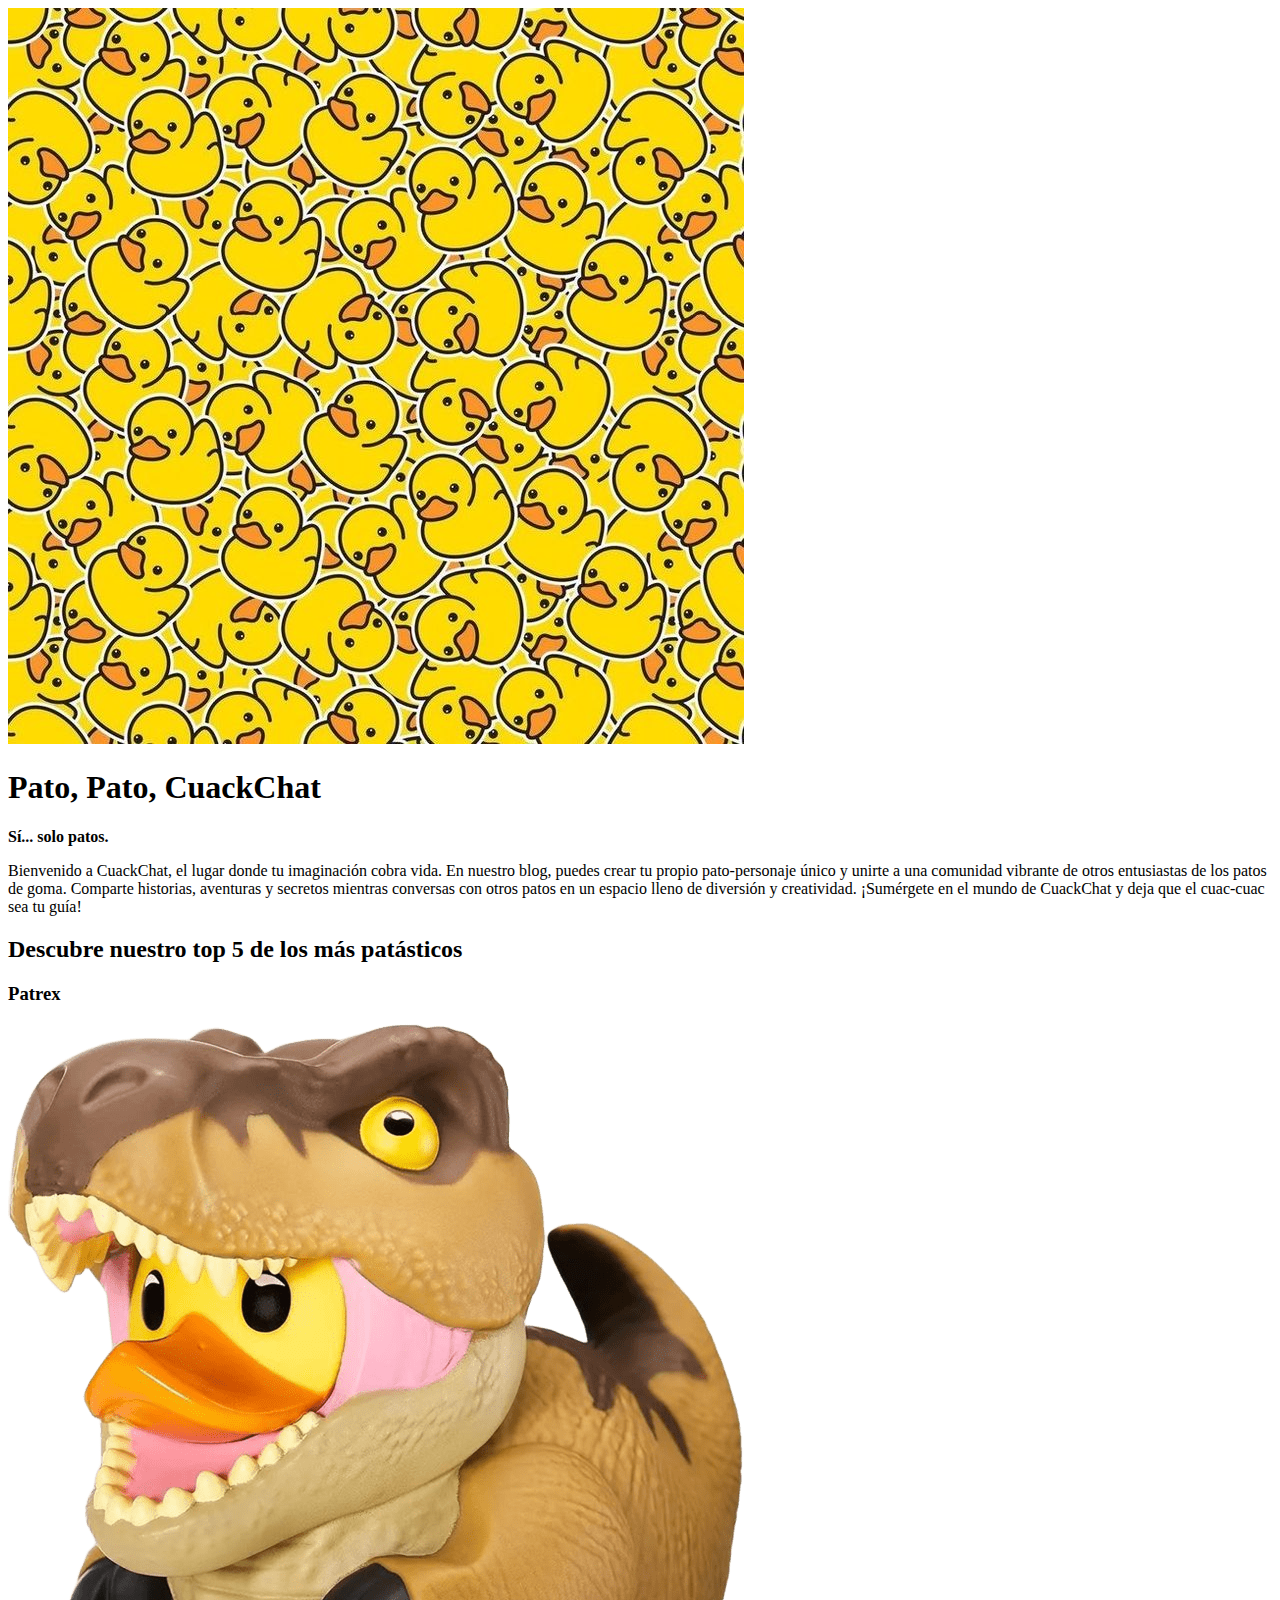
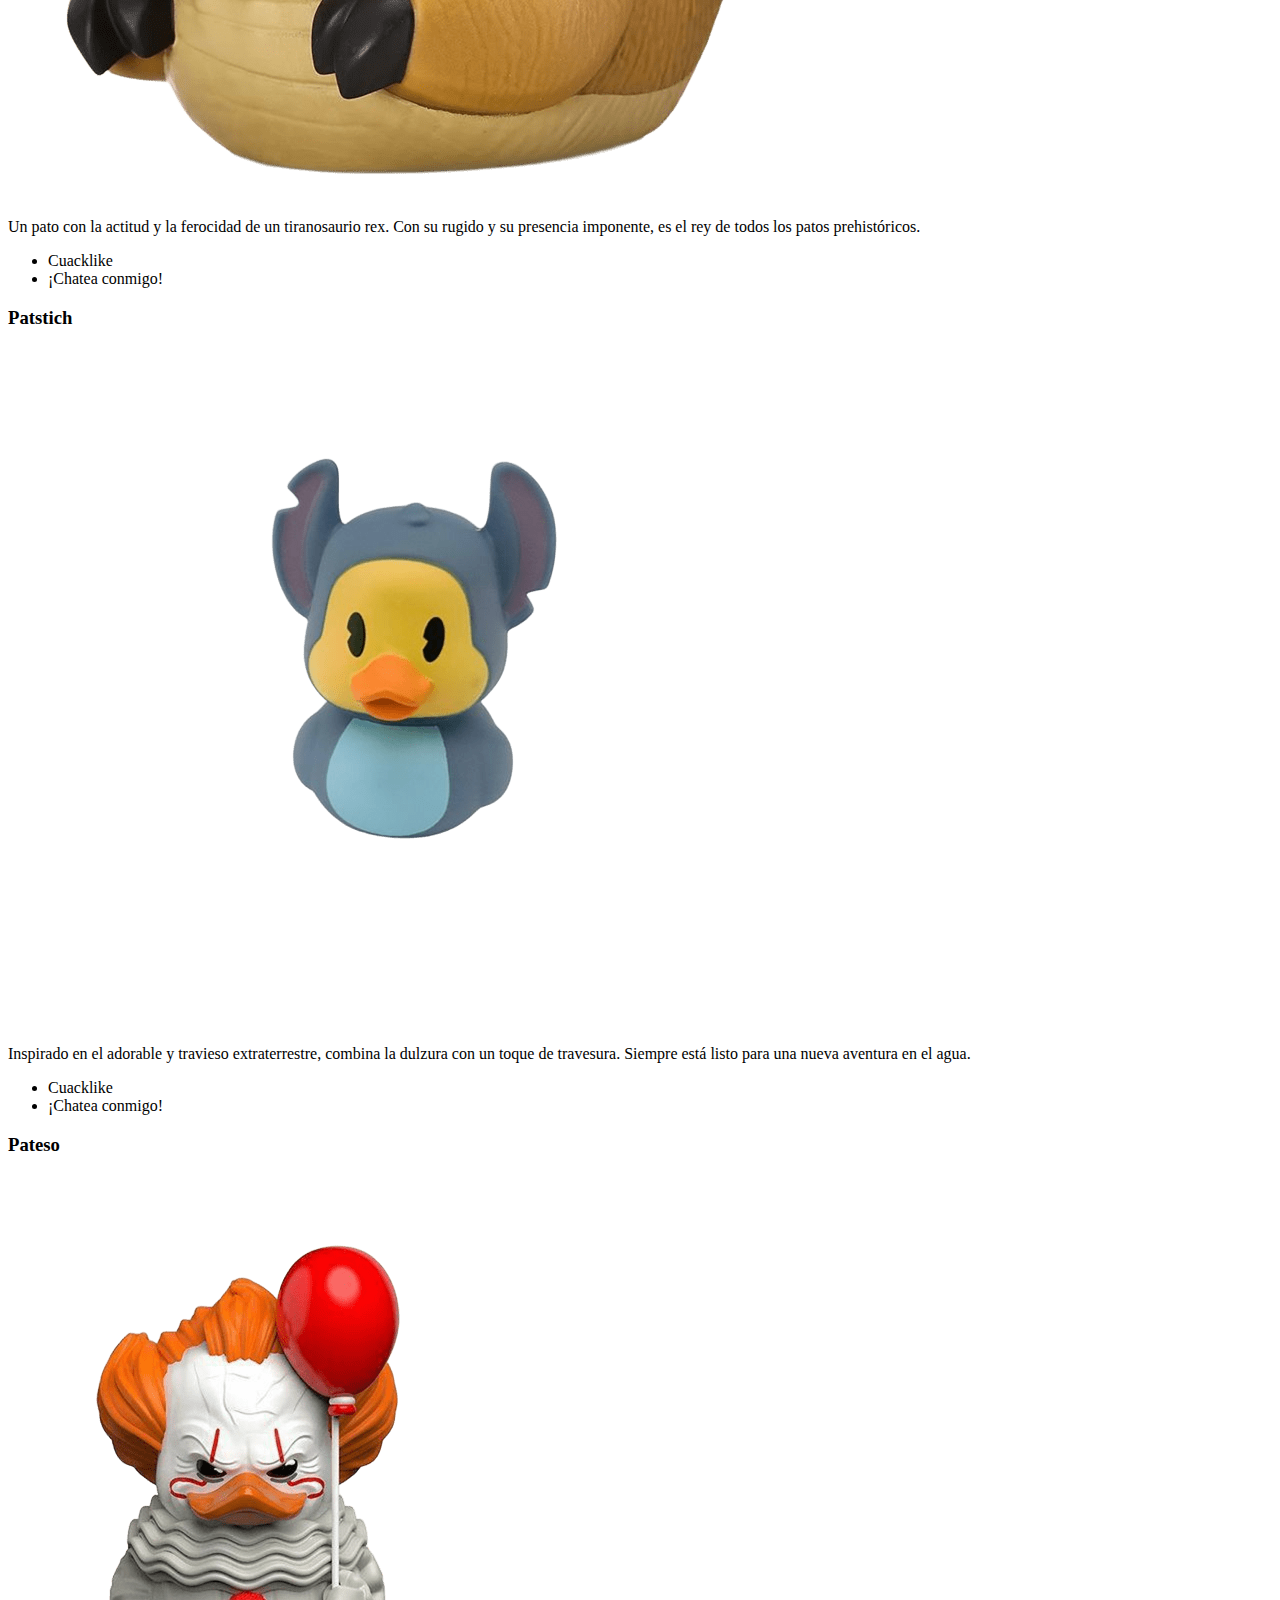
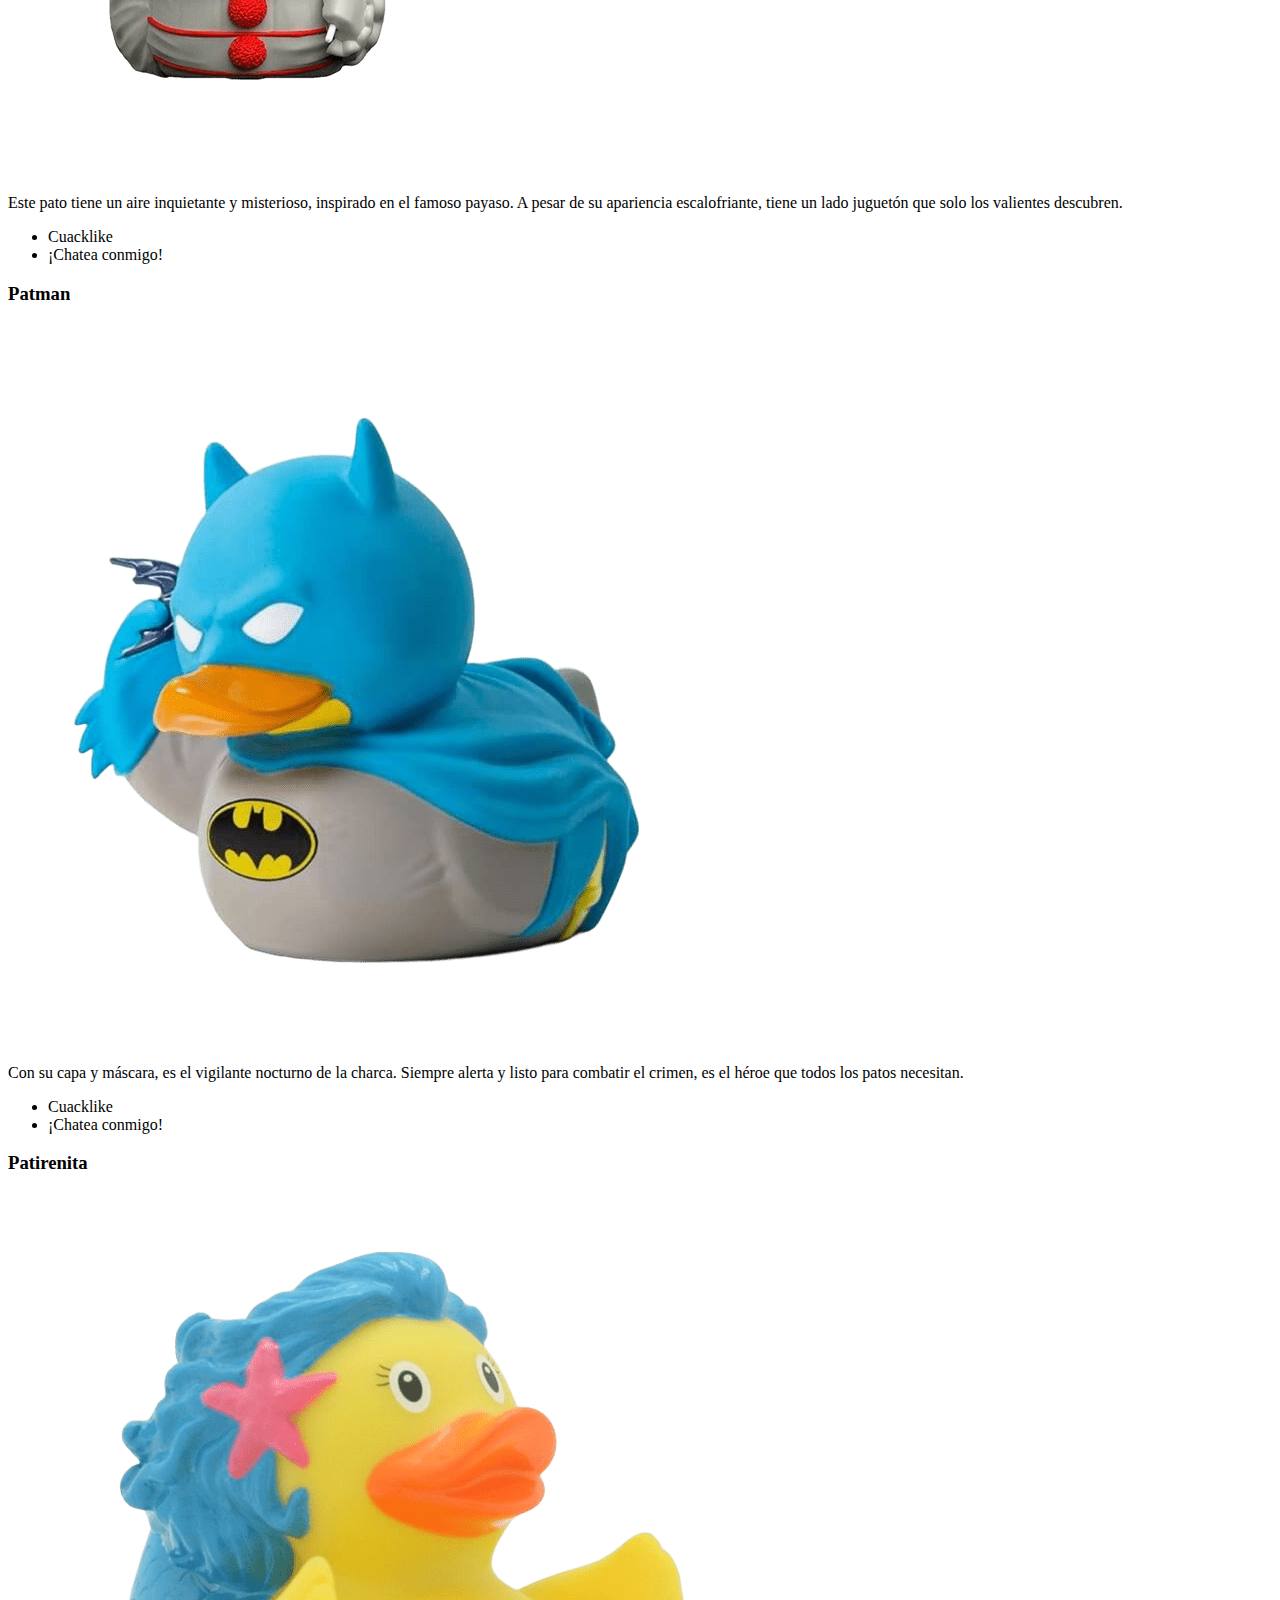
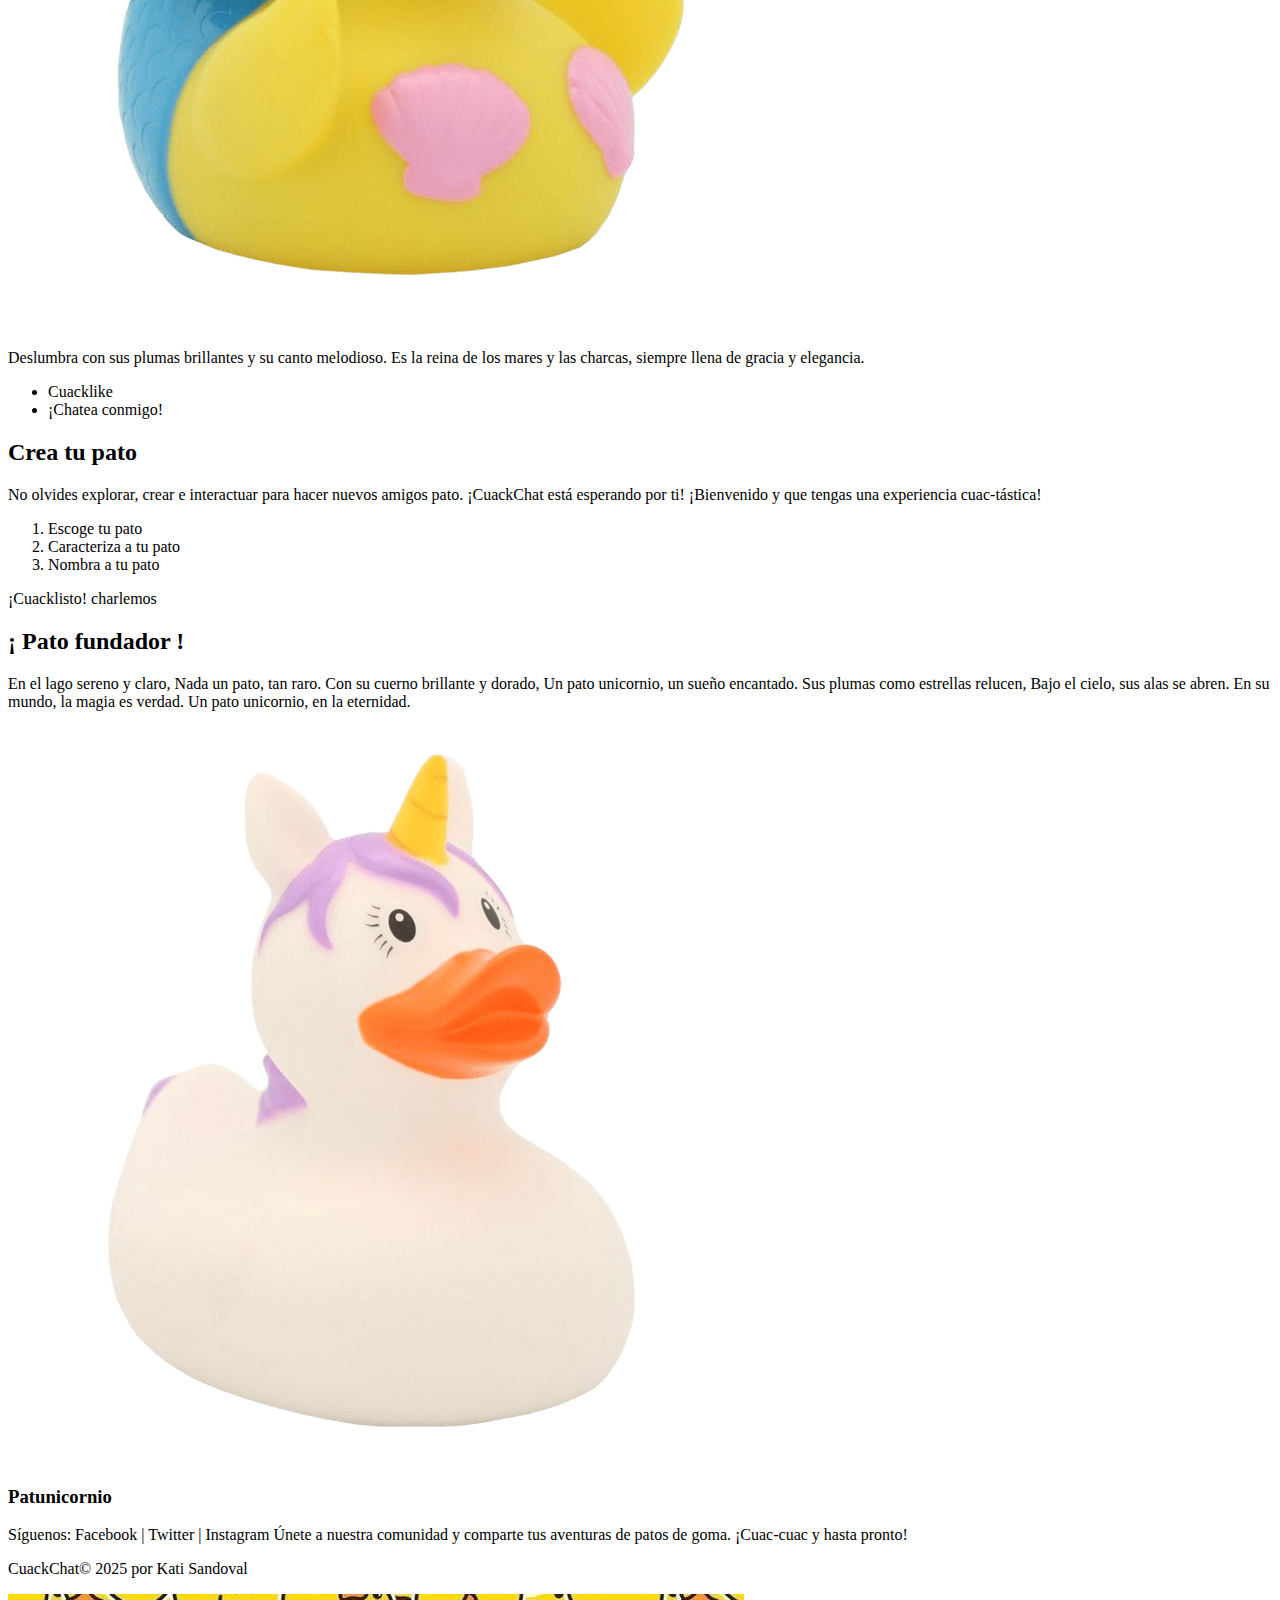
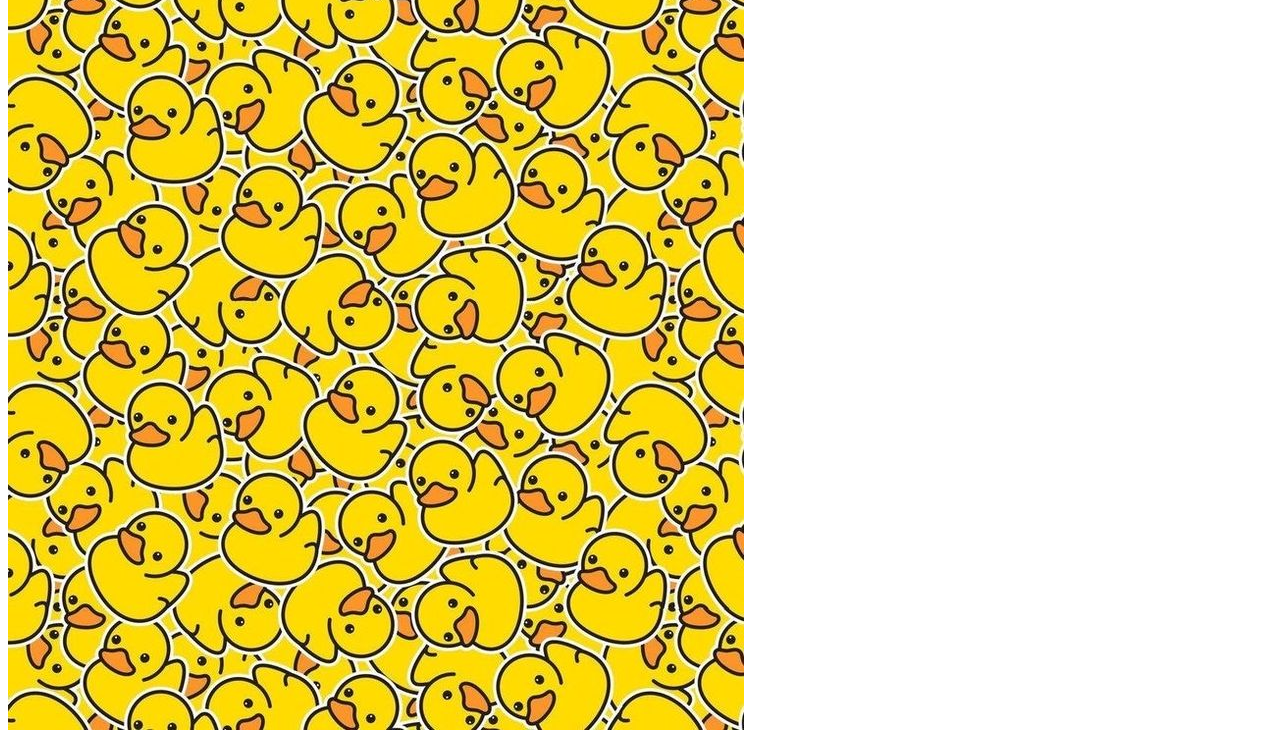
==== index.html @ f09d6d3b "feat: Change images and put in html" ====
<!DOCTYPE html>
<html lang="es">

<head>
    <meta charset="UTF-8">
    <meta name="viewport" content="width=device-width, initial-scale=1.0">
    <title>CuackChat</title>
</head>

<body>
    <main>
        <header>
            <img src="./Images/fondo patos.jpg" alt="fondo amarillo de muchos patos de goma amarillos">
            <h1>Pato, Pato, CuackChat</h1>
            <p><strong>Sí... solo patos.</strong></p>
            <p>Bienvenido a CuackChat, el lugar donde tu imaginación cobra vida. En nuestro blog, puedes crear tu propio
                pato-personaje único y unirte a una comunidad vibrante de otros entusiastas de los patos de goma.
                Comparte historias, aventuras y secretos mientras conversas con otros patos en un espacio lleno de
                diversión y
                creatividad. ¡Sumérgete en el mundo de CuackChat y deja que el cuac-cuac sea tu guía!</p>
        </header>
        <section>
            <h2>Descubre nuestro top 5 de los más patásticos</h2>
            <h3>Patrex</h3>
            <img src="./Images/rex.png" alt="pato rex de goma">
            <p>Un pato con la actitud y la ferocidad de un tiranosaurio rex. Con su rugido y su presencia imponente,
                es el rey de todos los patos prehistóricos.</p>
            <ul>
                <li>Cuacklike</li>
                <li>¡Chatea conmigo!</li>
            </ul>
            <h3>Patstich</h3>
            <img src="./Images/stich.png" alt="pato stich de goma">
            <p>Inspirado en el adorable y travieso extraterrestre, combina la dulzura con un toque de
                travesura. Siempre está listo para una nueva aventura en el agua.</p>
            <ul>
                <li>Cuacklike</li>
                <li>¡Chatea conmigo!</li>
            </ul>
            <h3>Pateso</h3>
            <img src="./Images/eso.png" alt="pato esto de goma">
            <p>Este pato tiene un aire inquietante y misterioso, inspirado en el famoso payaso. A pesar de su apariencia
                escalofriante, tiene un lado juguetón que solo los valientes descubren.</p>
            <ul>
                <li>Cuacklike</li>
                <li>¡Chatea conmigo!</li>
            </ul>
            <h3>Patman</h3>
            <img src="./Images/batman.png" alt="pato batman de goma">
            <p>Con su capa y máscara, es el vigilante nocturno de la charca. Siempre alerta y listo para combatir el
                crimen, es el héroe que todos los patos necesitan.</p>
            <ul>
                <li>Cuacklike</li>
                <li>¡Chatea conmigo!</li>
            </ul>
            <h3>Patirenita</h3>
            <img src="./Images/siren.png" alt="pato sirena de goma">
            <p>Deslumbra con sus plumas brillantes y su canto melodioso. Es la reina de los mares y las charcas, siempre
                llena de gracia y elegancia.</p>
            <ul>
                <li>Cuacklike</li>
                <li>¡Chatea conmigo!</li>
            </ul>

        </section>
        <section>
            <h2>Crea tu pato</h2>
            <p>No olvides explorar, crear e interactuar para hacer nuevos amigos pato. ¡CuackChat está esperando por ti!
                ¡Bienvenido y que tengas una experiencia cuac-tástica!</p>
            <ol>
                <li>Escoge tu pato</li>
                <li>Caracteriza a tu pato</li>
                <li>Nombra a tu pato</li>
            </ol>
            <p>¡Cuacklisto! charlemos</p>
        </section>
        <section>
            <h2>¡ Pato fundador !</h2>
            <p>En el lago sereno y claro, Nada un pato, tan raro. Con su cuerno brillante y dorado, Un pato unicornio,
                un sueño encantado. Sus plumas como estrellas relucen, Bajo el cielo, sus alas se abren. En su mundo, la
                magia es verdad.
                Un pato unicornio, en la eternidad.</p>
            <img src="./Images/pato unicornio.png" alt="pato unicornio de goma">
            <h3>Patunicornio</h3>
        </section>
    </main>
    <footer>
        <p>Síguenos: Facebook | Twitter | Instagram Únete a nuestra comunidad y
            comparte tus aventuras
            de patos de goma. ¡Cuac-cuac y hasta pronto!</p>
        <p>CuackChat© 2025 por Kati Sandoval</p>
        <img src="./Images/fondo patos.jpg" alt="fondo amarillo de muchos patos de goma amarillos">
    </footer>
</body>

</html>
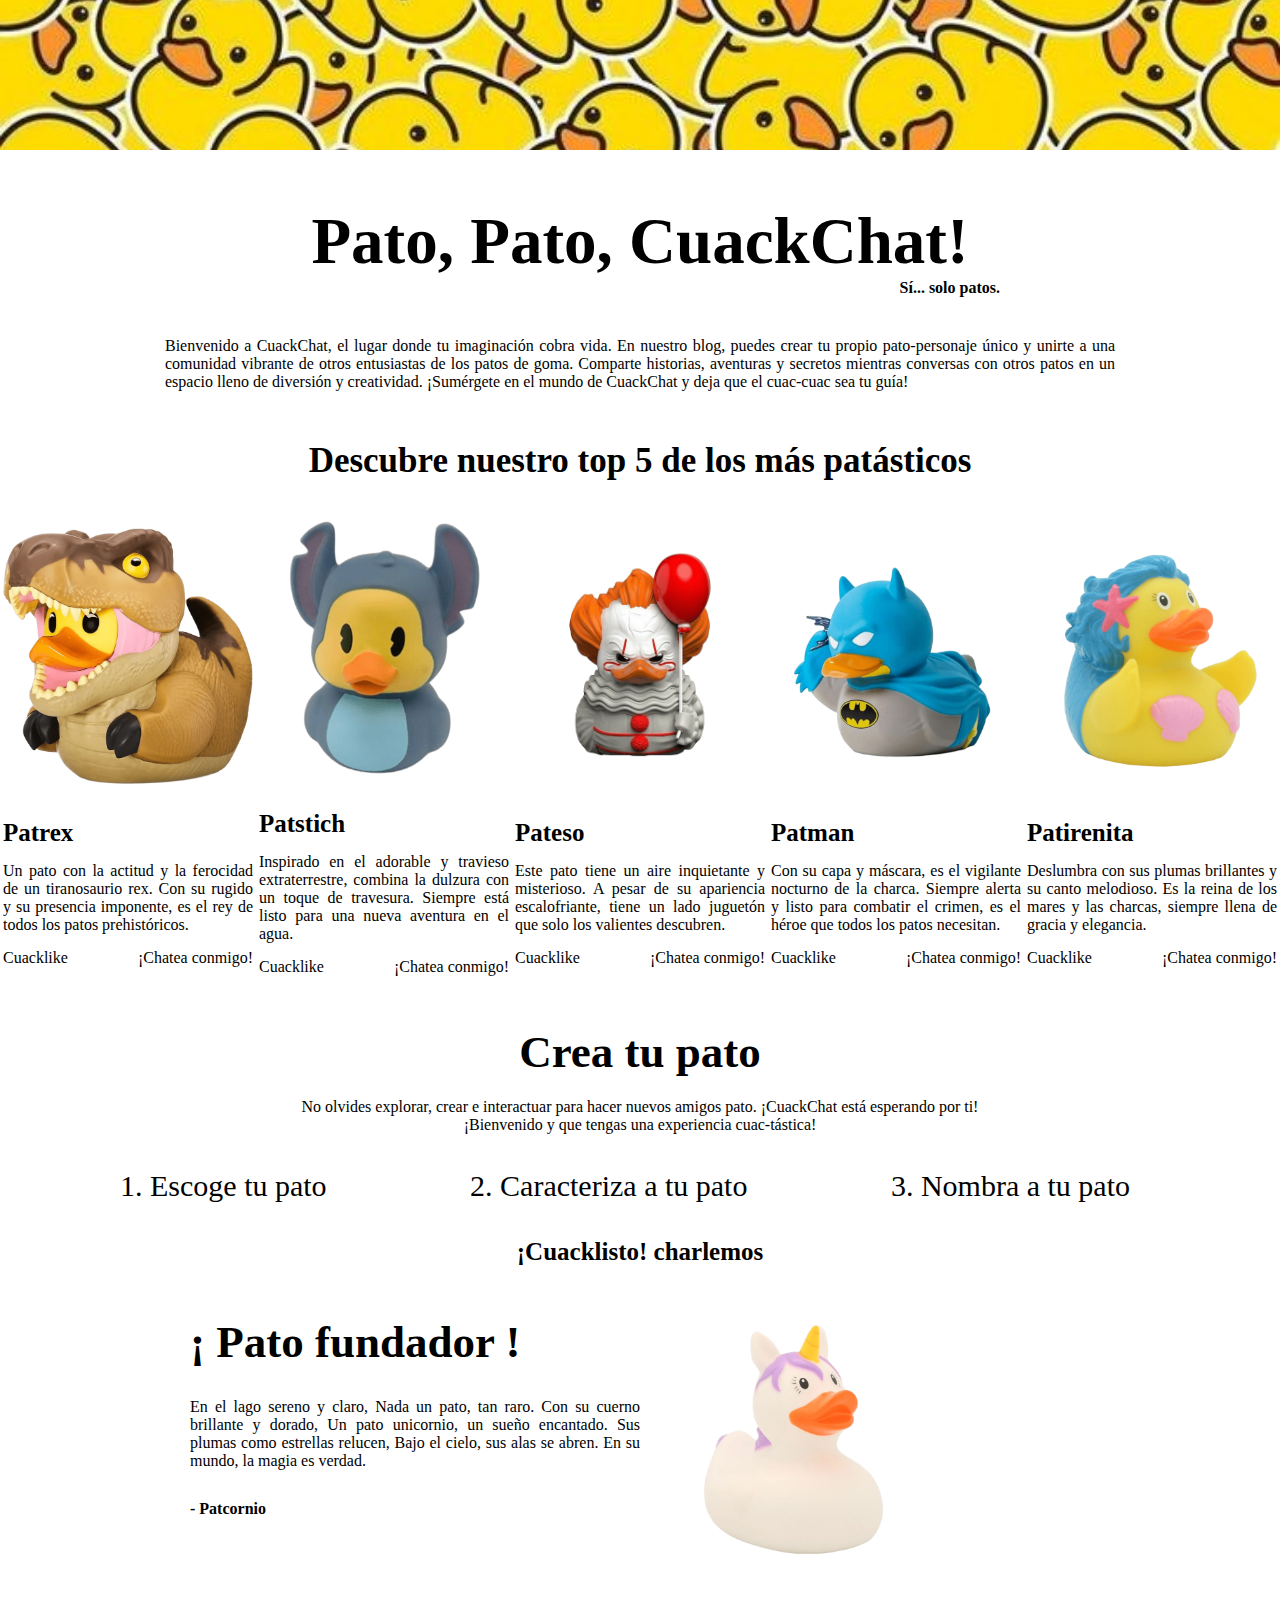
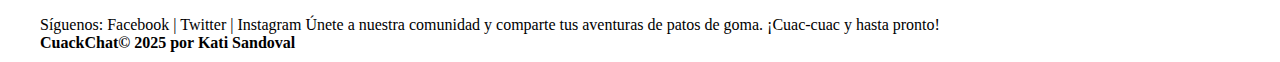
==== commit 9e7e2d9e: "add: selectors in style.css" ====
--- a/index.html
+++ b/index.html
@@ -4,92 +4,126 @@
 <head>
     <meta charset="UTF-8">
     <meta name="viewport" content="width=device-width, initial-scale=1.0">
-    <title>CuackChat</title>
+    <link rel="stylesheet" href="./style.css">
+    <title>CuackChat!</title>
 </head>
 
 <body>
     <main>
+        <!--Pendiente de poner barra de navegación-->
         <header>
-            <img src="./Images/fondo patos.jpg" alt="fondo amarillo de muchos patos de goma amarillos">
-            <h1>Pato, Pato, CuackChat</h1>
-            <p><strong>Sí... solo patos.</strong></p>
-            <p>Bienvenido a CuackChat, el lugar donde tu imaginación cobra vida. En nuestro blog, puedes crear tu propio
+            <img src="./Images/fondo patos.jpg" alt="fondo amarillo de muchos patos de goma amarillos"
+                class="header__image-patos">
+            <div class="header__contain">
+                <h1 class="header__title">Pato, Pato, CuackChat!</h1>
+                <p class="header__title-paragraph"><strong>Sí... solo patos.</strong></p>
+            </div>
+            <p class="header__paragraph">Bienvenido a CuackChat, el lugar donde tu imaginación cobra vida. En nuestro
+                blog, puedes crear tu propio
                 pato-personaje único y unirte a una comunidad vibrante de otros entusiastas de los patos de goma.
                 Comparte historias, aventuras y secretos mientras conversas con otros patos en un espacio lleno de
                 diversión y
                 creatividad. ¡Sumérgete en el mundo de CuackChat y deja que el cuac-cuac sea tu guía!</p>
         </header>
         <section>
-            <h2>Descubre nuestro top 5 de los más patásticos</h2>
-            <h3>Patrex</h3>
-            <img src="./Images/rex.png" alt="pato rex de goma">
-            <p>Un pato con la actitud y la ferocidad de un tiranosaurio rex. Con su rugido y su presencia imponente,
-                es el rey de todos los patos prehistóricos.</p>
-            <ul>
-                <li>Cuacklike</li>
-                <li>¡Chatea conmigo!</li>
-            </ul>
-            <h3>Patstich</h3>
-            <img src="./Images/stich.png" alt="pato stich de goma">
-            <p>Inspirado en el adorable y travieso extraterrestre, combina la dulzura con un toque de
-                travesura. Siempre está listo para una nueva aventura en el agua.</p>
-            <ul>
-                <li>Cuacklike</li>
-                <li>¡Chatea conmigo!</li>
-            </ul>
-            <h3>Pateso</h3>
-            <img src="./Images/eso.png" alt="pato esto de goma">
-            <p>Este pato tiene un aire inquietante y misterioso, inspirado en el famoso payaso. A pesar de su apariencia
-                escalofriante, tiene un lado juguetón que solo los valientes descubren.</p>
-            <ul>
-                <li>Cuacklike</li>
-                <li>¡Chatea conmigo!</li>
-            </ul>
-            <h3>Patman</h3>
-            <img src="./Images/batman.png" alt="pato batman de goma">
-            <p>Con su capa y máscara, es el vigilante nocturno de la charca. Siempre alerta y listo para combatir el
-                crimen, es el héroe que todos los patos necesitan.</p>
-            <ul>
-                <li>Cuacklike</li>
-                <li>¡Chatea conmigo!</li>
-            </ul>
-            <h3>Patirenita</h3>
-            <img src="./Images/siren.png" alt="pato sirena de goma">
-            <p>Deslumbra con sus plumas brillantes y su canto melodioso. Es la reina de los mares y las charcas, siempre
-                llena de gracia y elegancia.</p>
-            <ul>
-                <li>Cuacklike</li>
-                <li>¡Chatea conmigo!</li>
-            </ul>
-
+            <h2 class="element__title">Descubre nuestro top 5 de los más patásticos</h2>
+            <div class="element__contain">
+                <div class="element__contain-card">
+                    <img src="./Images/rex.png" alt="pato rex de goma" class="element__image">
+                    <h3 class="element__subtitle">Patrex</h3>
+                    <p class="element__paragraph">Un pato con la actitud y la ferocidad de un tiranosaurio rex. Con su
+                        rugido y
+                        su presencia imponente,
+                        es el rey de todos los patos prehistóricos.</p>
+                    <ul class="element__list">
+                        <li class="element__item">Cuacklike</li>
+                        <li class="element__item"><a href="">¡Chatea conmigo!</a></li>
+                    </ul>
+                </div>
+                <div class="element__contain-card">
+                    <img src="./Images/stich.png" alt="pato stich de goma" class="element__image">
+                    <h3 class="element__subtitle">Patstich</h3>
+                    <p class="element__paragraph">Inspirado en el adorable y travieso extraterrestre, combina la dulzura
+                        con
+                        un
+                        toque de
+                        travesura. Siempre está listo para una nueva aventura en el agua.</p>
+                    <ul class="element__list">
+                        <li class="element__item">Cuacklike</li>
+                        <li class="element__item"><a href="">¡Chatea conmigo!</a></li>
+                    </ul>
+                </div>
+                <div class="element__contain-card">
+                    <img src="./Images/eso.png" alt="pato esto de goma" class="element__image">
+                    <h3 class="element__subtitle">Pateso</h3>
+                    <p class="element__paragraph">Este pato tiene un aire inquietante y misterioso. A pesar de su
+                        apariencia
+                        escalofriante, tiene un lado juguetón que solo los valientes descubren.</p>
+                    <ul class="element__list">
+                        <li class="element__item">Cuacklike</li>
+                        <li class="element__item"><a href="">¡Chatea conmigo!</a></li>
+                    </ul>
+                </div>
+                <div class="element__contain-card">
+                    <img src="./Images/batman.png" alt="pato batman de goma" class="element__image">
+                    <h3 class="element__subtitle">Patman</h3>
+                    <p class="element__paragraph">Con su capa y máscara, es el vigilante nocturno de la charca. Siempre
+                        alerta y
+                        listo para combatir el
+                        crimen, es el héroe que todos los patos necesitan.</p>
+                    <ul class="element__list">
+                        <li class="element__item">Cuacklike</li>
+                        <li class="element__item"><a href="">¡Chatea conmigo!</a></li>
+                    </ul>
+                </div>
+                <div class="element__contain-card">
+                    <img src="./Images/siren.png" alt="pato sirena de goma" class="element__image">
+                    <h3 class="element__subtitle">Patirenita</h3>
+                    <p class="element__paragraph">Deslumbra con sus plumas brillantes y su canto melodioso. Es la reina
+                        de
+                        los
+                        mares y las charcas, siempre
+                        llena de gracia y elegancia.</p>
+                    <ul class="element__list">
+                        <li class="element__item">Cuacklike</li>
+                        <li class="element__item"><a href="">¡Chatea conmigo!</a></li>
+                    </ul>
+                </div>
+            </div>
         </section>
-        <section>
-            <h2>Crea tu pato</h2>
-            <p>No olvides explorar, crear e interactuar para hacer nuevos amigos pato. ¡CuackChat está esperando por ti!
-                ¡Bienvenido y que tengas una experiencia cuac-tástica!</p>
-            <ol>
-                <li>Escoge tu pato</li>
-                <li>Caracteriza a tu pato</li>
-                <li>Nombra a tu pato</li>
+        <section class="instructions">
+            <h2><a href="" class="instructions__title">Crea tu pato</a></h2>
+            <p class="instructions__paragraph">No olvides explorar, crear e interactuar para hacer nuevos amigos pato.
+                ¡CuackChat está esperando por ti!
+                <br>
+                ¡Bienvenido y que tengas una experiencia cuac-tástica!
+            </p>
+            <ol class="instructions__list">
+                <li class="instructions__item">Escoge tu pato</li>
+                <li class="instructions__item">Caracteriza a tu pato</li>
+                <li class="instructions__item">Nombra a tu pato</li>
             </ol>
-            <p>¡Cuacklisto! charlemos</p>
+            <h3> <a href="" class="instructions__subtitle">¡Cuacklisto! charlemos</a></h3>
         </section>
-        <section>
-            <h2>¡ Pato fundador !</h2>
-            <p>En el lago sereno y claro, Nada un pato, tan raro. Con su cuerno brillante y dorado, Un pato unicornio,
-                un sueño encantado. Sus plumas como estrellas relucen, Bajo el cielo, sus alas se abren. En su mundo, la
-                magia es verdad.
-                Un pato unicornio, en la eternidad.</p>
-            <img src="./Images/pato unicornio.png" alt="pato unicornio de goma">
-            <h3>Patunicornio</h3>
+        <section class="about">
+            <div class="about__content">
+                <h2 class="about__title">¡ Pato fundador !</h2>
+                <p class="about__paragraph">En el lago sereno y claro, Nada un pato, tan raro. Con su cuerno brillante y
+                    dorado, Un pato unicornio,
+                    un sueño encantado. Sus plumas como estrellas relucen, Bajo el cielo, sus alas se abren. En su
+                    mundo, la
+                    magia es verdad. </p>
+                <p class="about__paragraph"><strong>- Patcornio</strong></p>
+            </div>
+            <img src="./Images/pato unicornio.png" alt="pato unicornio de goma" class="about__image">
         </section>
     </main>
-    <footer>
-        <p>Síguenos: Facebook | Twitter | Instagram Únete a nuestra comunidad y
+    <footer class="footer">
+        <p>Síguenos: <a href="">Facebook</a> | <a href="">Twitter</a> | <a href="">Instagram</a> Únete a nuestra
+            comunidad y
             comparte tus aventuras
             de patos de goma. ¡Cuac-cuac y hasta pronto!</p>
-        <p>CuackChat© 2025 por Kati Sandoval</p>
-        <img src="./Images/fondo patos.jpg" alt="fondo amarillo de muchos patos de goma amarillos">
+        <p><strong>CuackChat© 2025 por Kati Sandoval</strong></p>
     </footer>
 </body>
 
--- a/style.css
+++ b/style.css
@@ -0,0 +1,160 @@
+* {
+  font-size: 16px;
+  margin: 0;
+  padding: 0;
+}
+
+a {
+  text-decoration: none;
+  color: black;
+}
+
+.header__image-patos {
+  width: 100%;
+  height: 150px;
+  object-fit: cover;
+}
+
+.header__contain {
+  width: 720px;
+  margin: auto;
+  margin-top: 50px;
+  margin-bottom: 40px;
+}
+
+.header__title {
+  text-align: center;
+  font-size: 65px;
+}
+
+.header__title-paragraph {
+  text-align: right;
+}
+
+.header__paragraph {
+  width: 950px;
+  text-align: justify;
+  margin: auto;
+}
+
+.element__title {
+  text-align: center;
+  font-size: 35px;
+  margin-top: 50px;
+}
+
+.element__contain {
+  display: grid;
+  grid-template-columns: repeat(5, 1fr);
+  margin-top: 30px;
+  margin-bottom: 50px;
+}
+
+.element__contain-card {
+  margin: auto;
+  width: 250px;
+}
+
+.element__image {
+  width: 100%;
+  height: 280px;
+  object-fit: contain;
+}
+
+.element__subtitle {
+  margin-top: 15px;
+  margin-bottom: 15px;
+  font-size: 25px;
+}
+
+.element__paragraph {
+  text-align: justify;
+  margin-bottom: 15px;
+  text-overflow: ellipsis;
+  overflow: hidden;
+}
+
+.element__list {
+  text-decoration: none;
+  display: flex;
+  justify-content: space-between;
+}
+
+.element__item {
+  list-style: none;
+}
+
+.element__item:hover {
+  cursor: pointer;
+  color: blue;
+}
+
+.instructions {
+  text-align: center;
+  width: 980px;
+  margin: auto;
+}
+
+.instructions__title {
+  font-size: 45px;
+}
+
+.instructions__title:hover {
+  color: blue;
+}
+
+.instructions__paragraph {
+  margin-top: 20px;
+}
+
+.instructions__list {
+  display: flex;
+  justify-content: space-between;
+  margin-top: 35px;
+  margin-bottom: 35px;
+}
+
+.instructions__item {
+  font-size: 30px;
+}
+
+.instructions__subtitle {
+  font-size: 25px;
+}
+
+.instructions__subtitle:hover {
+  color: blue;
+}
+
+.about {
+  width: 900px;
+  margin: auto;
+  display: grid;
+  grid-template-columns: repeat(2, 1fr);
+  margin-top: 50px;
+  margin-bottom: 50px;
+}
+
+.about__content {
+  margin-right: 30px;
+}
+
+.about__title {
+  font-size: 45px;
+}
+
+.about__image {
+  width: 250px;
+}
+
+.about__paragraph {
+  width: 450px;
+  text-align: justify;
+  margin-top: 30px;
+}
+
+.footer {
+  text-align: justify;
+  margin-bottom: 10px;
+  margin-left: 40px;
+}
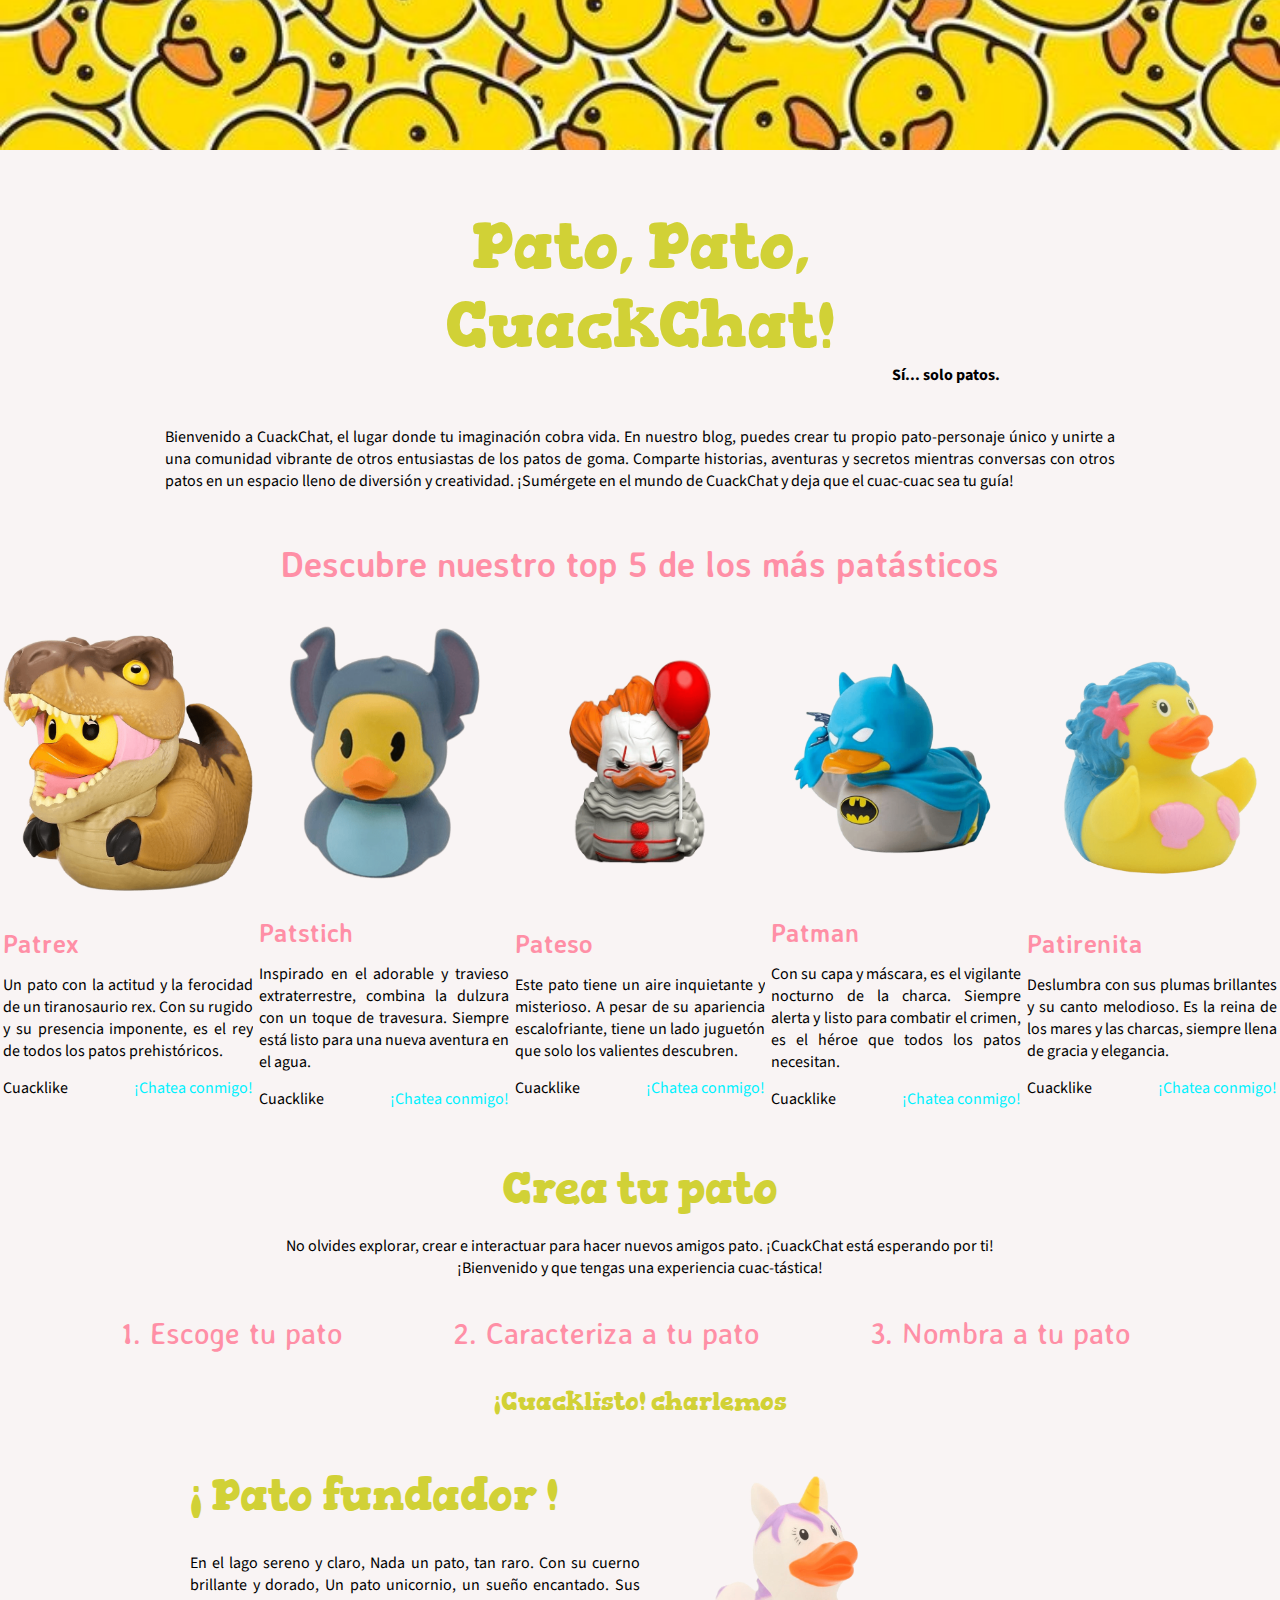
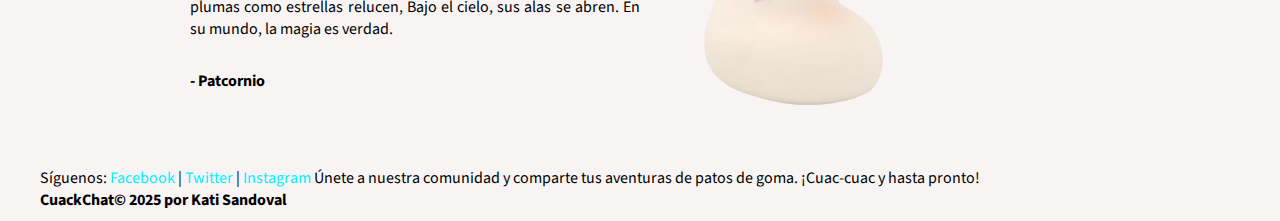
==== commit 9b72faa2: "feat: styles and color about fonts" ====
--- a/index.html
+++ b/index.html
@@ -5,6 +5,11 @@
     <meta charset="UTF-8">
     <meta name="viewport" content="width=device-width, initial-scale=1.0">
     <link rel="stylesheet" href="./style.css">
+    <link rel="preconnect" href="https://fonts.googleapis.com">
+    <link rel="preconnect" href="https://fonts.gstatic.com" crossorigin>
+    <link
+        href="https://fonts.googleapis.com/css2?family=Averia+Sans+Libre&family=Gorditas&family=Source+Sans+3&display=swap"
+        rel="stylesheet">
     <title>CuackChat!</title>
 </head>
 
--- a/style.css
+++ b/style.css
@@ -2,11 +2,32 @@
   font-size: 16px;
   margin: 0;
   padding: 0;
+  font-family: "Source Sans 3", serif;
+  background-color: #f9f4f4;
+}
+
+.gorditas-regular {
+  font-family: "Gorditas", serif;
+  font-weight: 400;
+  font-style: normal;
+}
+
+.averia-sans-libre-regular {
+  font-family: "Averia Sans Libre", serif;
+  font-weight: 400;
+  font-style: normal;
+}
+
+.source-sans-3 {
+  font-family: "Source Sans 3", serif;
+  font-optical-sizing: auto;
+  font-weight: 400;
+  font-style: normal;
 }
 
 a {
   text-decoration: none;
-  color: black;
+  color: #00f1ff;
 }
 
 .header__image-patos {
@@ -25,6 +46,8 @@
 .header__title {
   text-align: center;
   font-size: 65px;
+  font-family: "Gorditas", serif;
+  color: #d1d136;
 }
 
 .header__title-paragraph {
@@ -38,6 +61,8 @@
 }
 
 .element__title {
+  font-family: "Averia Sans Libre", serif;
+  color: #ff8fa6;
   text-align: center;
   font-size: 35px;
   margin-top: 50px;
@@ -62,6 +87,8 @@
 }
 
 .element__subtitle {
+  font-family: "Averia Sans Libre", serif;
+  color: #ff8fa6;
   margin-top: 15px;
   margin-bottom: 15px;
   font-size: 25px;
@@ -86,7 +113,7 @@
 
 .element__item:hover {
   cursor: pointer;
-  color: blue;
+  color: #aca22e;
 }
 
 .instructions {
@@ -96,11 +123,13 @@
 }
 
 .instructions__title {
+  font-family: "Gorditas", serif;
+  color: #d1d136;
   font-size: 45px;
 }
 
 .instructions__title:hover {
-  color: blue;
+  color: #aca22e;
 }
 
 .instructions__paragraph {
@@ -115,15 +144,19 @@
 }
 
 .instructions__item {
+  font-family: "Averia Sans Libre", serif;
+  color: #ff8fa6;
   font-size: 30px;
 }
 
 .instructions__subtitle {
+  color: #d1d136;
+  font-family: "Gorditas", serif;
   font-size: 25px;
 }
 
 .instructions__subtitle:hover {
-  color: blue;
+  color: #aca22e;
 }
 
 .about {
@@ -140,6 +173,8 @@
 }
 
 .about__title {
+  color: #d1d136;
+  font-family: "Gorditas", serif;
   font-size: 45px;
 }
 
@@ -157,4 +192,5 @@
   text-align: justify;
   margin-bottom: 10px;
   margin-left: 40px;
+  font-family: "Averia Sans Libre", serif;
 }
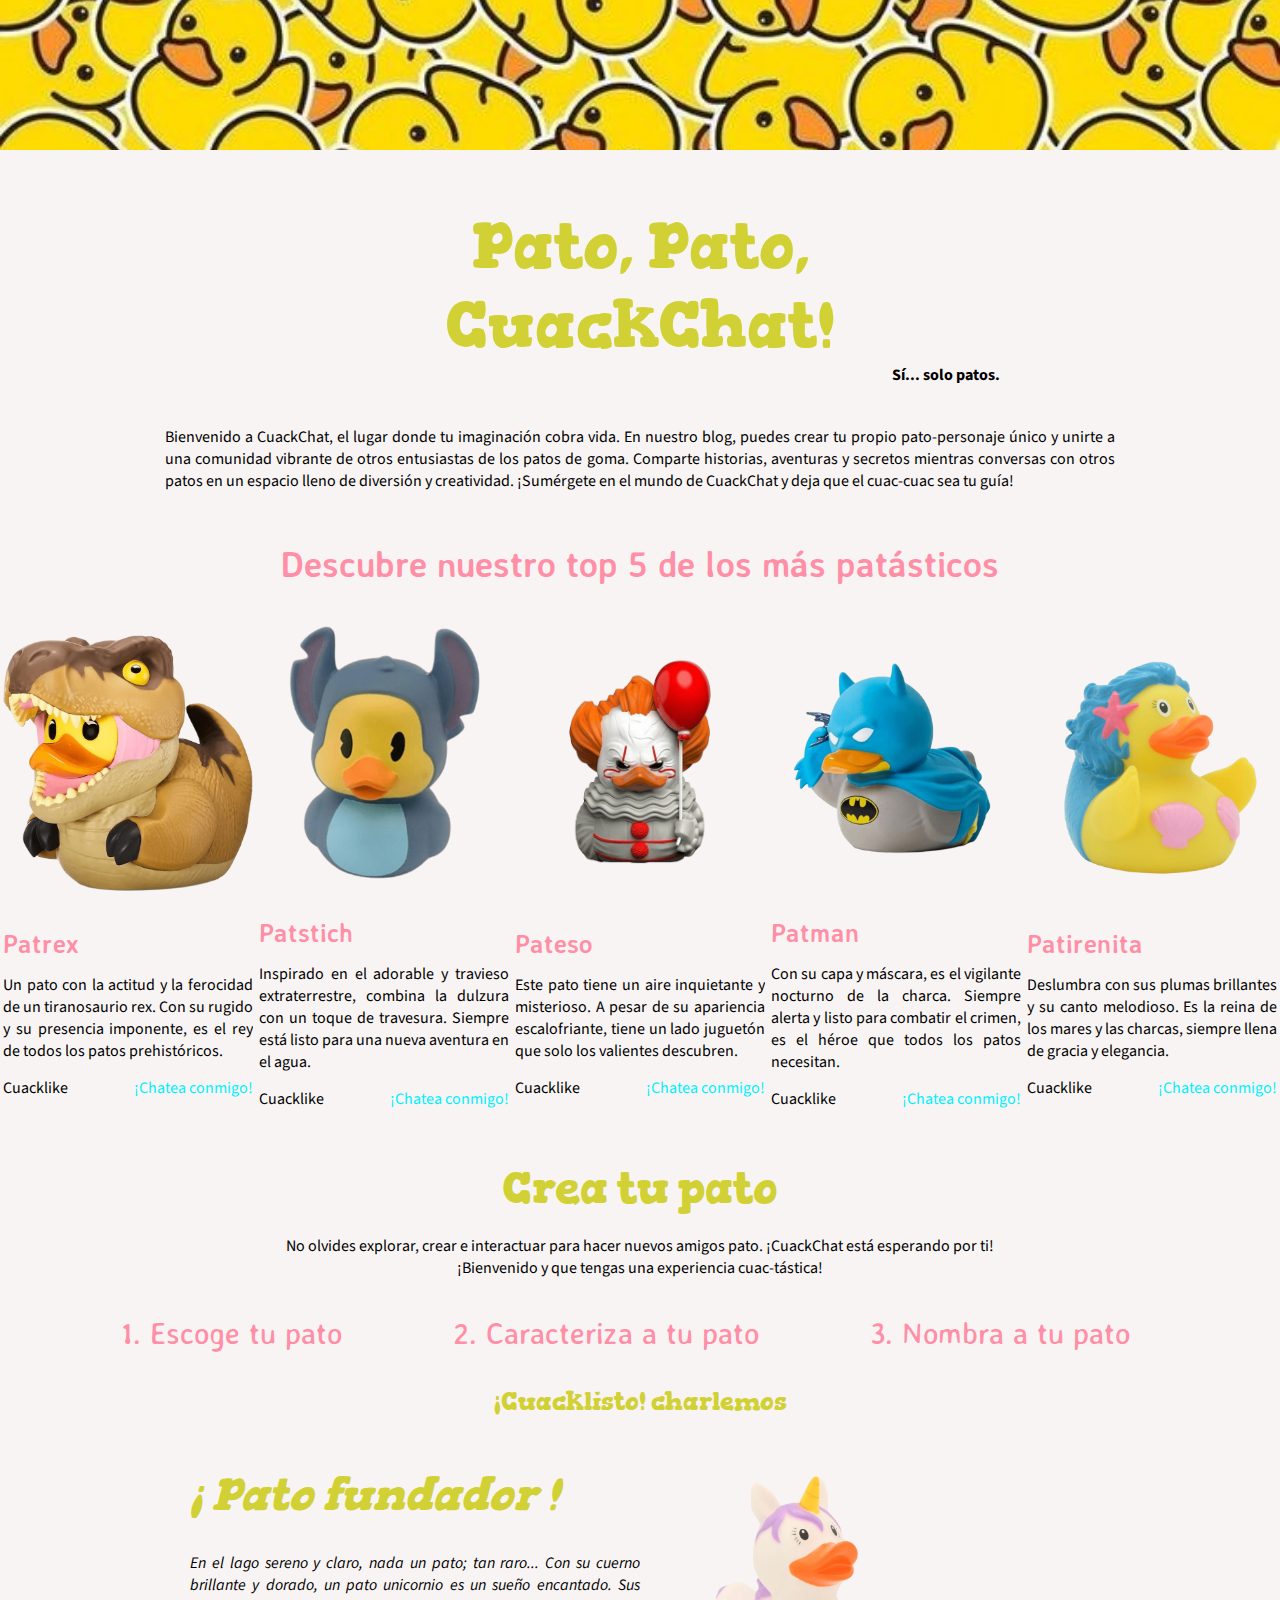
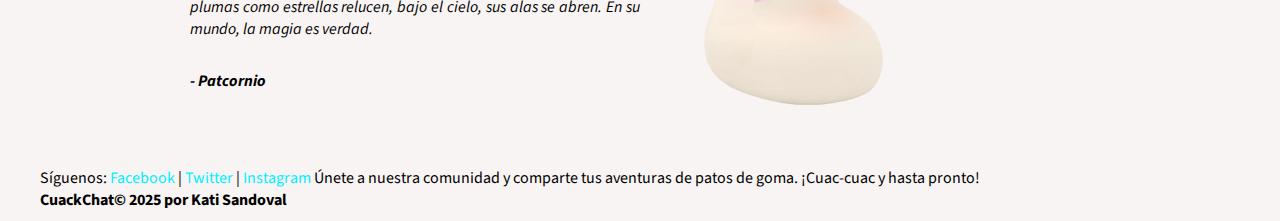
==== commit f22d27c0: "add: form.html and form.css" ====
--- a/index.html
+++ b/index.html
@@ -14,25 +14,25 @@
 </head>
 
 <body>
+    <!--Pendiente de poner barra de navegación-->
+    <header>
+        <img src="./Images/fondo patos.jpg" alt="fondo amarillo de muchos patos de goma amarillos"
+            class="header__image-patos">
+        <div class="header__contain">
+            <h1 class="header__title">Pato, Pato, CuackChat!</h1>
+            <p class="header__title-paragraph"><strong>Sí... solo patos.</strong></p>
+        </div>
+        <p class="header__paragraph">Bienvenido a CuackChat, el lugar donde tu imaginación cobra vida. En nuestro
+            blog, puedes crear tu propio
+            pato-personaje único y unirte a una comunidad vibrante de otros entusiastas de los patos de goma.
+            Comparte historias, aventuras y secretos mientras conversas con otros patos en un espacio lleno de
+            diversión y
+            creatividad. ¡Sumérgete en el mundo de CuackChat y deja que el cuac-cuac sea tu guía!</p>
+    </header>
     <main>
-        <!--Pendiente de poner barra de navegación-->
-        <header>
-            <img src="./Images/fondo patos.jpg" alt="fondo amarillo de muchos patos de goma amarillos"
-                class="header__image-patos">
-            <div class="header__contain">
-                <h1 class="header__title">Pato, Pato, CuackChat!</h1>
-                <p class="header__title-paragraph"><strong>Sí... solo patos.</strong></p>
-            </div>
-            <p class="header__paragraph">Bienvenido a CuackChat, el lugar donde tu imaginación cobra vida. En nuestro
-                blog, puedes crear tu propio
-                pato-personaje único y unirte a una comunidad vibrante de otros entusiastas de los patos de goma.
-                Comparte historias, aventuras y secretos mientras conversas con otros patos en un espacio lleno de
-                diversión y
-                creatividad. ¡Sumérgete en el mundo de CuackChat y deja que el cuac-cuac sea tu guía!</p>
-        </header>
         <section>
             <h2 class="element__title">Descubre nuestro top 5 de los más patásticos</h2>
-            <div class="element__contain">
+            <article class="element__contain">
                 <div class="element__contain-card">
                     <img src="./Images/rex.png" alt="pato rex de goma" class="element__image">
                     <h3 class="element__subtitle">Patrex</h3>
@@ -94,7 +94,7 @@
                         <li class="element__item"><a href="">¡Chatea conmigo!</a></li>
                     </ul>
                 </div>
-            </div>
+            </article>
         </section>
         <section class="instructions">
             <h2><a href="" class="instructions__title">Crea tu pato</a></h2>
@@ -111,15 +111,15 @@
             <h3> <a href="" class="instructions__subtitle">¡Cuacklisto! charlemos</a></h3>
         </section>
         <section class="about">
-            <div class="about__content">
+            <cite class="about__content">
                 <h2 class="about__title">¡ Pato fundador !</h2>
-                <p class="about__paragraph">En el lago sereno y claro, Nada un pato, tan raro. Con su cuerno brillante y
-                    dorado, Un pato unicornio,
-                    un sueño encantado. Sus plumas como estrellas relucen, Bajo el cielo, sus alas se abren. En su
+                <p class="about__paragraph">En el lago sereno y claro, nada un pato; tan raro... Con su cuerno
+                    brillante y dorado, un pato unicornio es un sueño encantado. Sus plumas como estrellas relucen,
+                    bajo el cielo, sus alas se abren. En su
                     mundo, la
                     magia es verdad. </p>
                 <p class="about__paragraph"><strong>- Patcornio</strong></p>
-            </div>
+            </cite>
             <img src="./Images/pato unicornio.png" alt="pato unicornio de goma" class="about__image">
         </section>
     </main>
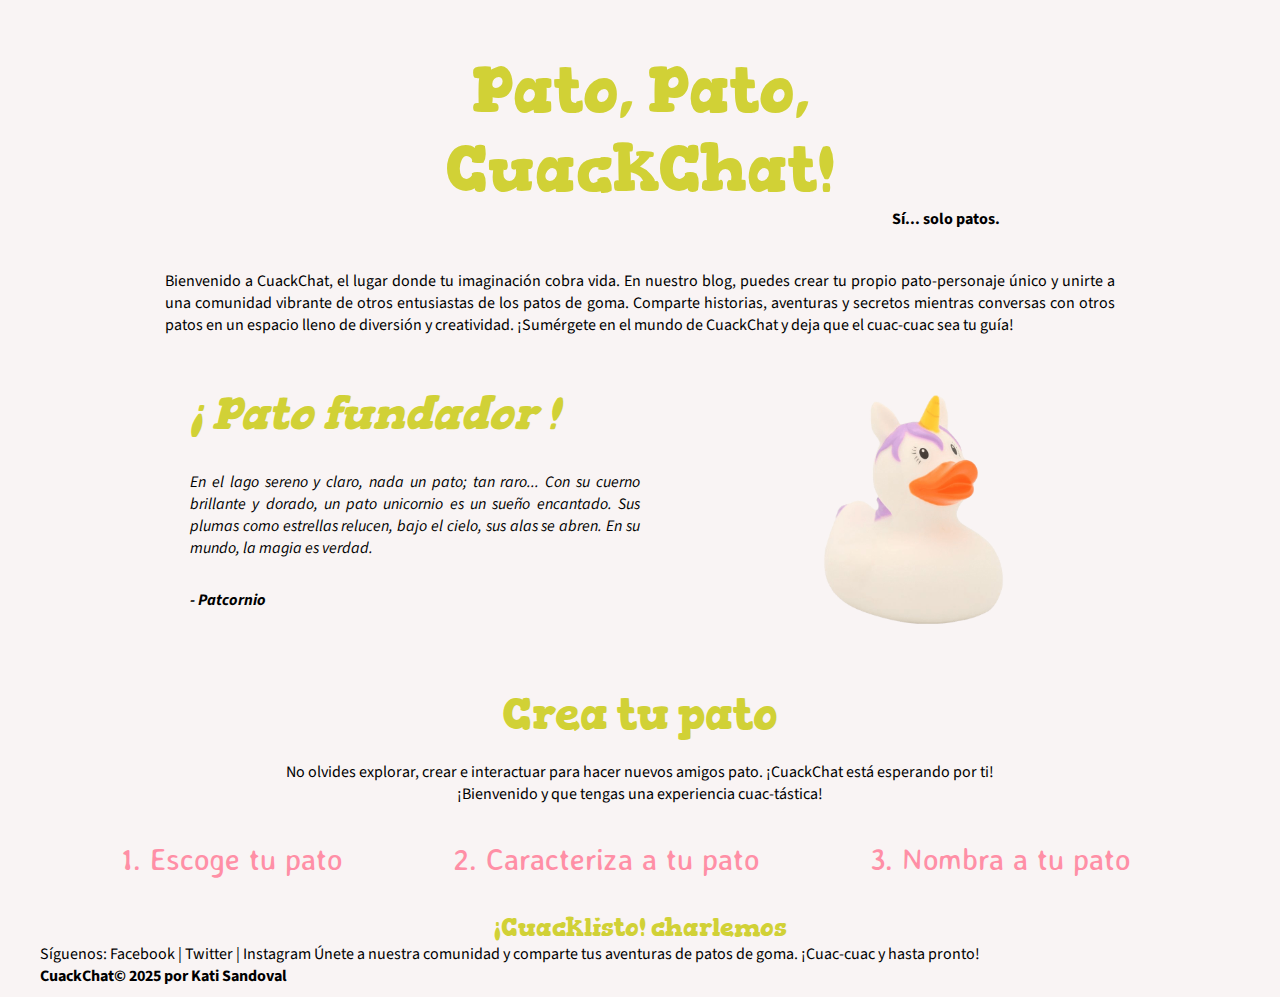
==== commit 1b0944a2: "feat: cuackchat.html and style.css they have changes in the layout of the page" ====
--- a/index.html
+++ b/index.html
@@ -16,8 +16,6 @@
 <body>
     <!--Pendiente de poner barra de navegación-->
     <header>
-        <img src="./Images/fondo patos.jpg" alt="fondo amarillo de muchos patos de goma amarillos"
-            class="header__image-patos">
         <div class="header__contain">
             <h1 class="header__title">Pato, Pato, CuackChat!</h1>
             <p class="header__title-paragraph"><strong>Sí... solo patos.</strong></p>
@@ -30,71 +28,17 @@
             creatividad. ¡Sumérgete en el mundo de CuackChat y deja que el cuac-cuac sea tu guía!</p>
     </header>
     <main>
-        <section>
-            <h2 class="element__title">Descubre nuestro top 5 de los más patásticos</h2>
-            <article class="element__contain">
-                <div class="element__contain-card">
-                    <img src="./Images/rex.png" alt="pato rex de goma" class="element__image">
-                    <h3 class="element__subtitle">Patrex</h3>
-                    <p class="element__paragraph">Un pato con la actitud y la ferocidad de un tiranosaurio rex. Con su
-                        rugido y
-                        su presencia imponente,
-                        es el rey de todos los patos prehistóricos.</p>
-                    <ul class="element__list">
-                        <li class="element__item">Cuacklike</li>
-                        <li class="element__item"><a href="">¡Chatea conmigo!</a></li>
-                    </ul>
-                </div>
-                <div class="element__contain-card">
-                    <img src="./Images/stich.png" alt="pato stich de goma" class="element__image">
-                    <h3 class="element__subtitle">Patstich</h3>
-                    <p class="element__paragraph">Inspirado en el adorable y travieso extraterrestre, combina la dulzura
-                        con
-                        un
-                        toque de
-                        travesura. Siempre está listo para una nueva aventura en el agua.</p>
-                    <ul class="element__list">
-                        <li class="element__item">Cuacklike</li>
-                        <li class="element__item"><a href="">¡Chatea conmigo!</a></li>
-                    </ul>
-                </div>
-                <div class="element__contain-card">
-                    <img src="./Images/eso.png" alt="pato esto de goma" class="element__image">
-                    <h3 class="element__subtitle">Pateso</h3>
-                    <p class="element__paragraph">Este pato tiene un aire inquietante y misterioso. A pesar de su
-                        apariencia
-                        escalofriante, tiene un lado juguetón que solo los valientes descubren.</p>
-                    <ul class="element__list">
-                        <li class="element__item">Cuacklike</li>
-                        <li class="element__item"><a href="">¡Chatea conmigo!</a></li>
-                    </ul>
-                </div>
-                <div class="element__contain-card">
-                    <img src="./Images/batman.png" alt="pato batman de goma" class="element__image">
-                    <h3 class="element__subtitle">Patman</h3>
-                    <p class="element__paragraph">Con su capa y máscara, es el vigilante nocturno de la charca. Siempre
-                        alerta y
-                        listo para combatir el
-                        crimen, es el héroe que todos los patos necesitan.</p>
-                    <ul class="element__list">
-                        <li class="element__item">Cuacklike</li>
-                        <li class="element__item"><a href="">¡Chatea conmigo!</a></li>
-                    </ul>
-                </div>
-                <div class="element__contain-card">
-                    <img src="./Images/siren.png" alt="pato sirena de goma" class="element__image">
-                    <h3 class="element__subtitle">Patirenita</h3>
-                    <p class="element__paragraph">Deslumbra con sus plumas brillantes y su canto melodioso. Es la reina
-                        de
-                        los
-                        mares y las charcas, siempre
-                        llena de gracia y elegancia.</p>
-                    <ul class="element__list">
-                        <li class="element__item">Cuacklike</li>
-                        <li class="element__item"><a href="">¡Chatea conmigo!</a></li>
-                    </ul>
-                </div>
-            </article>
+        <section class="about">
+            <cite class="about__content">
+                <h2 class="about__title">¡ Pato fundador !</h2>
+                <p class="about__paragraph">En el lago sereno y claro, nada un pato; tan raro... Con su cuerno
+                    brillante y dorado, un pato unicornio es un sueño encantado. Sus plumas como estrellas relucen,
+                    bajo el cielo, sus alas se abren. En su
+                    mundo, la
+                    magia es verdad. </p>
+                <p class="about__paragraph"><strong>- Patcornio</strong></p>
+            </cite>
+            <img src="./Images/pato unicornio.png" alt="pato unicornio de goma" class="about__image">
         </section>
         <section class="instructions">
             <h2><a href="" class="instructions__title">Crea tu pato</a></h2>
@@ -110,18 +54,6 @@
             </ol>
             <h3> <a href="" class="instructions__subtitle">¡Cuacklisto! charlemos</a></h3>
         </section>
-        <section class="about">
-            <cite class="about__content">
-                <h2 class="about__title">¡ Pato fundador !</h2>
-                <p class="about__paragraph">En el lago sereno y claro, nada un pato; tan raro... Con su cuerno
-                    brillante y dorado, un pato unicornio es un sueño encantado. Sus plumas como estrellas relucen,
-                    bajo el cielo, sus alas se abren. En su
-                    mundo, la
-                    magia es verdad. </p>
-                <p class="about__paragraph"><strong>- Patcornio</strong></p>
-            </cite>
-            <img src="./Images/pato unicornio.png" alt="pato unicornio de goma" class="about__image">
-        </section>
     </main>
     <footer class="footer">
         <p>Síguenos: <a href="">Facebook</a> | <a href="">Twitter</a> | <a href="">Instagram</a> Únete a nuestra
--- a/style.css
+++ b/style.css
@@ -27,13 +27,7 @@
 
 a {
   text-decoration: none;
-  color: #00f1ff;
-}
-
-.header__image-patos {
-  width: 100%;
-  height: 150px;
-  object-fit: cover;
+  color: black;
 }
 
 .header__contain {
@@ -58,6 +52,78 @@
   width: 950px;
   text-align: justify;
   margin: auto;
+}
+
+.about {
+  width: 900px;
+  margin: auto;
+  display: grid;
+  grid-template-columns: repeat(2, 1fr);
+  margin-top: 50px;
+  margin-bottom: 50px;
+}
+
+.about__content {
+  margin-right: 150px;
+}
+
+.about__title {
+  color: #d1d136;
+  font-family: "Gorditas", serif;
+  font-size: 45px;
+}
+
+.about__paragraph {
+  width: 450px;
+  text-align: justify;
+  margin-top: 30px;
+}
+
+.about__image {
+  width: 250px;
+}
+
+.instructions {
+  text-align: center;
+  width: 980px;
+  margin: auto;
+}
+
+.instructions__title {
+  font-family: "Gorditas", serif;
+  color: #d1d136;
+  font-size: 45px;
+}
+
+.instructions__title:hover {
+  color: #aca22e;
+}
+
+.instructions__paragraph {
+  margin-top: 20px;
+}
+
+.instructions__list {
+  display: flex;
+  justify-content: space-between;
+  margin-top: 35px;
+  margin-bottom: 35px;
+}
+
+.instructions__item {
+  font-family: "Averia Sans Libre", serif;
+  color: #ff8fa6;
+  font-size: 30px;
+}
+
+.instructions__subtitle {
+  color: #d1d136;
+  font-family: "Gorditas", serif;
+  font-size: 25px;
+}
+
+.instructions__subtitle:hover {
+  color: #aca22e;
 }
 
 .element__title {
@@ -111,81 +177,9 @@
   list-style: none;
 }
 
-.element__item:hover {
-  cursor: pointer;
-  color: #aca22e;
-}
-
-.instructions {
-  text-align: center;
-  width: 980px;
-  margin: auto;
-}
-
-.instructions__title {
-  font-family: "Gorditas", serif;
-  color: #d1d136;
-  font-size: 45px;
-}
-
-.instructions__title:hover {
-  color: #aca22e;
-}
-
-.instructions__paragraph {
-  margin-top: 20px;
-}
-
-.instructions__list {
-  display: flex;
-  justify-content: space-between;
-  margin-top: 35px;
-  margin-bottom: 35px;
-}
-
-.instructions__item {
-  font-family: "Averia Sans Libre", serif;
-  color: #ff8fa6;
-  font-size: 30px;
-}
-
-.instructions__subtitle {
-  color: #d1d136;
-  font-family: "Gorditas", serif;
-  font-size: 25px;
-}
-
-.instructions__subtitle:hover {
-  color: #aca22e;
-}
-
-.about {
-  width: 900px;
-  margin: auto;
-  display: grid;
-  grid-template-columns: repeat(2, 1fr);
-  margin-top: 50px;
-  margin-bottom: 50px;
-}
-
-.about__content {
-  margin-right: 30px;
-}
-
-.about__title {
-  color: #d1d136;
-  font-family: "Gorditas", serif;
-  font-size: 45px;
-}
-
-.about__image {
-  width: 250px;
-}
-
-.about__paragraph {
-  width: 450px;
-  text-align: justify;
-  margin-top: 30px;
+.element__item-like {
+  margin-left: 25px;
+  width: 25px;
 }
 
 .footer {
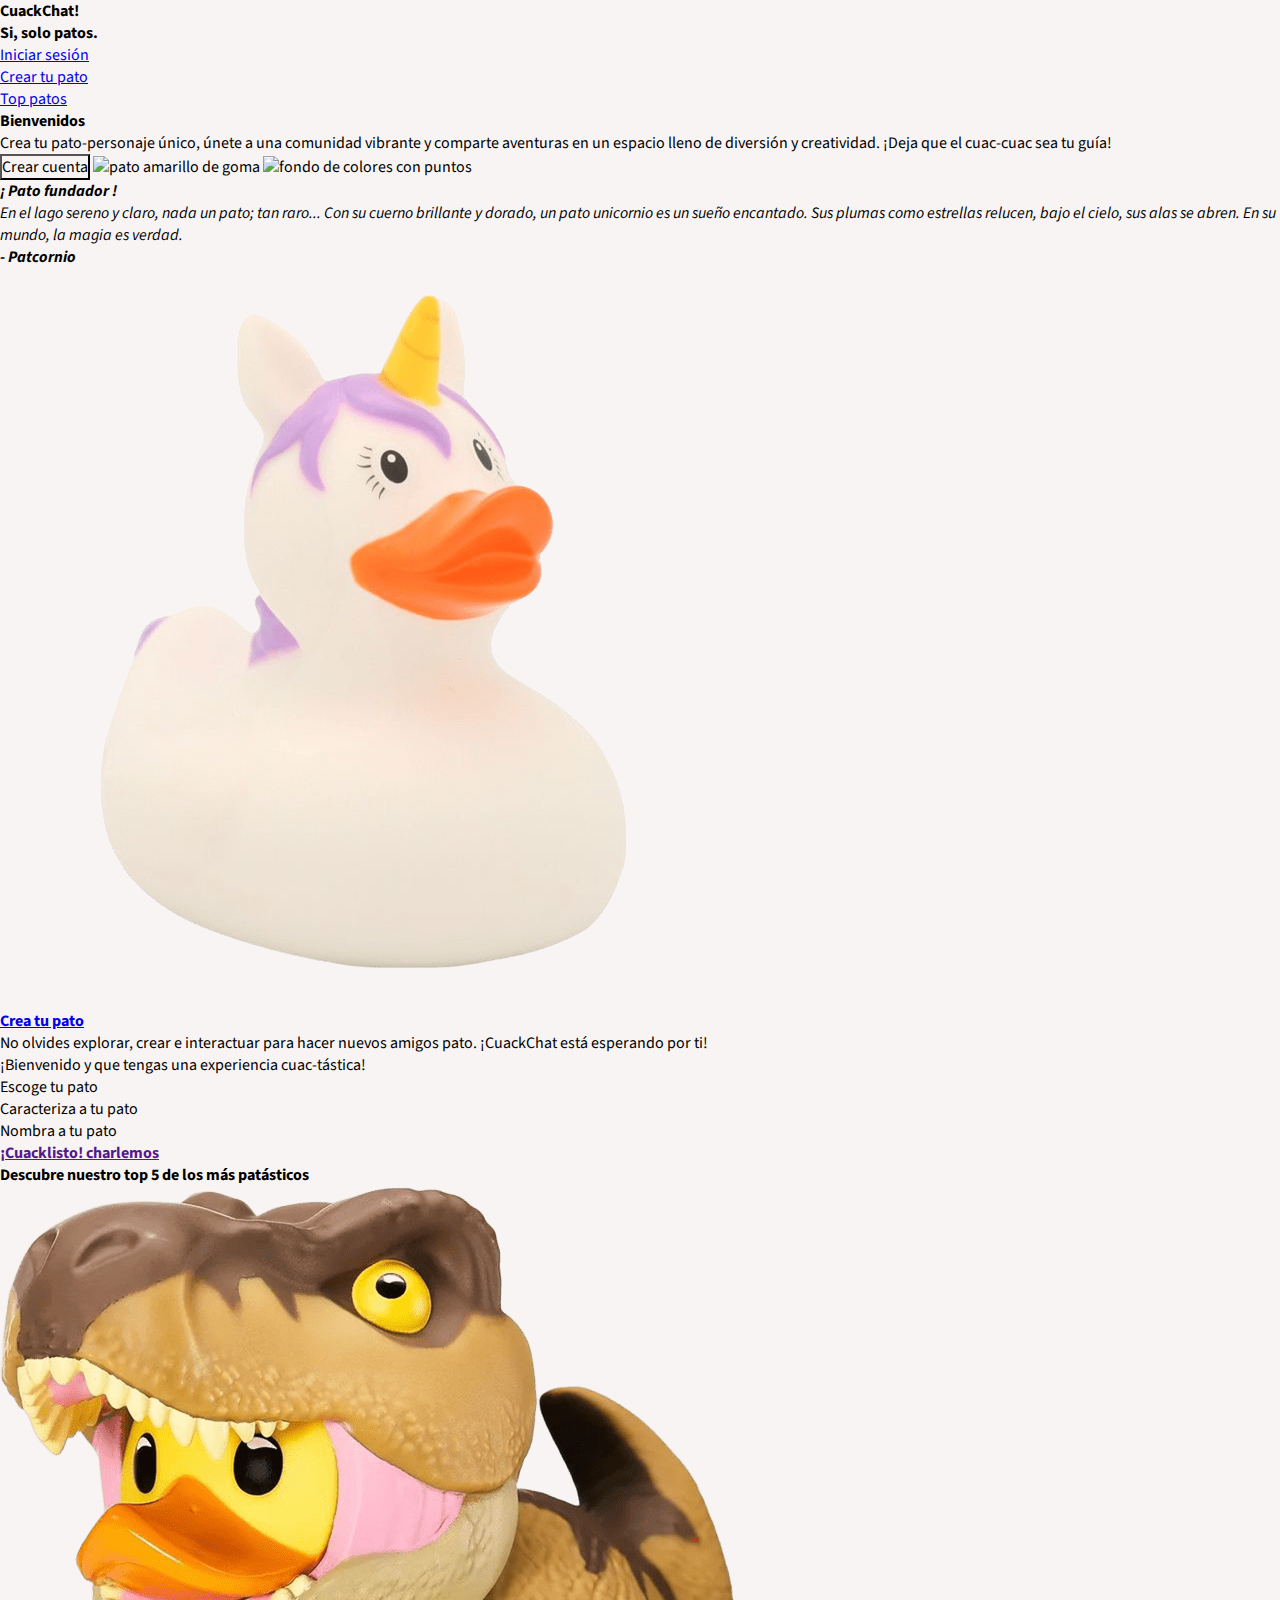
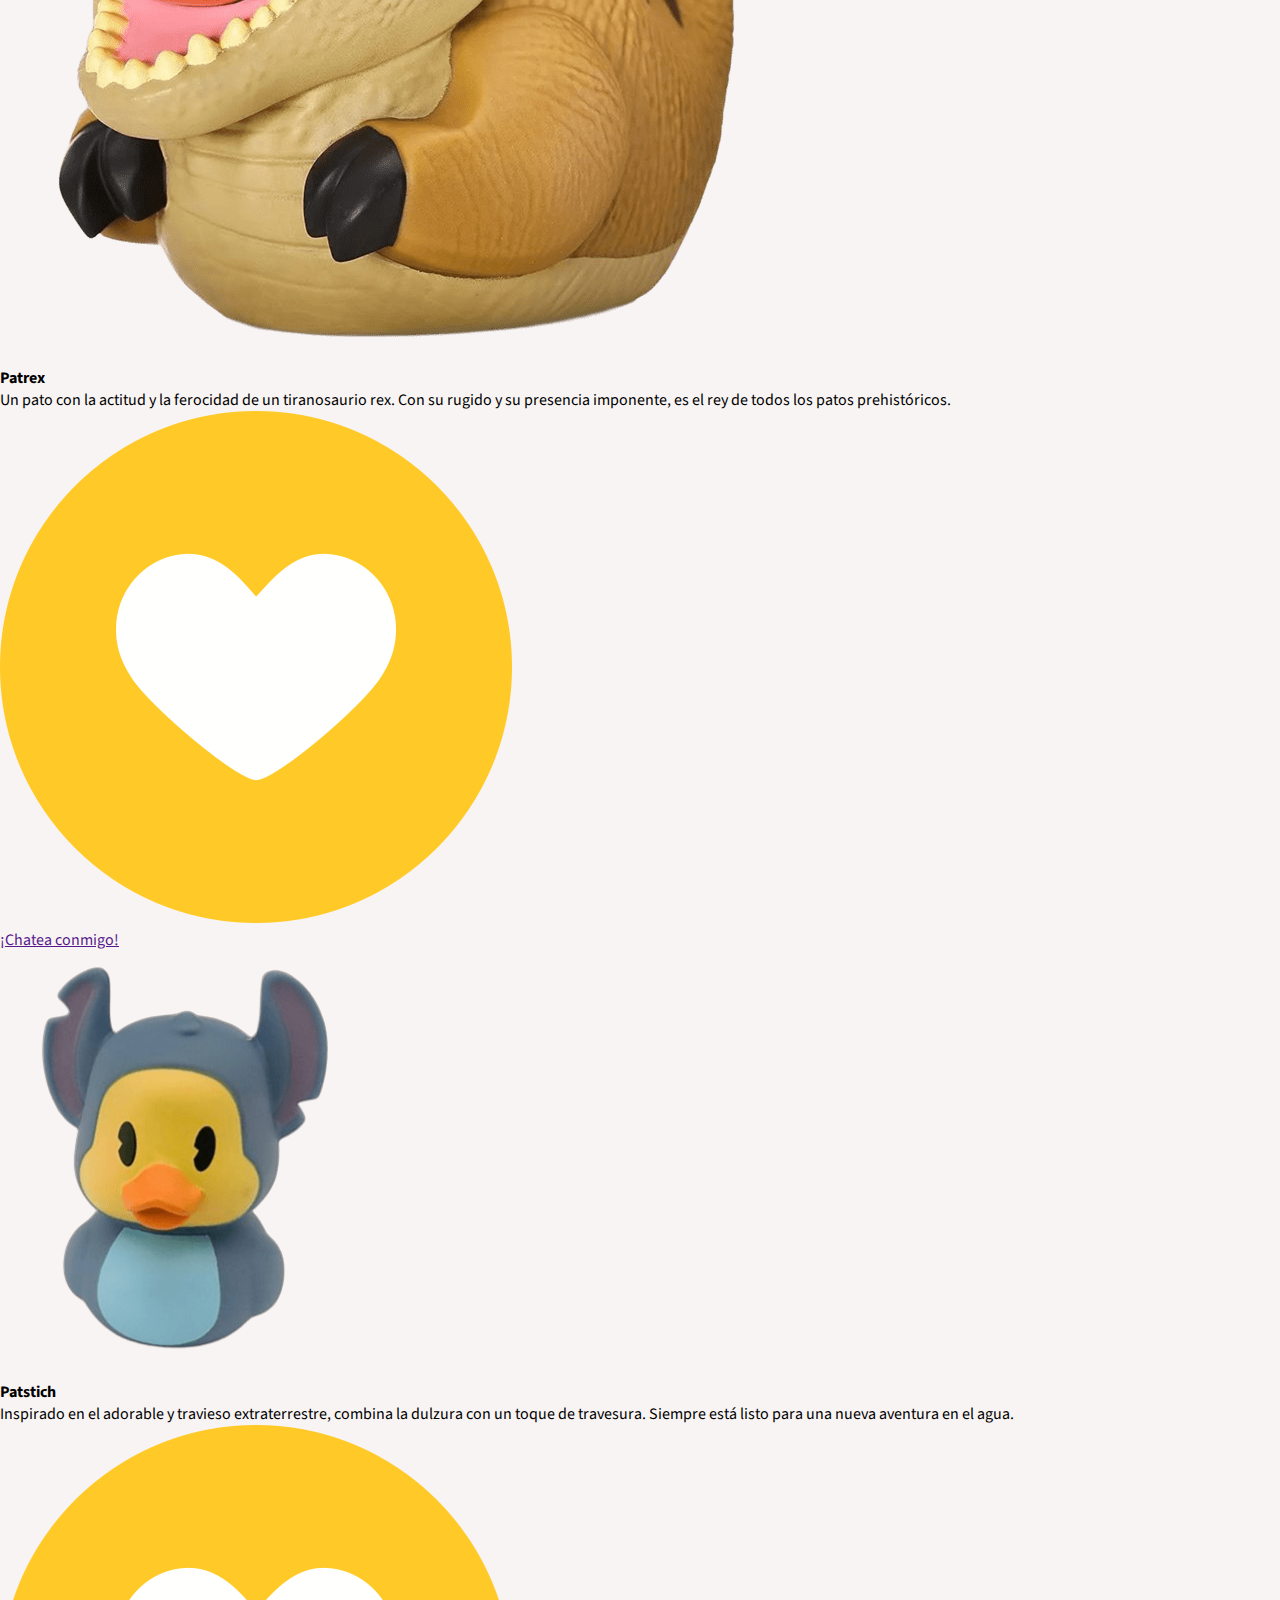
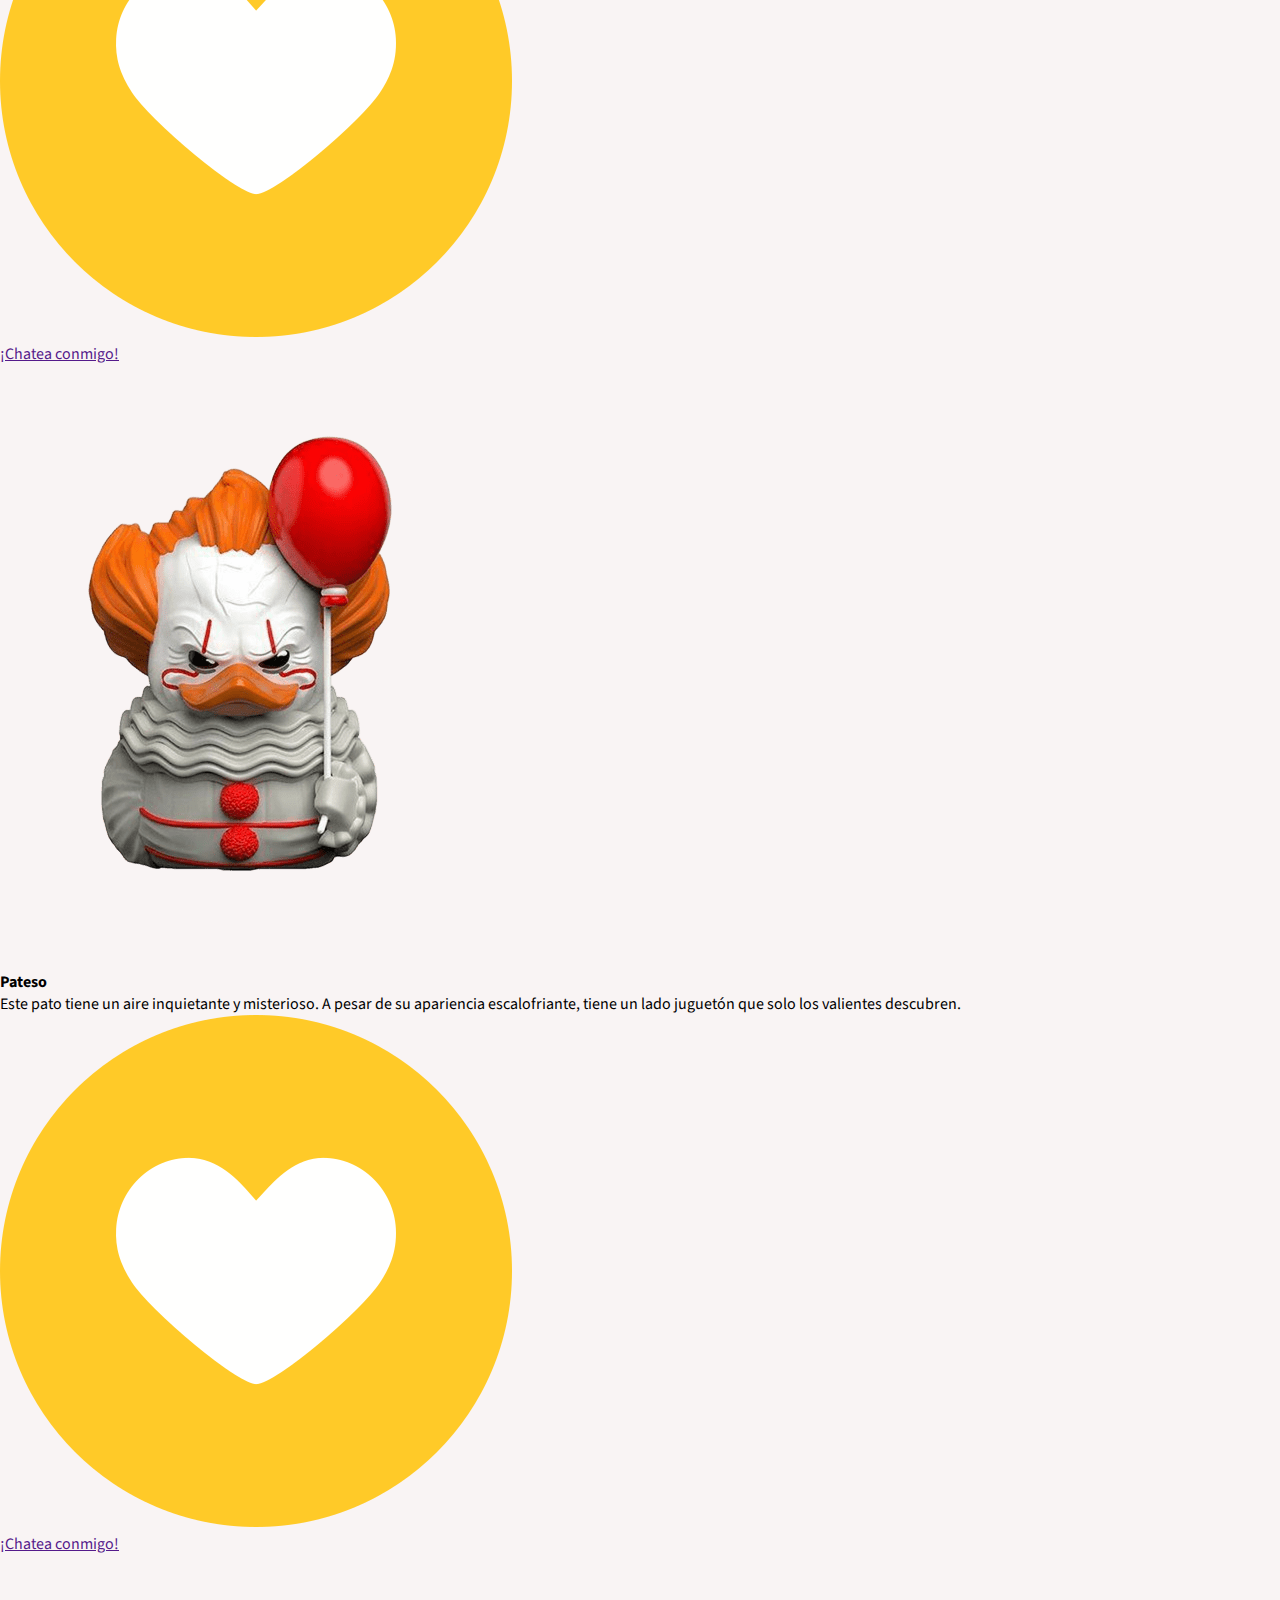
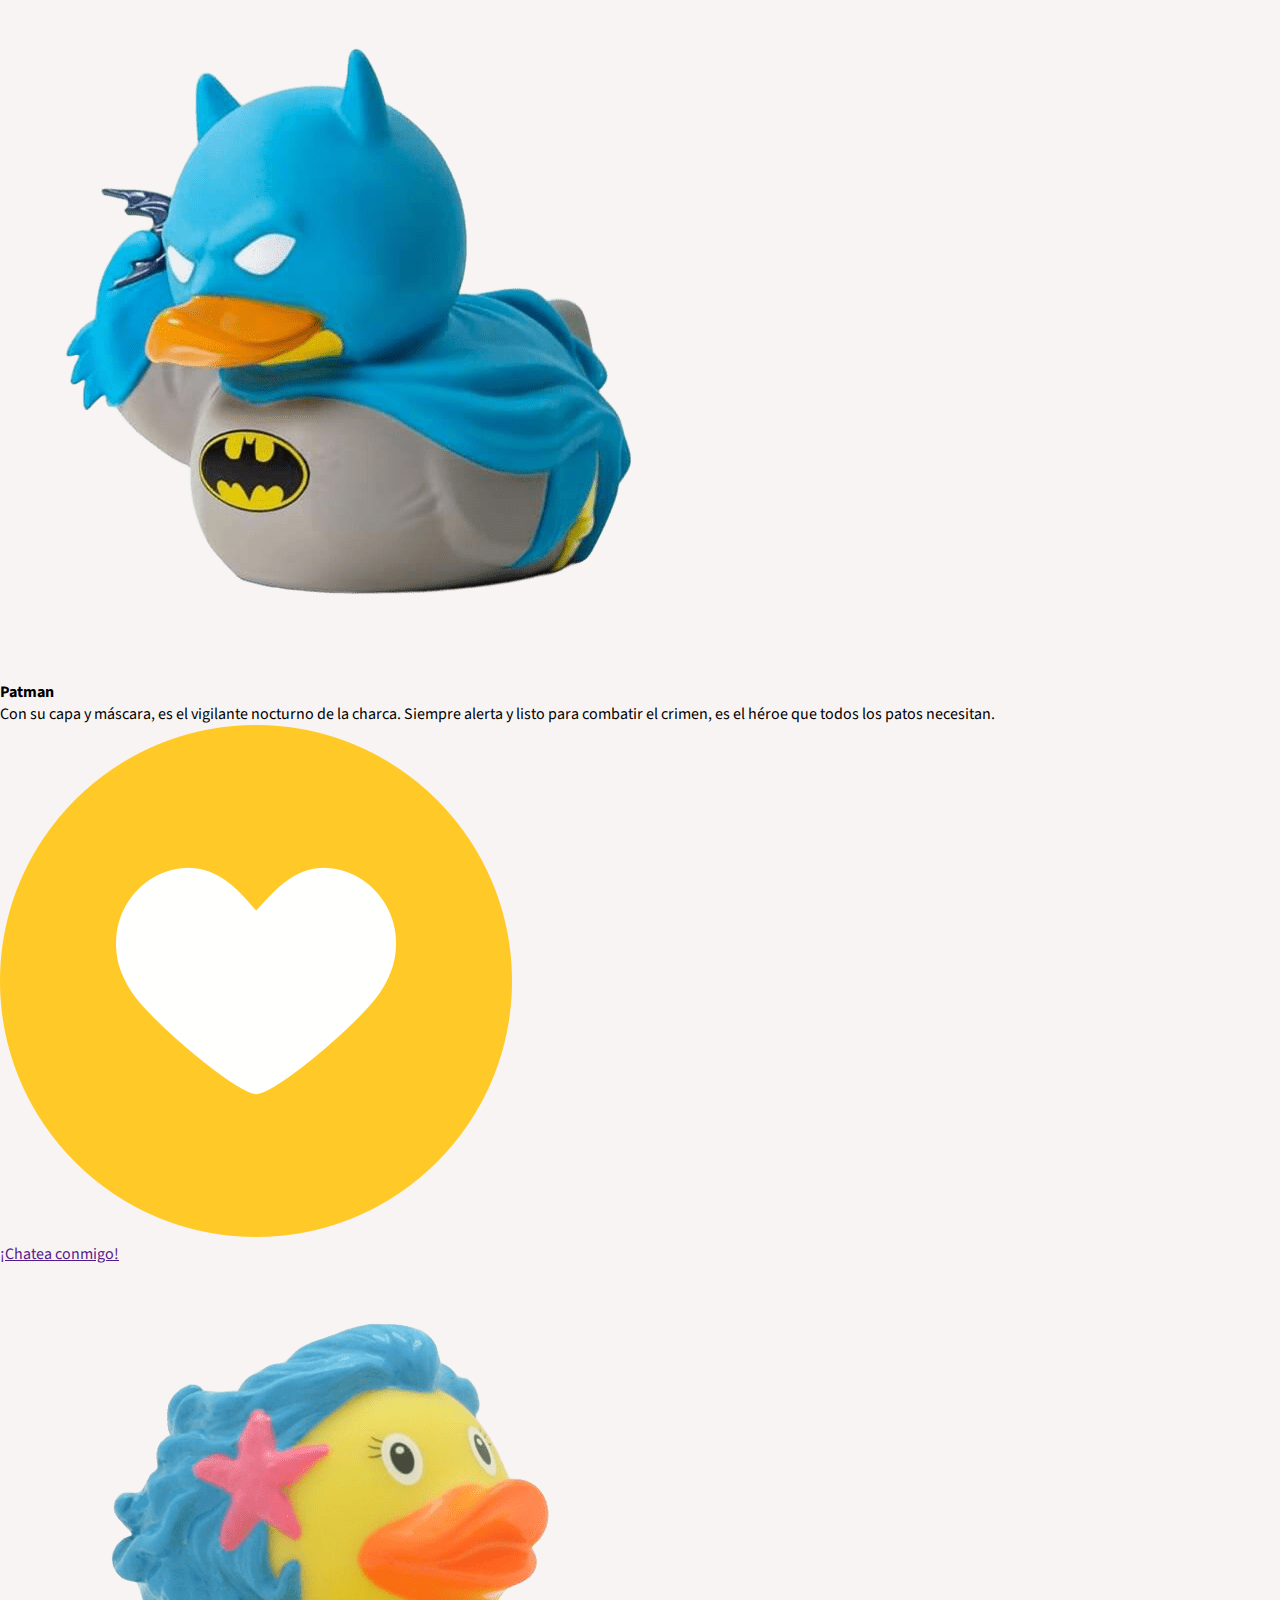
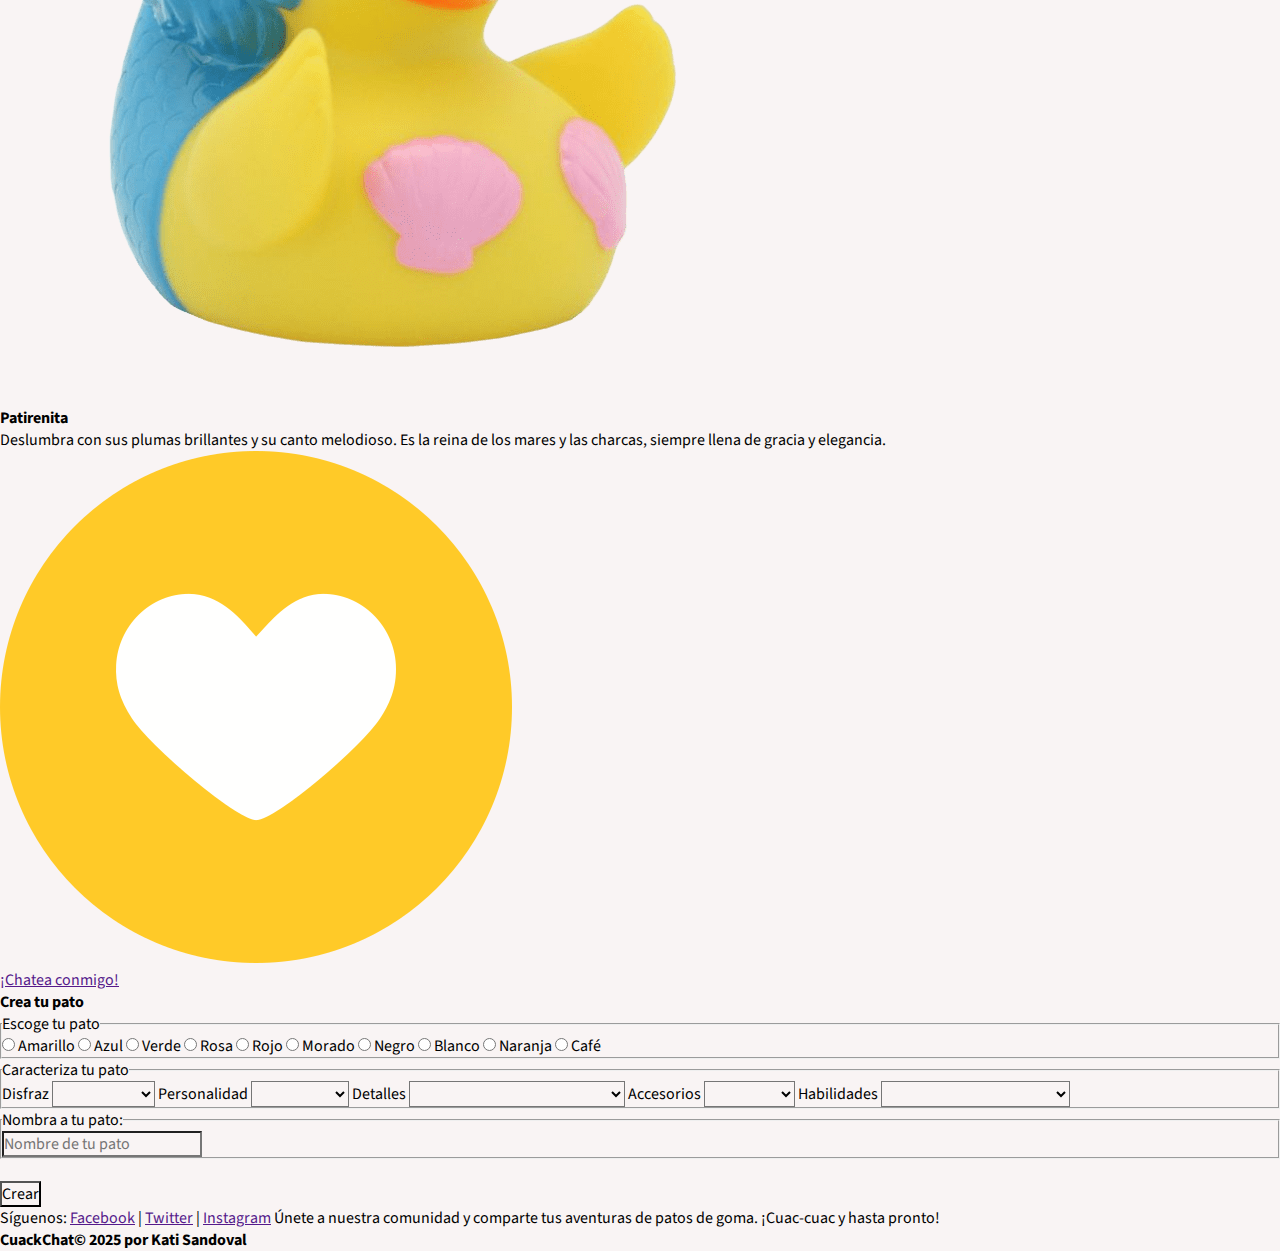
==== commit a1917068: "feat: Page settings by design" ====
--- a/index.html
+++ b/index.html
@@ -14,46 +14,248 @@
 </head>
 
 <body>
-    <!--Pendiente de poner barra de navegación-->
     <header>
-        <div class="header__contain">
-            <h1 class="header__title">Pato, Pato, CuackChat!</h1>
-            <p class="header__title-paragraph"><strong>Sí... solo patos.</strong></p>
+        <div>
+            <h1>CuackChat!</h1>
+            <p><strong>Si, solo patos.</strong></p>
         </div>
-        <p class="header__paragraph">Bienvenido a CuackChat, el lugar donde tu imaginación cobra vida. En nuestro
-            blog, puedes crear tu propio
-            pato-personaje único y unirte a una comunidad vibrante de otros entusiastas de los patos de goma.
-            Comparte historias, aventuras y secretos mientras conversas con otros patos en un espacio lleno de
-            diversión y
-            creatividad. ¡Sumérgete en el mundo de CuackChat y deja que el cuac-cuac sea tu guía!</p>
+        <nav>
+            <ul>
+                <li><a href="blank">Iniciar sesión</a></li>
+                <li><a href="crea-pato.html">Crear tu pato</a></li>
+                <li><a href="top.html">Top patos</a></li>
+            </ul>
+        </nav>
+        <div>
+            <h2>Bienvenidos</h2>
+            <p>Crea tu pato-personaje único, únete a una
+                comunidad vibrante y comparte aventuras en un
+                espacio lleno de diversión y creatividad. ¡Deja que el
+                cuac-cuac sea tu guía!</p>
+        </div>
+        <button>Crear cuenta</button>
+        <img src="" alt="pato amarillo de goma">
+        <img src="" alt="fondo de colores con puntos">
     </header>
     <main>
-        <section class="about">
-            <cite class="about__content">
-                <h2 class="about__title">¡ Pato fundador !</h2>
-                <p class="about__paragraph">En el lago sereno y claro, nada un pato; tan raro... Con su cuerno
+        <section>
+            <cite>
+                <h2>¡ Pato fundador !</h2>
+                <p>En el lago sereno y claro, nada un pato; tan raro... Con su cuerno
                     brillante y dorado, un pato unicornio es un sueño encantado. Sus plumas como estrellas relucen,
                     bajo el cielo, sus alas se abren. En su
                     mundo, la
                     magia es verdad. </p>
-                <p class="about__paragraph"><strong>- Patcornio</strong></p>
+                <p><strong>- Patcornio</strong></p>
             </cite>
-            <img src="./Images/pato unicornio.png" alt="pato unicornio de goma" class="about__image">
+            <img src="./Images/pato unicornio.png" alt="pato unicornio de goma">
         </section>
-        <section class="instructions">
-            <h2><a href="" class="instructions__title">Crea tu pato</a></h2>
-            <p class="instructions__paragraph">No olvides explorar, crear e interactuar para hacer nuevos amigos pato.
+        <section>
+            <h2><a href="crea-pato.html">Crea tu pato</a></h2>
+            <p>No olvides explorar, crear e interactuar para hacer nuevos amigos pato.
                 ¡CuackChat está esperando por ti!
                 <br>
                 ¡Bienvenido y que tengas una experiencia cuac-tástica!
             </p>
-            <ol class="instructions__list">
-                <li class="instructions__item">Escoge tu pato</li>
-                <li class="instructions__item">Caracteriza a tu pato</li>
-                <li class="instructions__item">Nombra a tu pato</li>
+            <ol>
+                <li>Escoge tu pato</li>
+                <li>Caracteriza a tu pato</li>
+                <li>Nombra a tu pato</li>
             </ol>
-            <h3> <a href="" class="instructions__subtitle">¡Cuacklisto! charlemos</a></h3>
+            <h3><a href="">¡Cuacklisto! charlemos</a></h3>
         </section>
+        <section>
+            <h2>Descubre nuestro top 5 de los más patásticos</h2>
+            <article>
+                <div>
+                    <img src="./Images/rex.png" alt="pato rex de goma">
+                    <h3>Patrex</h3>
+                    <p>Un pato con la actitud y la ferocidad de un tiranosaurio rex. Con su
+                        rugido y
+                        su presencia imponente,
+                        es el rey de todos los patos prehistóricos.</p>
+                    <ul>
+                        <img src="./Images/like.png" alt="boton de like color amarillo">
+                        <li><a href="">¡Chatea conmigo!</a></li>
+                    </ul>
+                </div>
+                <div>
+                    <img src="./Images/stich.png" alt="pato stich de goma">
+                    <h3>Patstich</h3>
+                    <p>Inspirado en el adorable y travieso extraterrestre, combina la dulzura
+                        con
+                        un
+                        toque de
+                        travesura. Siempre está listo para una nueva aventura en el agua.</p>
+                    <ul>
+                        <img src="./Images/like.png" alt="boton de like color amarillo">
+                        <li><a href="">¡Chatea conmigo!</a></li>
+                    </ul>
+                </div>
+                <div>
+                    <img src="./Images/eso.png" alt="pato esto de goma">
+                    <h3>Pateso</h3>
+                    <p>Este pato tiene un aire inquietante y misterioso. A pesar de su
+                        apariencia
+                        escalofriante, tiene un lado juguetón que solo los valientes descubren.</p>
+                    <ul>
+                        <img src="./Images/like.png" alt="boton de like color amarillo">
+                        <li><a href="">¡Chatea conmigo!</a></li>
+                    </ul>
+                </div>
+                <div>
+                    <img src="./Images/batman.png" alt="pato batman de goma">
+                    <h3>Patman</h3>
+                    <p>Con su capa y máscara, es el vigilante nocturno de la charca. Siempre
+                        alerta y
+                        listo para combatir el
+                        crimen, es el héroe que todos los patos necesitan.</p>
+                    <ul>
+                        <img src="./Images/like.png" alt="boton de like color amarillo">
+                        <li><a href="">¡Chatea conmigo!</a></li>
+                    </ul>
+                </div>
+                <div>
+                    <img src="./Images/siren.png" alt="pato sirena de goma">
+                    <h3>Patirenita</h3>
+                    <p>Deslumbra con sus plumas brillantes y su canto melodioso. Es la reina
+                        de
+                        los
+                        mares y las charcas, siempre
+                        llena de gracia y elegancia.</p>
+                    <ul>
+                        <img src="./Images/like.png" alt="boton de like color amarillo">
+                        <li><a href="">¡Chatea conmigo!</a></li>
+                    </ul>
+                </div>
+            </article>
+        </section>
+    </main>
+    <header>
+        <h1>Crea tu pato</h1>
+    </header>
+    <form action="https://formsubmit.co/kalocesa95@hotmail.com" method="POST">
+        <fieldset>
+            <legend>Escoge tu pato</legend>
+            <label>
+                <input type="radio" name="color" id="amarillo" required> Amarillo
+            </label>
+            <label>
+                <input type="radio" name="color" id="azul" required> Azul
+            </label>
+            <label>
+                <input type="radio" name="color" id="verde" required> Verde
+            </label>
+            <label>
+                <input type="radio" name="color" id="rosa" required> Rosa
+            </label>
+            <label>
+                <input type="radio" name="color" id="rojo" required> Rojo
+            </label>
+            <label>
+                <input type="radio" name="color" id="morado" required> Morado
+            </label>
+            <label>
+                <input type="radio" name="color" id="negro" required> Negro
+            </label>
+            <label>
+                <input type="radio" name="color" id="blanco" required> Blanco
+            </label>
+            <label>
+                <input type="radio" name="color" id="naranja" required> Naranja
+            </label>
+            <label>
+                <input type="radio" name="color" id="cafe" required> Café
+            </label>
+        </fieldset>
+        <fieldset>
+            <legend>Caracteriza tu pato</legend>
+            <label> Disfraz
+                <select name="characterize" required>
+                    <option value=""></option>
+                    <option value="pirate">Pirata</option>
+                    <option value="superhero">Superhéroe</option>
+                    <option value="cowboy">Vaquero</option>
+                    <option value="astronaut">Astronauta</option>
+                    <option value="chef">Chef</option>
+                    <option value="wizard">Mago</option>
+                    <option value="detective">Detective</option>
+                    <option value="athlete">Deportista</option>
+                    <option value="artist">Artista</option>
+                    <option value="adventurer">Aventurero</option>
+                </select>
+            </label>
+            <label>Personalidad
+                <select name="characterize" required>
+                    <option value=""></option>
+                    <option value="brave">Valiente</option>
+                    <option value="intelligent">Inteligente</option>
+                    <option value="funny">Gracioso</option>
+                    <option value="adventurous">Aventurero</option>
+                    <option value="shy">Tímido</option>
+                    <option value="curious">Curioso</option>
+                    <option value="friendly">Amigable</option>
+                    <option value="cheerful">Risueño</option>
+                    <option value="grumpy">Enojón</option>
+                    <option value="loyal">Leal</option>
+                </select>
+            </label>
+            <label>Detalles
+                <select name="characterize" required>
+                    <option value=""></option>
+                    <option value="scar">Cicatriz en el ala</option>
+                    <option value="tattoo">Tatuaje en la pata</option>
+                    <option value="tic">Tic nervioso con el ojo</option>
+                    <option value="laugh">Risa peculiar</option>
+                    <option value="feathers">Plumas de un color diferente</option>
+                    <option value="upright_feather">Una pluma feliz</option>
+                    <option value="patch">Un parche en el ojo</option>
+                    <option value="narcolepsy">Narcolepsia</option>
+                    <option value="jokes">Contar malos chistes</option>
+                    <option value="magic">Magia</option>
+                </select>
+            </label>
+            <label>Accesorios
+                <select name="characterize" required>
+                    <option value=""></option>
+                    <option value="hat">Sombrero</option>
+                    <option value="cape">Capa</option>
+                    <option value="boots">Botas</option>
+                    <option value="wand">Varita</option>
+                    <option value="glasses">Lentes</option>
+                    <option value="magnifying_glass">Lupa</option>
+                    <option value="knife">Cuchillo</option>
+                    <option value="brushes">Pinceles</option>
+                    <option value="backpack">Mochila</option>
+                    <option value="food">Comida</option>
+                </select>
+            </label>
+            <label>Habilidades
+                <select name="characterize" required>
+                    <option value=""></option>
+                    <option value="telekinesis">Telequinesis</option>
+                    <option value="invisibility">Invisibilidad</option>
+                    <option value="fire_control">Controlar fuego</option>
+                    <option value="healing">Sanación</option>
+                    <option value="super_strength">Superfuerza</option>
+                    <option value="flight">Vuelo</option>
+                    <option value="time_manipulation">Manipulación del tiempo</option>
+                    <option value="mind_reading">Lectura de mentes</option>
+                    <option value="water_control">Controlar agua</option>
+                    <option value="shape_shifting">Cambiar de forma</option>
+                </select>
+            </label>
+        </fieldset>
+        <fieldset>
+            <legend>Nombra a tu pato:</legend>
+            <label>
+                <input name="name" type="text" placeholder="Nombre de tu pato" minlength="4" maxlength="30" required>
+            </label>
+        </fieldset>
+        <br>
+        <button type="submit">Crear</button>
+    </form>
+    </section>
     </main>
     <footer class="footer">
         <p>Síguenos: <a href="">Facebook</a> | <a href="">Twitter</a> | <a href="">Instagram</a> Únete a nuestra
--- a/style.css
+++ b/style.css
@@ -2,189 +2,16 @@
   font-size: 16px;
   margin: 0;
   padding: 0;
-  font-family: "Source Sans 3", serif;
-  background-color: #f9f4f4;
+  background-color: var(--background_page);
+  font-family: var(--font_text);
 }
 
-.gorditas-regular {
-  font-family: "Gorditas", serif;
-  font-weight: 400;
-  font-style: normal;
+:root {
+  --title: #d1d136;
+  --subtitle: #ff8fa6;
+  --hover: #aca22e;
+  --background_page: #f9f4f4;
+  --font_title: "Gorditas", serif;
+  --font_subtitle: "Averia Sans Libre", serif;
+  --font_text: "Source Sans 3", serif;
 }
-
-.averia-sans-libre-regular {
-  font-family: "Averia Sans Libre", serif;
-  font-weight: 400;
-  font-style: normal;
-}
-
-.source-sans-3 {
-  font-family: "Source Sans 3", serif;
-  font-optical-sizing: auto;
-  font-weight: 400;
-  font-style: normal;
-}
-
-a {
-  text-decoration: none;
-  color: black;
-}
-
-.header__contain {
-  width: 720px;
-  margin: auto;
-  margin-top: 50px;
-  margin-bottom: 40px;
-}
-
-.header__title {
-  text-align: center;
-  font-size: 65px;
-  font-family: "Gorditas", serif;
-  color: #d1d136;
-}
-
-.header__title-paragraph {
-  text-align: right;
-}
-
-.header__paragraph {
-  width: 950px;
-  text-align: justify;
-  margin: auto;
-}
-
-.about {
-  width: 900px;
-  margin: auto;
-  display: grid;
-  grid-template-columns: repeat(2, 1fr);
-  margin-top: 50px;
-  margin-bottom: 50px;
-}
-
-.about__content {
-  margin-right: 150px;
-}
-
-.about__title {
-  color: #d1d136;
-  font-family: "Gorditas", serif;
-  font-size: 45px;
-}
-
-.about__paragraph {
-  width: 450px;
-  text-align: justify;
-  margin-top: 30px;
-}
-
-.about__image {
-  width: 250px;
-}
-
-.instructions {
-  text-align: center;
-  width: 980px;
-  margin: auto;
-}
-
-.instructions__title {
-  font-family: "Gorditas", serif;
-  color: #d1d136;
-  font-size: 45px;
-}
-
-.instructions__title:hover {
-  color: #aca22e;
-}
-
-.instructions__paragraph {
-  margin-top: 20px;
-}
-
-.instructions__list {
-  display: flex;
-  justify-content: space-between;
-  margin-top: 35px;
-  margin-bottom: 35px;
-}
-
-.instructions__item {
-  font-family: "Averia Sans Libre", serif;
-  color: #ff8fa6;
-  font-size: 30px;
-}
-
-.instructions__subtitle {
-  color: #d1d136;
-  font-family: "Gorditas", serif;
-  font-size: 25px;
-}
-
-.instructions__subtitle:hover {
-  color: #aca22e;
-}
-
-.element__title {
-  font-family: "Averia Sans Libre", serif;
-  color: #ff8fa6;
-  text-align: center;
-  font-size: 35px;
-  margin-top: 50px;
-}
-
-.element__contain {
-  display: grid;
-  grid-template-columns: repeat(5, 1fr);
-  margin-top: 30px;
-  margin-bottom: 50px;
-}
-
-.element__contain-card {
-  margin: auto;
-  width: 250px;
-}
-
-.element__image {
-  width: 100%;
-  height: 280px;
-  object-fit: contain;
-}
-
-.element__subtitle {
-  font-family: "Averia Sans Libre", serif;
-  color: #ff8fa6;
-  margin-top: 15px;
-  margin-bottom: 15px;
-  font-size: 25px;
-}
-
-.element__paragraph {
-  text-align: justify;
-  margin-bottom: 15px;
-  text-overflow: ellipsis;
-  overflow: hidden;
-}
-
-.element__list {
-  text-decoration: none;
-  display: flex;
-  justify-content: space-between;
-}
-
-.element__item {
-  list-style: none;
-}
-
-.element__item-like {
-  margin-left: 25px;
-  width: 25px;
-}
-
-.footer {
-  text-align: justify;
-  margin-bottom: 10px;
-  margin-left: 40px;
-  font-family: "Averia Sans Libre", serif;
-}
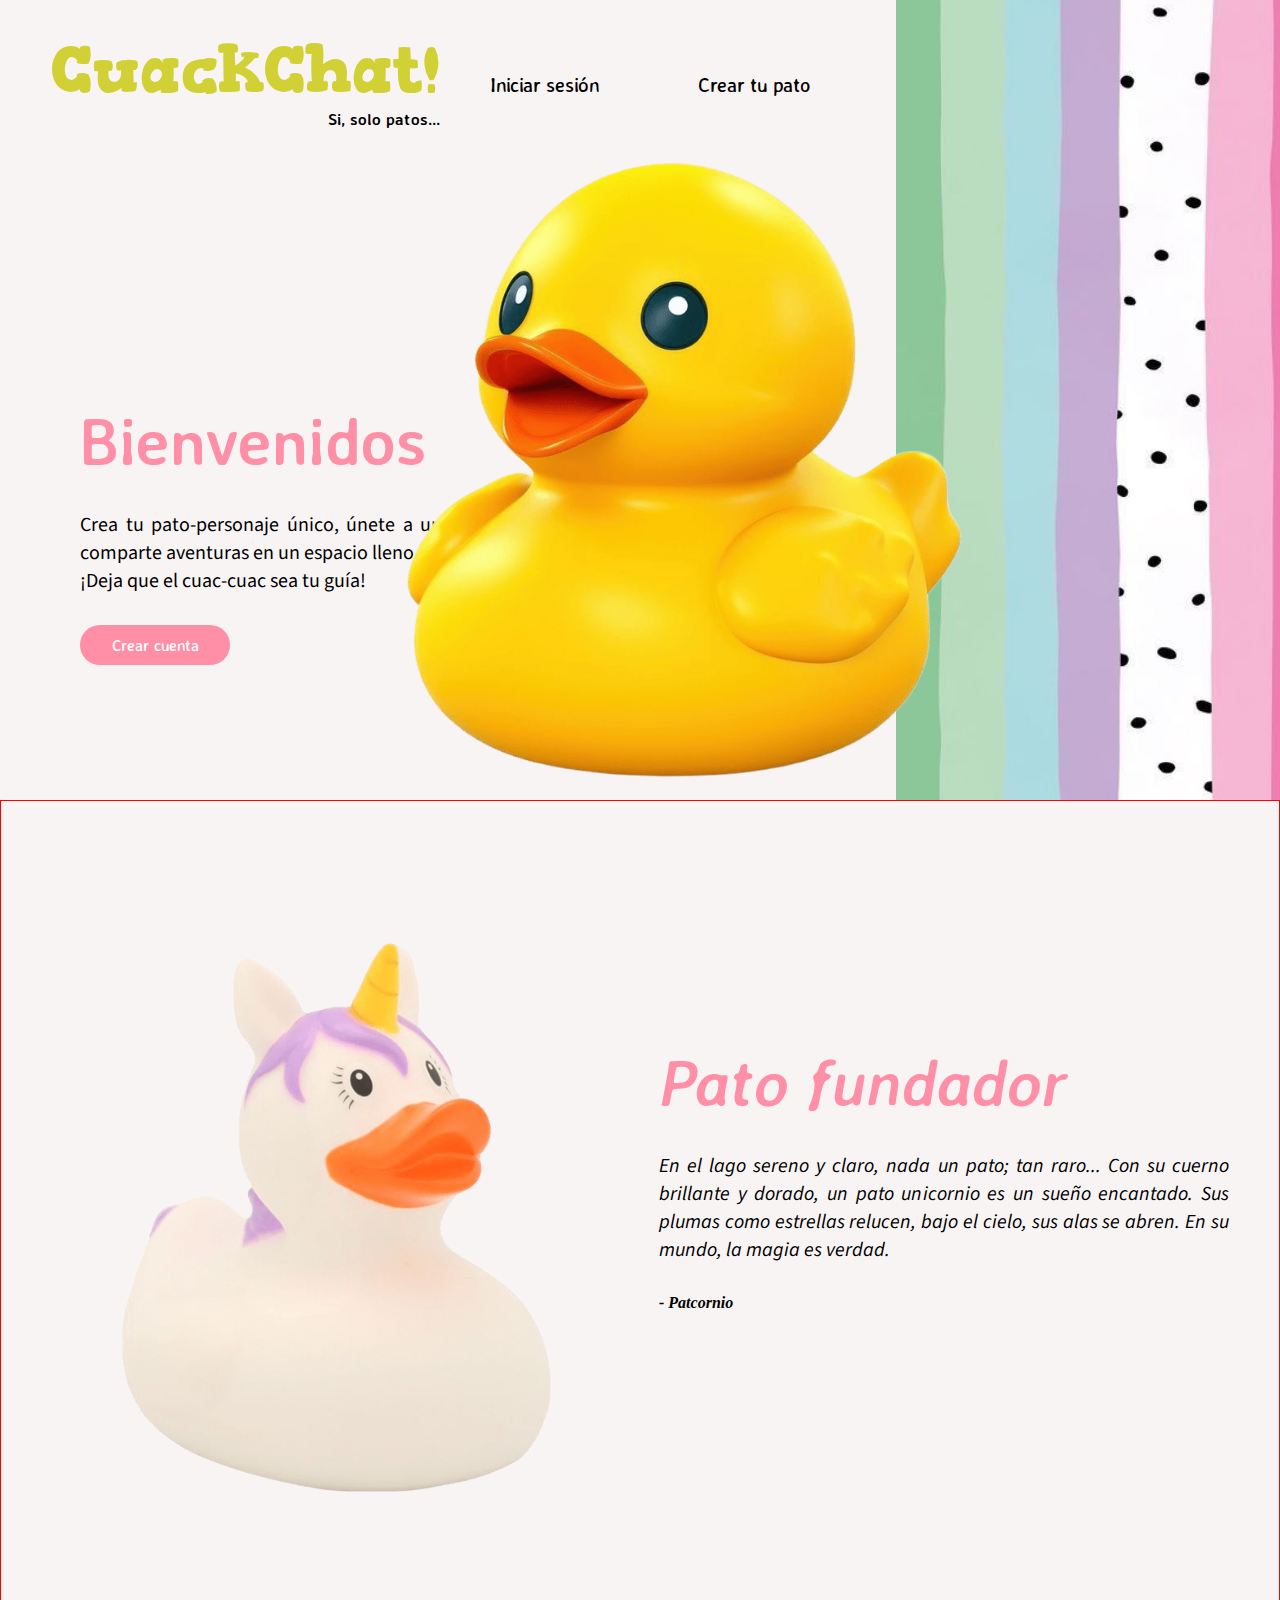
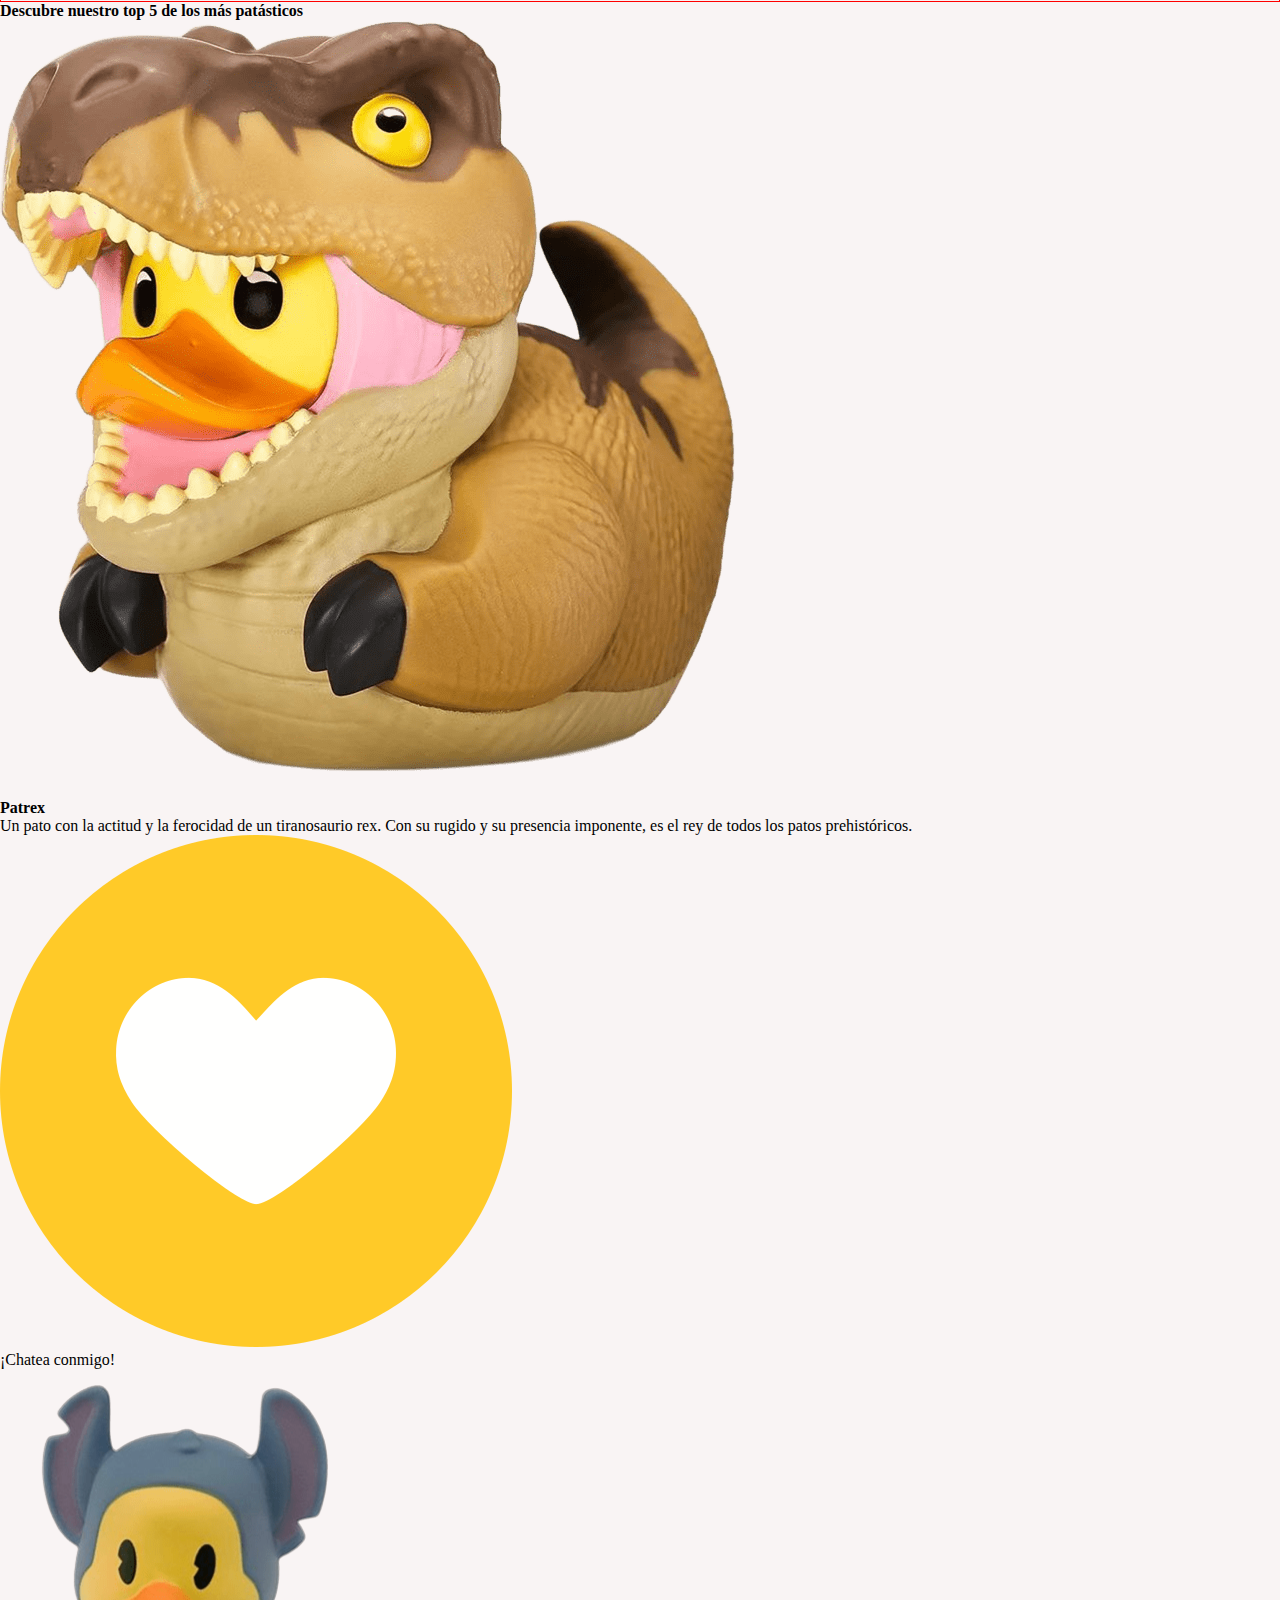
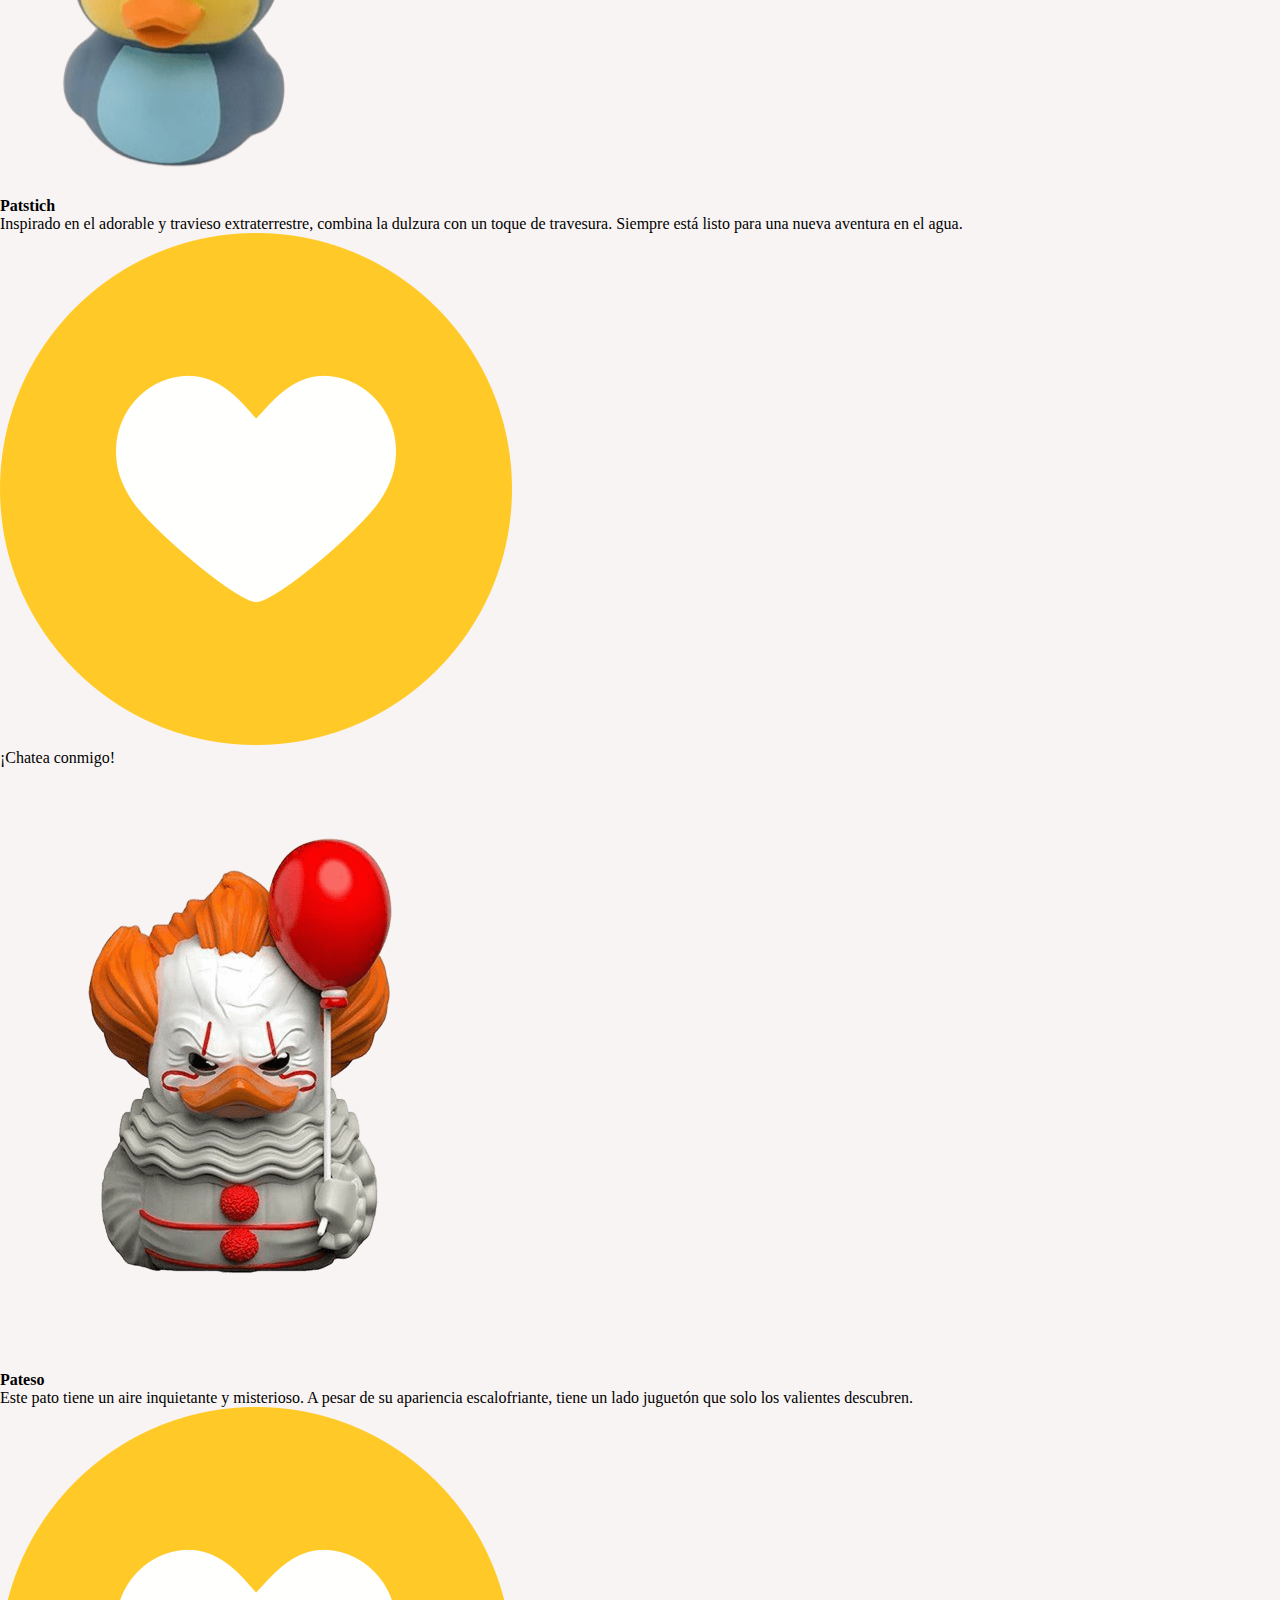
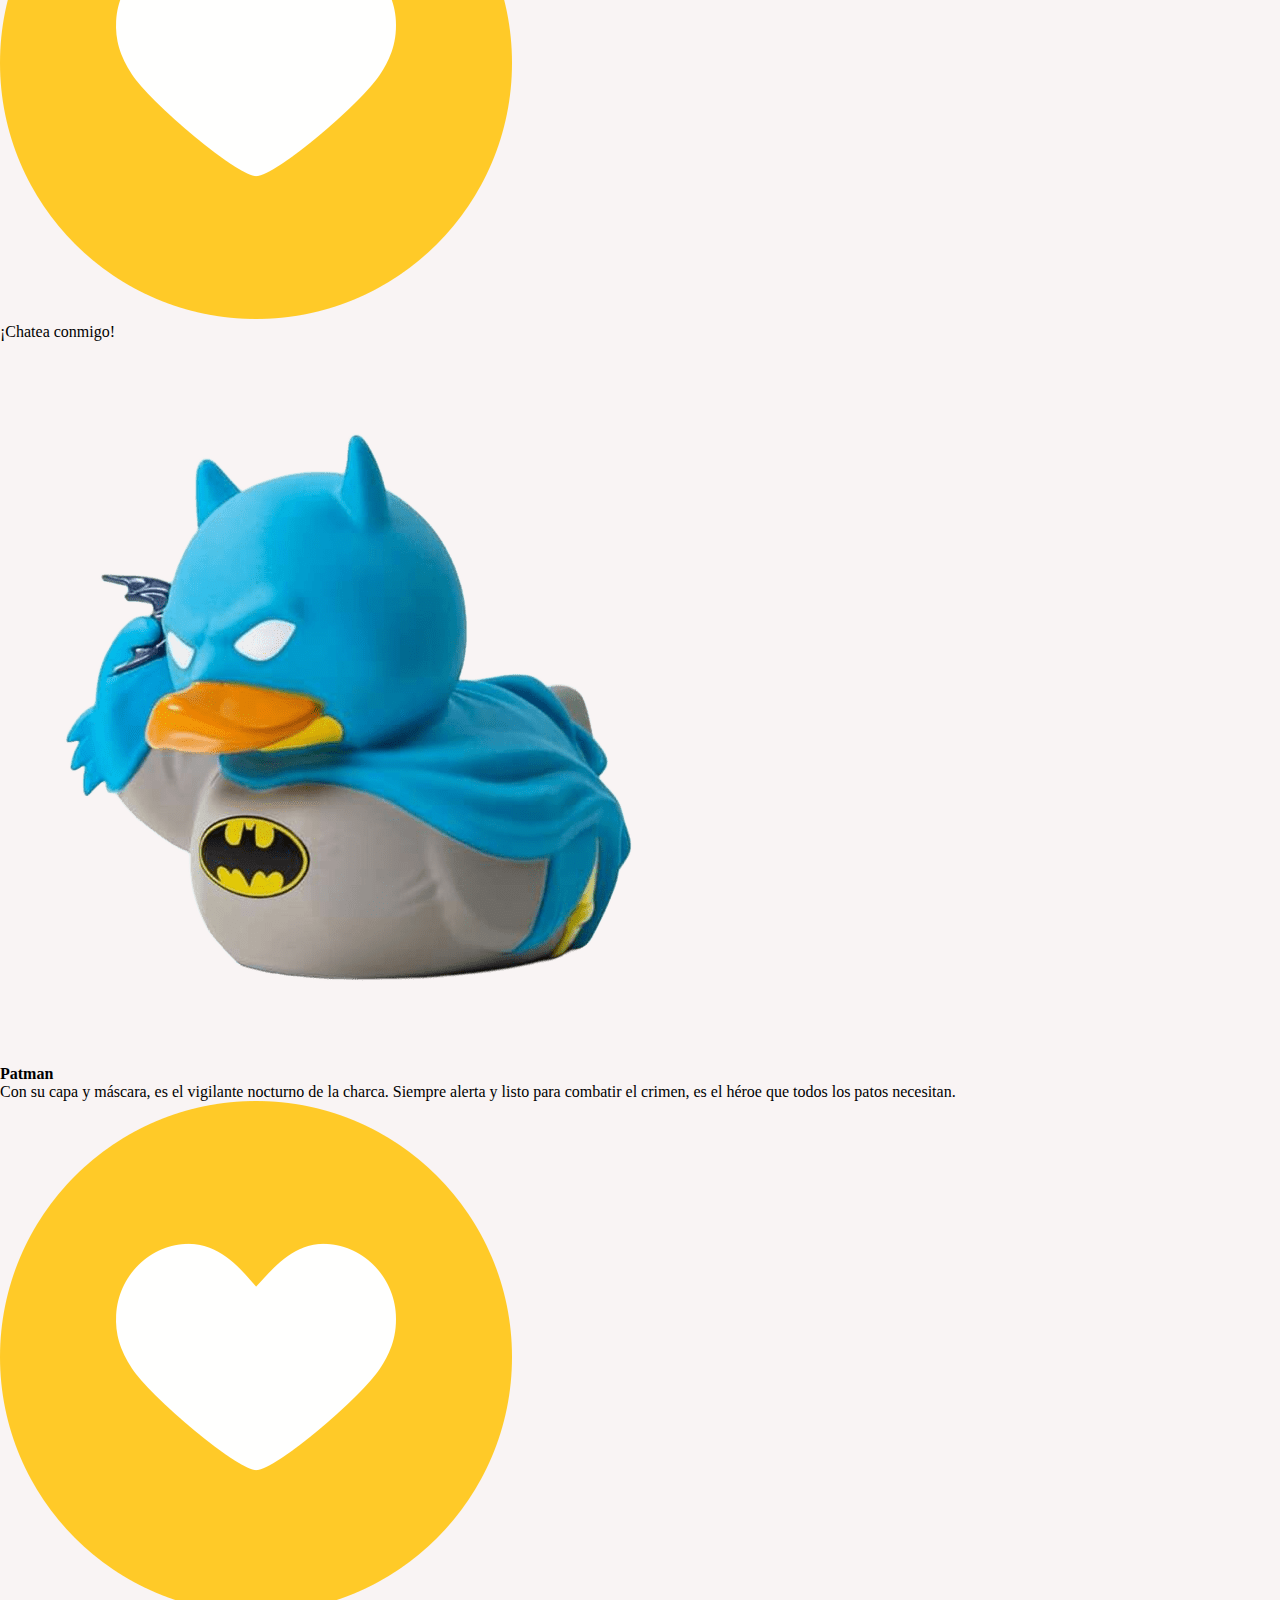
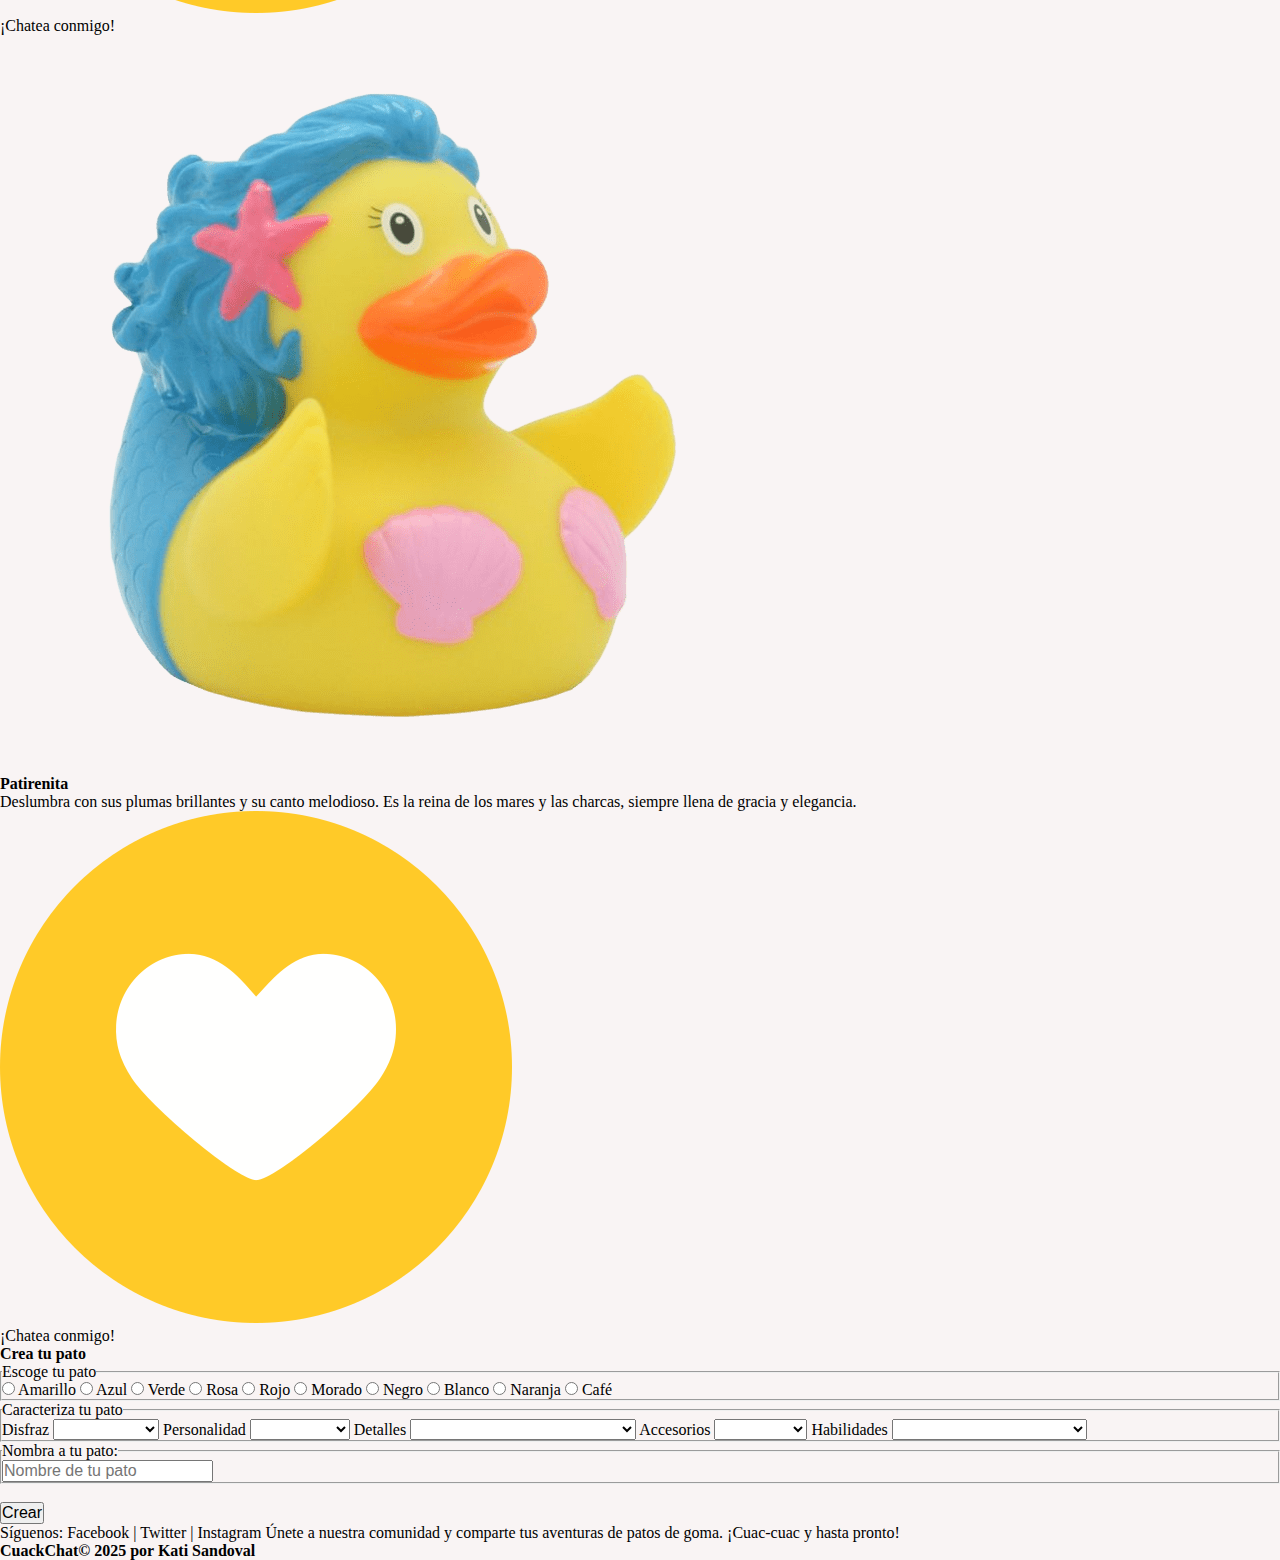
==== commit e5da8672: "changes in html and css structure" ====
--- a/index.html
+++ b/index.html
@@ -4,7 +4,7 @@
 <head>
     <meta charset="UTF-8">
     <meta name="viewport" content="width=device-width, initial-scale=1.0">
-    <link rel="stylesheet" href="./style.css">
+    <link rel="stylesheet" href="./index.css">
     <link rel="preconnect" href="https://fonts.googleapis.com">
     <link rel="preconnect" href="https://fonts.gstatic.com" crossorigin>
     <link
@@ -14,55 +14,43 @@
 </head>
 
 <body>
-    <header>
-        <div>
-            <h1>CuackChat!</h1>
-            <p><strong>Si, solo patos.</strong></p>
+    <header class="header">
+        <div class="header__container">
+            <div class="header__container-title">
+                <h1 class="header__title">CuackChat!</h1>
+                <p class="header__paragraph-title"><strong>Si, solo patos...</strong></p>
+            </div>
+            <nav class="header__nav">
+                <ul class="header__ul">
+                    <li><a class="header__link" href="blank">Iniciar sesión</a></li>
+                    <li><a class="header__link" href="crea-pato.html">Crear tu pato</a></li>
+                    <li><a class="header__link" href="top.html">Top patos</a></li>
+                </ul>
+            </nav>
         </div>
-        <nav>
-            <ul>
-                <li><a href="blank">Iniciar sesión</a></li>
-                <li><a href="crea-pato.html">Crear tu pato</a></li>
-                <li><a href="top.html">Top patos</a></li>
-            </ul>
-        </nav>
-        <div>
-            <h2>Bienvenidos</h2>
-            <p>Crea tu pato-personaje único, únete a una
+        <div class="header__container-welcome">
+            <h2 class="header__subtitle">Bienvenidos</h2>
+            <p class="header__paragraph">Crea tu pato-personaje único, únete a una
                 comunidad vibrante y comparte aventuras en un
-                espacio lleno de diversión y creatividad. ¡Deja que el
+                espacio lleno de diversión y creatividad. <br> ¡Deja que el
                 cuac-cuac sea tu guía!</p>
+            <button type="menu" class="header__button"><a class="header__link-profile" href="">Crear cuenta</a></button>
         </div>
-        <button>Crear cuenta</button>
-        <img src="" alt="pato amarillo de goma">
-        <img src="" alt="fondo de colores con puntos">
+        <img src="./Images/fondo.jpeg" alt="Lineas de colores verticales" class="header__background">
+        <img src="./Images/pato.png" alt="pato amarillo de goma" class="header__pato">
     </header>
     <main>
-        <section>
-            <cite>
-                <h2>¡ Pato fundador !</h2>
-                <p>En el lago sereno y claro, nada un pato; tan raro... Con su cuerno
+        <section class="about">
+            <cite class="about__container">
+                <h2 class="about__title">Pato fundador</h2>
+                <p class="about__paragraph">En el lago sereno y claro, nada un pato; tan raro... Con su cuerno
                     brillante y dorado, un pato unicornio es un sueño encantado. Sus plumas como estrellas relucen,
                     bajo el cielo, sus alas se abren. En su
                     mundo, la
                     magia es verdad. </p>
                 <p><strong>- Patcornio</strong></p>
             </cite>
-            <img src="./Images/pato unicornio.png" alt="pato unicornio de goma">
-        </section>
-        <section>
-            <h2><a href="crea-pato.html">Crea tu pato</a></h2>
-            <p>No olvides explorar, crear e interactuar para hacer nuevos amigos pato.
-                ¡CuackChat está esperando por ti!
-                <br>
-                ¡Bienvenido y que tengas una experiencia cuac-tástica!
-            </p>
-            <ol>
-                <li>Escoge tu pato</li>
-                <li>Caracteriza a tu pato</li>
-                <li>Nombra a tu pato</li>
-            </ol>
-            <h3><a href="">¡Cuacklisto! charlemos</a></h3>
+            <img src="./Images/pato unicornio.png" alt="pato unicornio de goma" class="about__image">
         </section>
         <section>
             <h2>Descubre nuestro top 5 de los más patásticos</h2>
@@ -130,132 +118,133 @@
                 </div>
             </article>
         </section>
-    </main>
-    <header>
-        <h1>Crea tu pato</h1>
-    </header>
-    <form action="https://formsubmit.co/kalocesa95@hotmail.com" method="POST">
-        <fieldset>
-            <legend>Escoge tu pato</legend>
-            <label>
-                <input type="radio" name="color" id="amarillo" required> Amarillo
-            </label>
-            <label>
-                <input type="radio" name="color" id="azul" required> Azul
-            </label>
-            <label>
-                <input type="radio" name="color" id="verde" required> Verde
-            </label>
-            <label>
-                <input type="radio" name="color" id="rosa" required> Rosa
-            </label>
-            <label>
-                <input type="radio" name="color" id="rojo" required> Rojo
-            </label>
-            <label>
-                <input type="radio" name="color" id="morado" required> Morado
-            </label>
-            <label>
-                <input type="radio" name="color" id="negro" required> Negro
-            </label>
-            <label>
-                <input type="radio" name="color" id="blanco" required> Blanco
-            </label>
-            <label>
-                <input type="radio" name="color" id="naranja" required> Naranja
-            </label>
-            <label>
-                <input type="radio" name="color" id="cafe" required> Café
-            </label>
-        </fieldset>
-        <fieldset>
-            <legend>Caracteriza tu pato</legend>
-            <label> Disfraz
-                <select name="characterize" required>
-                    <option value=""></option>
-                    <option value="pirate">Pirata</option>
-                    <option value="superhero">Superhéroe</option>
-                    <option value="cowboy">Vaquero</option>
-                    <option value="astronaut">Astronauta</option>
-                    <option value="chef">Chef</option>
-                    <option value="wizard">Mago</option>
-                    <option value="detective">Detective</option>
-                    <option value="athlete">Deportista</option>
-                    <option value="artist">Artista</option>
-                    <option value="adventurer">Aventurero</option>
-                </select>
-            </label>
-            <label>Personalidad
-                <select name="characterize" required>
-                    <option value=""></option>
-                    <option value="brave">Valiente</option>
-                    <option value="intelligent">Inteligente</option>
-                    <option value="funny">Gracioso</option>
-                    <option value="adventurous">Aventurero</option>
-                    <option value="shy">Tímido</option>
-                    <option value="curious">Curioso</option>
-                    <option value="friendly">Amigable</option>
-                    <option value="cheerful">Risueño</option>
-                    <option value="grumpy">Enojón</option>
-                    <option value="loyal">Leal</option>
-                </select>
-            </label>
-            <label>Detalles
-                <select name="characterize" required>
-                    <option value=""></option>
-                    <option value="scar">Cicatriz en el ala</option>
-                    <option value="tattoo">Tatuaje en la pata</option>
-                    <option value="tic">Tic nervioso con el ojo</option>
-                    <option value="laugh">Risa peculiar</option>
-                    <option value="feathers">Plumas de un color diferente</option>
-                    <option value="upright_feather">Una pluma feliz</option>
-                    <option value="patch">Un parche en el ojo</option>
-                    <option value="narcolepsy">Narcolepsia</option>
-                    <option value="jokes">Contar malos chistes</option>
-                    <option value="magic">Magia</option>
-                </select>
-            </label>
-            <label>Accesorios
-                <select name="characterize" required>
-                    <option value=""></option>
-                    <option value="hat">Sombrero</option>
-                    <option value="cape">Capa</option>
-                    <option value="boots">Botas</option>
-                    <option value="wand">Varita</option>
-                    <option value="glasses">Lentes</option>
-                    <option value="magnifying_glass">Lupa</option>
-                    <option value="knife">Cuchillo</option>
-                    <option value="brushes">Pinceles</option>
-                    <option value="backpack">Mochila</option>
-                    <option value="food">Comida</option>
-                </select>
-            </label>
-            <label>Habilidades
-                <select name="characterize" required>
-                    <option value=""></option>
-                    <option value="telekinesis">Telequinesis</option>
-                    <option value="invisibility">Invisibilidad</option>
-                    <option value="fire_control">Controlar fuego</option>
-                    <option value="healing">Sanación</option>
-                    <option value="super_strength">Superfuerza</option>
-                    <option value="flight">Vuelo</option>
-                    <option value="time_manipulation">Manipulación del tiempo</option>
-                    <option value="mind_reading">Lectura de mentes</option>
-                    <option value="water_control">Controlar agua</option>
-                    <option value="shape_shifting">Cambiar de forma</option>
-                </select>
-            </label>
-        </fieldset>
-        <fieldset>
-            <legend>Nombra a tu pato:</legend>
-            <label>
-                <input name="name" type="text" placeholder="Nombre de tu pato" minlength="4" maxlength="30" required>
-            </label>
-        </fieldset>
-        <br>
-        <button type="submit">Crear</button>
-    </form>
-    </section>
+        <section>
+            <header>
+                <h1>Crea tu pato</h1>
+            </header>
+            <form action="https://formsubmit.co/kalocesa95@hotmail.com" method="POST">
+                <fieldset>
+                    <legend>Escoge tu pato</legend>
+                    <label>
+                        <input type="radio" name="color" id="amarillo" required> Amarillo
+                    </label>
+                    <label>
+                        <input type="radio" name="color" id="azul" required> Azul
+                    </label>
+                    <label>
+                        <input type="radio" name="color" id="verde" required> Verde
+                    </label>
+                    <label>
+                        <input type="radio" name="color" id="rosa" required> Rosa
+                    </label>
+                    <label>
+                        <input type="radio" name="color" id="rojo" required> Rojo
+                    </label>
+                    <label>
+                        <input type="radio" name="color" id="morado" required> Morado
+                    </label>
+                    <label>
+                        <input type="radio" name="color" id="negro" required> Negro
+                    </label>
+                    <label>
+                        <input type="radio" name="color" id="blanco" required> Blanco
+                    </label>
+                    <label>
+                        <input type="radio" name="color" id="naranja" required> Naranja
+                    </label>
+                    <label>
+                        <input type="radio" name="color" id="cafe" required> Café
+                    </label>
+                </fieldset>
+                <fieldset>
+                    <legend>Caracteriza tu pato</legend>
+                    <label> Disfraz
+                        <select name="characterize" required>
+                            <option value=""></option>
+                            <option value="pirate">Pirata</option>
+                            <option value="superhero">Superhéroe</option>
+                            <option value="cowboy">Vaquero</option>
+                            <option value="astronaut">Astronauta</option>
+                            <option value="chef">Chef</option>
+                            <option value="wizard">Mago</option>
+                            <option value="detective">Detective</option>
+                            <option value="athlete">Deportista</option>
+                            <option value="artist">Artista</option>
+                            <option value="adventurer">Aventurero</option>
+                        </select>
+                    </label>
+                    <label>Personalidad
+                        <select name="characterize" required>
+                            <option value=""></option>
+                            <option value="brave">Valiente</option>
+                            <option value="intelligent">Inteligente</option>
+                            <option value="funny">Gracioso</option>
+                            <option value="adventurous">Aventurero</option>
+                            <option value="shy">Tímido</option>
+                            <option value="curious">Curioso</option>
+                            <option value="friendly">Amigable</option>
+                            <option value="cheerful">Risueño</option>
+                            <option value="grumpy">Enojón</option>
+                            <option value="loyal">Leal</option>
+                        </select>
+                    </label>
+                    <label>Detalles
+                        <select name="characterize" required>
+                            <option value=""></option>
+                            <option value="scar">Cicatriz en el ala</option>
+                            <option value="tattoo">Tatuaje en la pata</option>
+                            <option value="tic">Tic nervioso con el ojo</option>
+                            <option value="laugh">Risa peculiar</option>
+                            <option value="feathers">Plumas de un color diferente</option>
+                            <option value="upright_feather">Una pluma feliz</option>
+                            <option value="patch">Un parche en el ojo</option>
+                            <option value="narcolepsy">Narcolepsia</option>
+                            <option value="jokes">Contar malos chistes</option>
+                            <option value="magic">Magia</option>
+                        </select>
+                    </label>
+                    <label>Accesorios
+                        <select name="characterize" required>
+                            <option value=""></option>
+                            <option value="hat">Sombrero</option>
+                            <option value="cape">Capa</option>
+                            <option value="boots">Botas</option>
+                            <option value="wand">Varita</option>
+                            <option value="glasses">Lentes</option>
+                            <option value="magnifying_glass">Lupa</option>
+                            <option value="knife">Cuchillo</option>
+                            <option value="brushes">Pinceles</option>
+                            <option value="backpack">Mochila</option>
+                            <option value="food">Comida</option>
+                        </select>
+                    </label>
+                    <label>Habilidades
+                        <select name="characterize" required>
+                            <option value=""></option>
+                            <option value="telekinesis">Telequinesis</option>
+                            <option value="invisibility">Invisibilidad</option>
+                            <option value="fire_control">Controlar fuego</option>
+                            <option value="healing">Sanación</option>
+                            <option value="super_strength">Superfuerza</option>
+                            <option value="flight">Vuelo</option>
+                            <option value="time_manipulation">Manipulación del tiempo</option>
+                            <option value="mind_reading">Lectura de mentes</option>
+                            <option value="water_control">Controlar agua</option>
+                            <option value="shape_shifting">Cambiar de forma</option>
+                        </select>
+                    </label>
+                </fieldset>
+                <fieldset>
+                    <legend>Nombra a tu pato:</legend>
+                    <label>
+                        <input name="name" type="text" placeholder="Nombre de tu pato" minlength="4" maxlength="30"
+                            required>
+                    </label>
+                </fieldset>
+                <br>
+                <button type="submit">Crear</button>
+            </form>
+        </section>
     </main>
     <footer class="footer">
         <p>Síguenos: <a href="">Facebook</a> | <a href="">Twitter</a> | <a href="">Instagram</a> Únete a nuestra
--- a/index.css
+++ b/index.css
@@ -0,0 +1,3 @@
+@import url(./blocks/page.css);
+@import url(./blocks/header.css);
+@import url(./blocks/about.css);
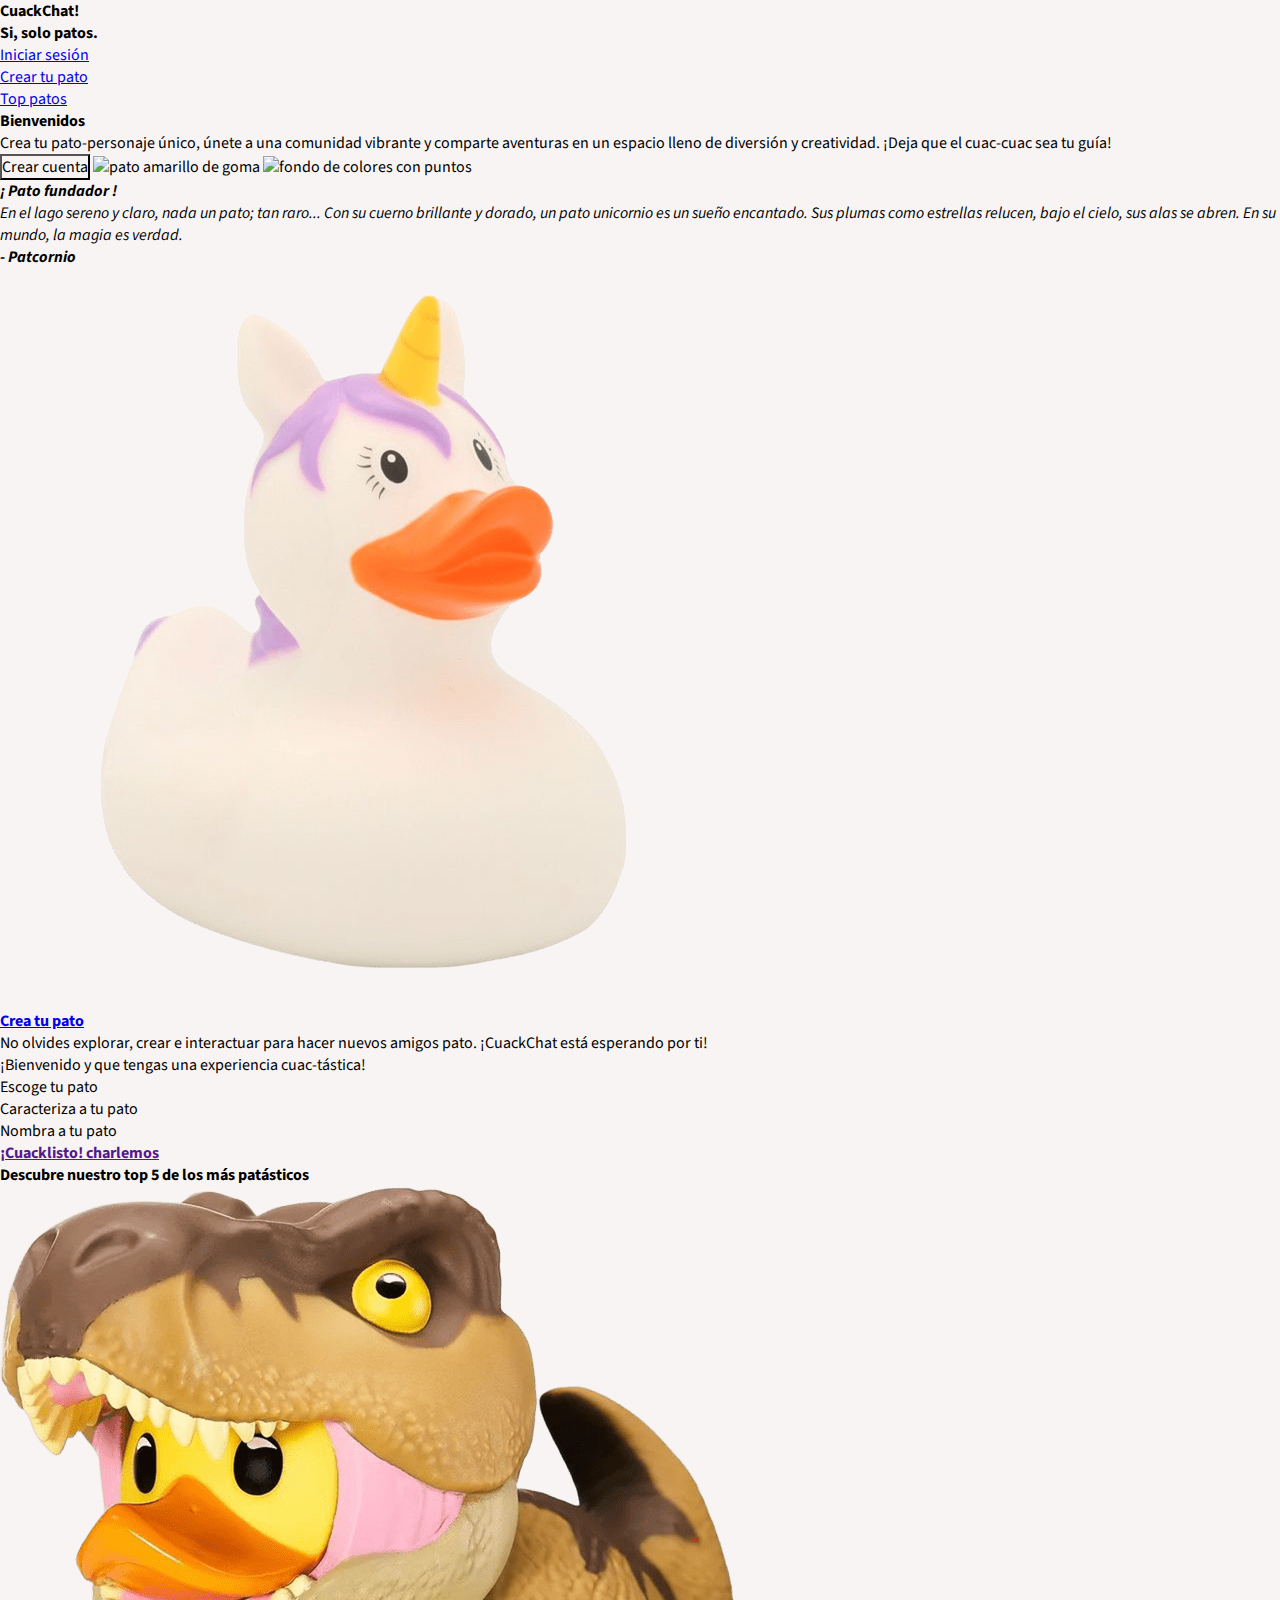
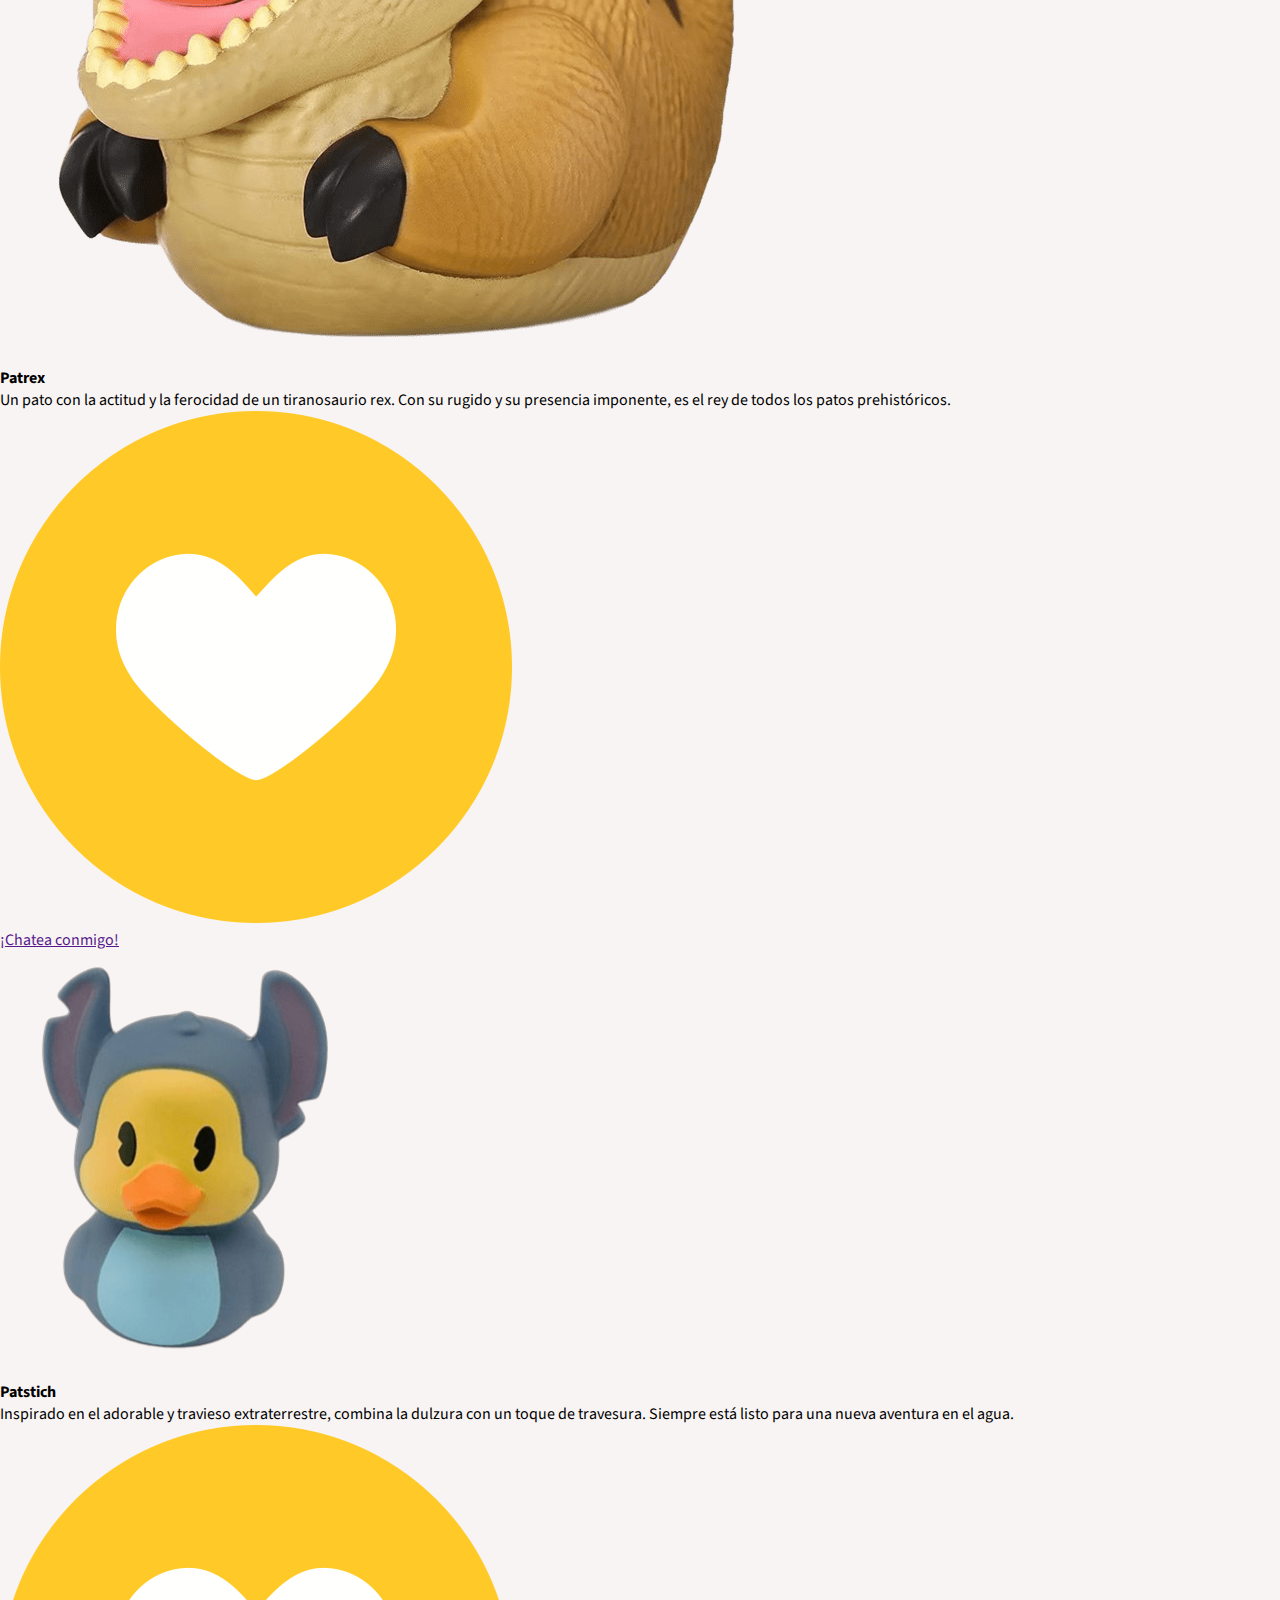
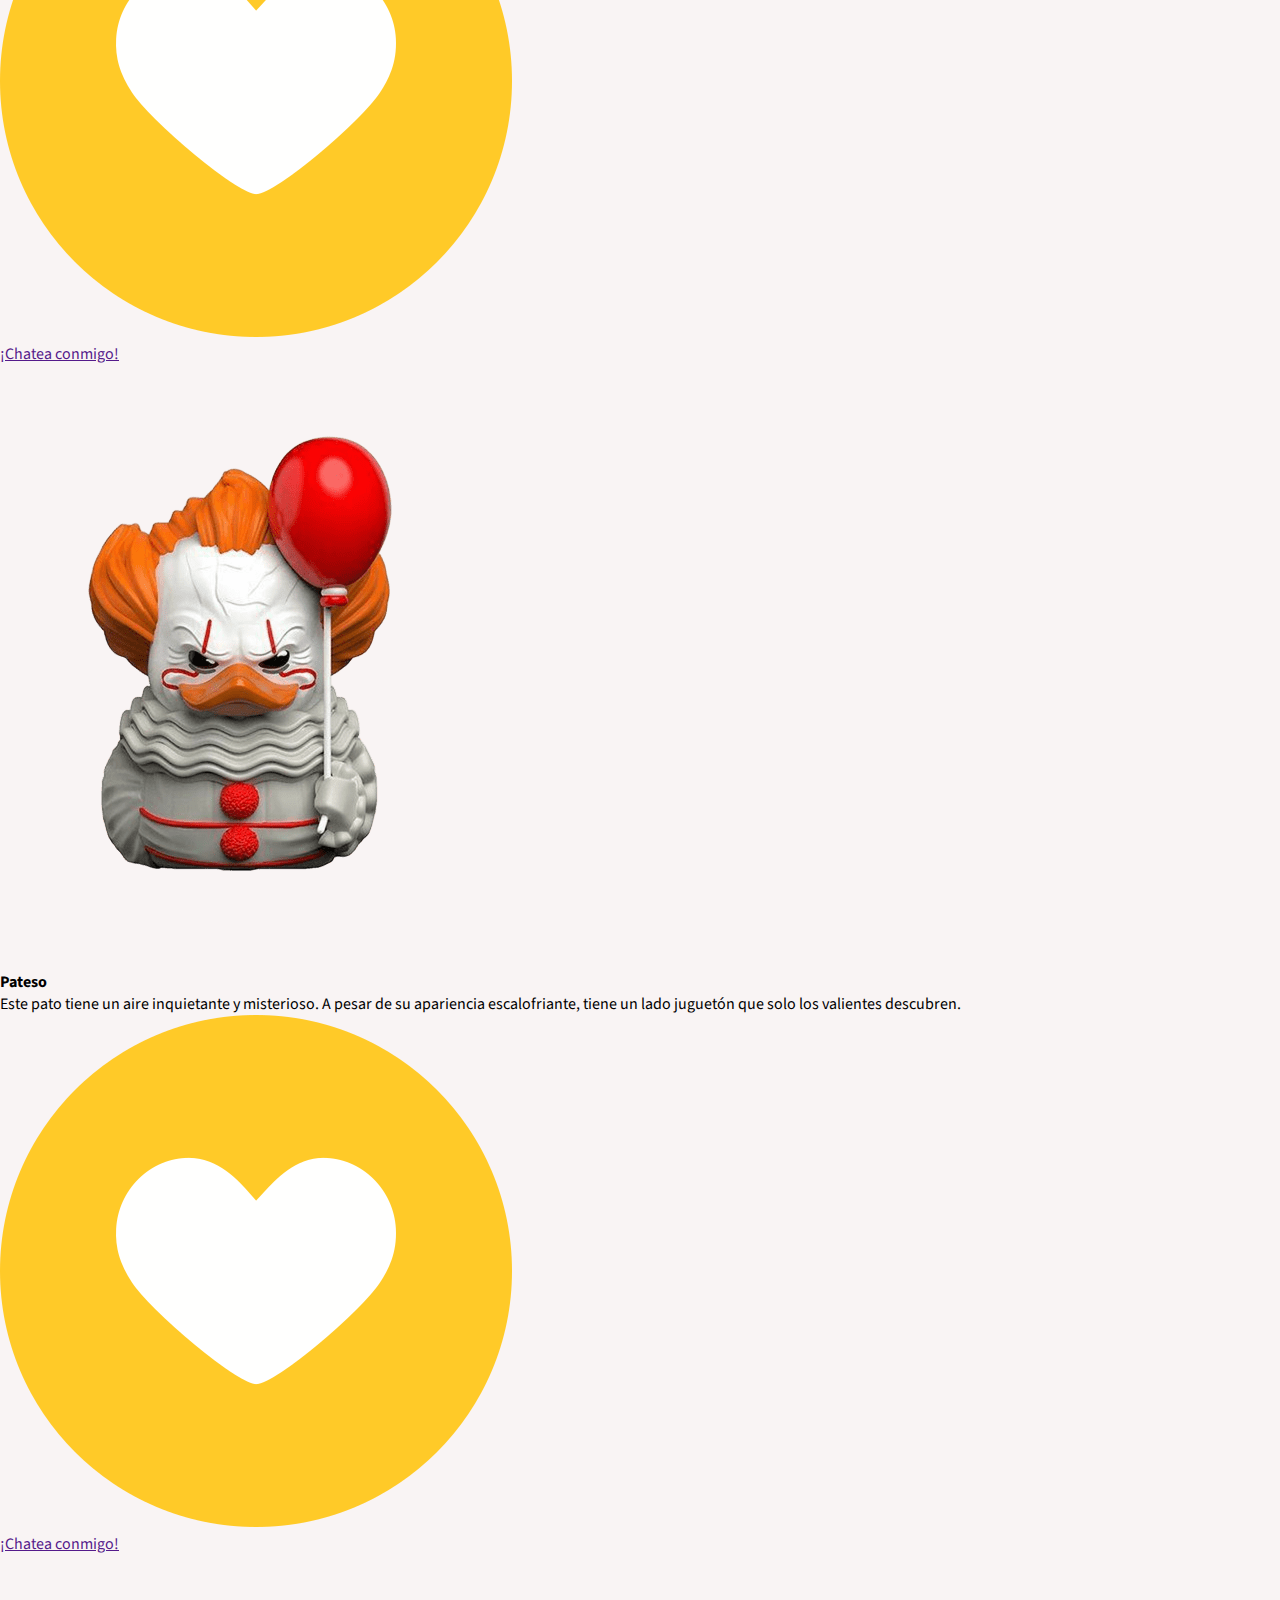
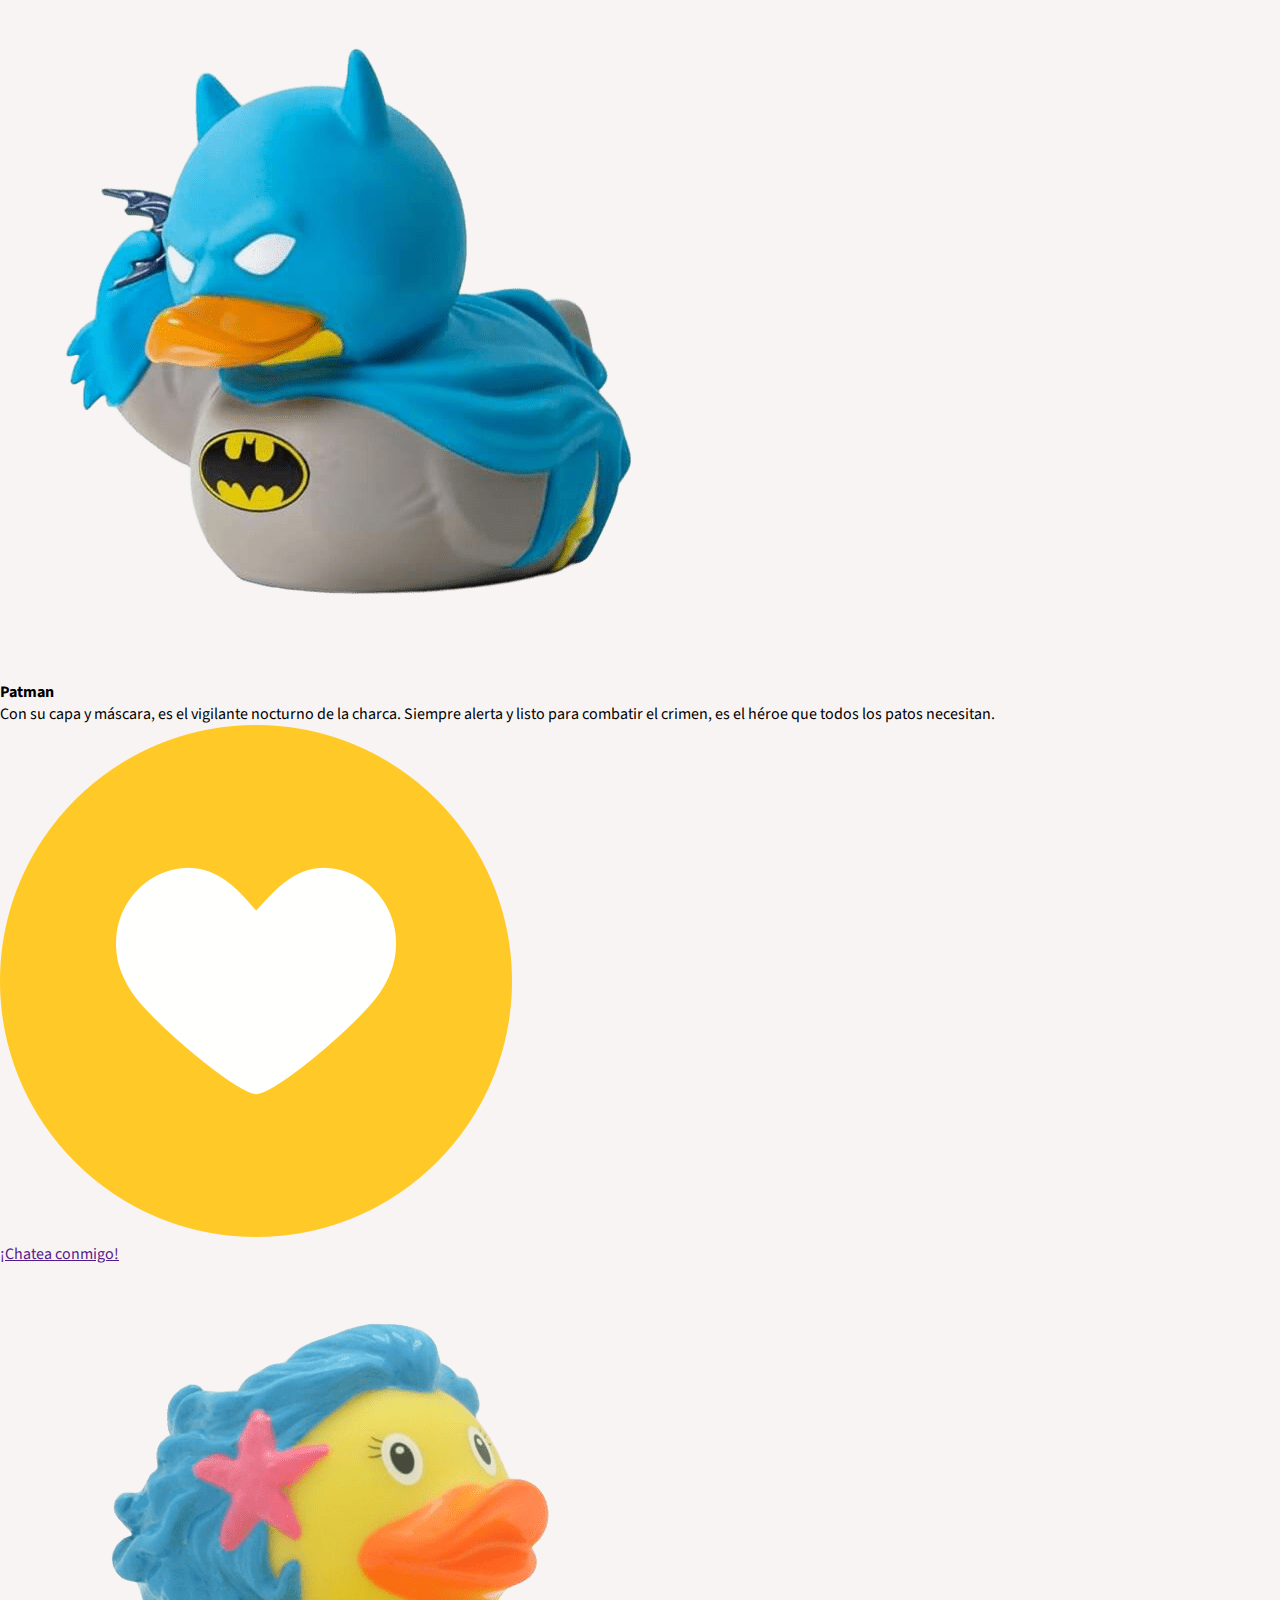
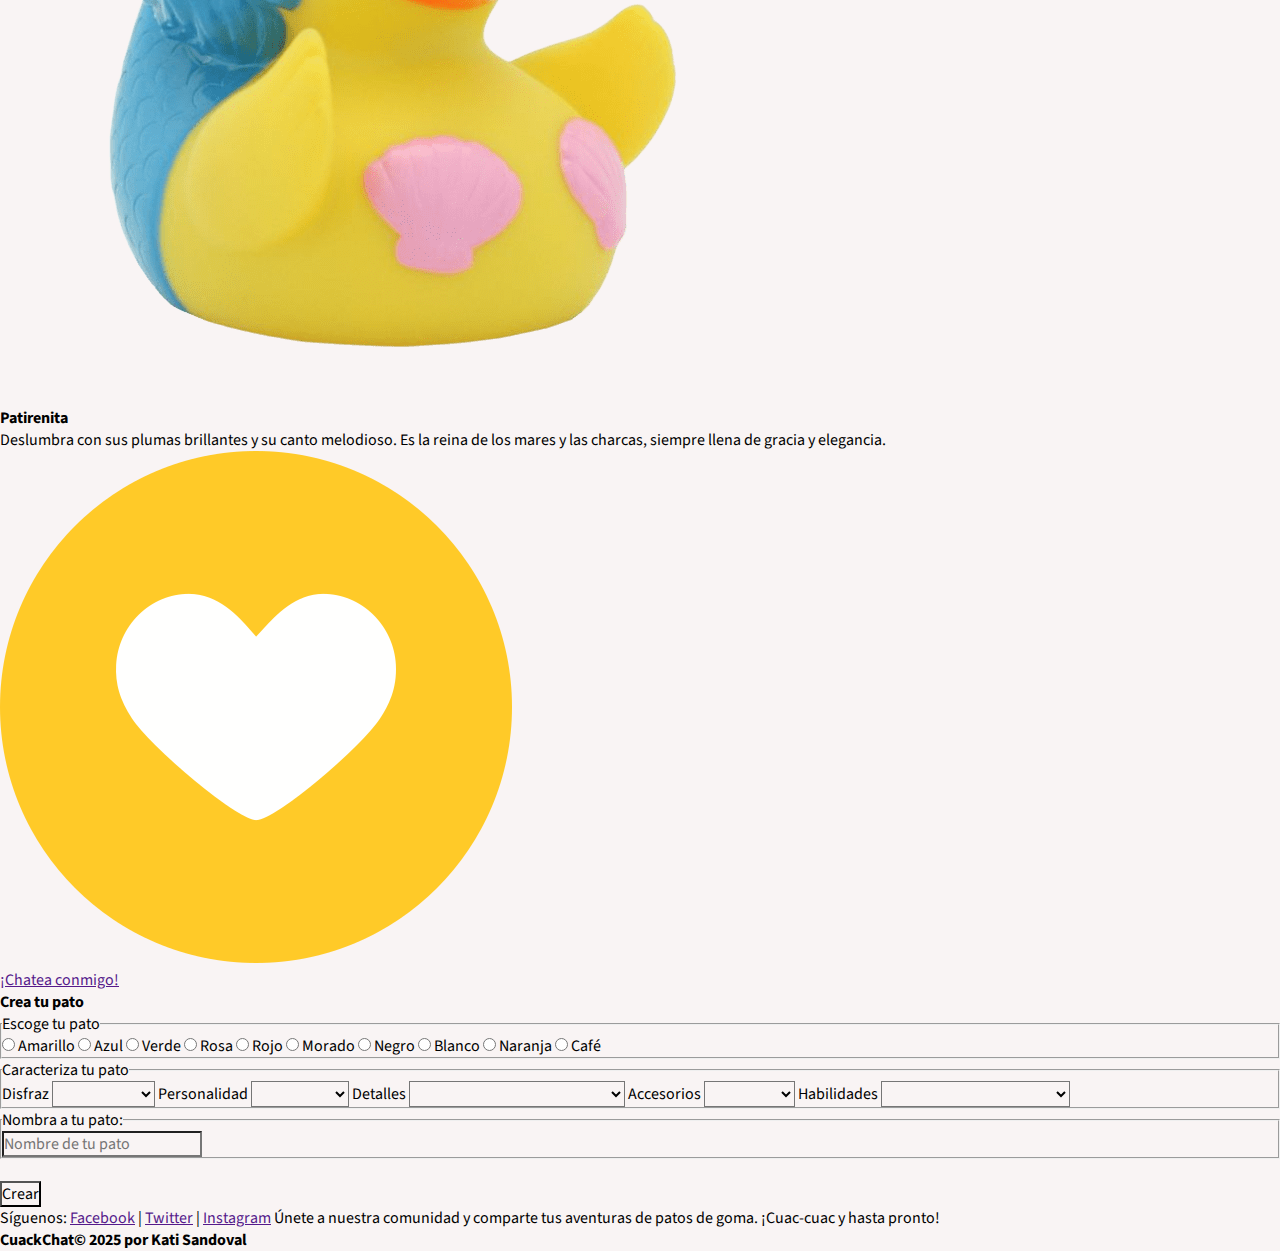
==== commit cd04812d: "Revert "changes in html and css structure"" ====
--- a/index.html
+++ b/index.html
@@ -4,7 +4,7 @@
 <head>
     <meta charset="UTF-8">
     <meta name="viewport" content="width=device-width, initial-scale=1.0">
-    <link rel="stylesheet" href="./index.css">
+    <link rel="stylesheet" href="./style.css">
     <link rel="preconnect" href="https://fonts.googleapis.com">
     <link rel="preconnect" href="https://fonts.gstatic.com" crossorigin>
     <link
@@ -14,43 +14,55 @@
 </head>
 
 <body>
-    <header class="header">
-        <div class="header__container">
-            <div class="header__container-title">
-                <h1 class="header__title">CuackChat!</h1>
-                <p class="header__paragraph-title"><strong>Si, solo patos...</strong></p>
-            </div>
-            <nav class="header__nav">
-                <ul class="header__ul">
-                    <li><a class="header__link" href="blank">Iniciar sesión</a></li>
-                    <li><a class="header__link" href="crea-pato.html">Crear tu pato</a></li>
-                    <li><a class="header__link" href="top.html">Top patos</a></li>
-                </ul>
-            </nav>
+    <header>
+        <div>
+            <h1>CuackChat!</h1>
+            <p><strong>Si, solo patos.</strong></p>
         </div>
-        <div class="header__container-welcome">
-            <h2 class="header__subtitle">Bienvenidos</h2>
-            <p class="header__paragraph">Crea tu pato-personaje único, únete a una
+        <nav>
+            <ul>
+                <li><a href="blank">Iniciar sesión</a></li>
+                <li><a href="crea-pato.html">Crear tu pato</a></li>
+                <li><a href="top.html">Top patos</a></li>
+            </ul>
+        </nav>
+        <div>
+            <h2>Bienvenidos</h2>
+            <p>Crea tu pato-personaje único, únete a una
                 comunidad vibrante y comparte aventuras en un
-                espacio lleno de diversión y creatividad. <br> ¡Deja que el
+                espacio lleno de diversión y creatividad. ¡Deja que el
                 cuac-cuac sea tu guía!</p>
-            <button type="menu" class="header__button"><a class="header__link-profile" href="">Crear cuenta</a></button>
         </div>
-        <img src="./Images/fondo.jpeg" alt="Lineas de colores verticales" class="header__background">
-        <img src="./Images/pato.png" alt="pato amarillo de goma" class="header__pato">
+        <button>Crear cuenta</button>
+        <img src="" alt="pato amarillo de goma">
+        <img src="" alt="fondo de colores con puntos">
     </header>
     <main>
-        <section class="about">
-            <cite class="about__container">
-                <h2 class="about__title">Pato fundador</h2>
-                <p class="about__paragraph">En el lago sereno y claro, nada un pato; tan raro... Con su cuerno
+        <section>
+            <cite>
+                <h2>¡ Pato fundador !</h2>
+                <p>En el lago sereno y claro, nada un pato; tan raro... Con su cuerno
                     brillante y dorado, un pato unicornio es un sueño encantado. Sus plumas como estrellas relucen,
                     bajo el cielo, sus alas se abren. En su
                     mundo, la
                     magia es verdad. </p>
                 <p><strong>- Patcornio</strong></p>
             </cite>
-            <img src="./Images/pato unicornio.png" alt="pato unicornio de goma" class="about__image">
+            <img src="./Images/pato unicornio.png" alt="pato unicornio de goma">
+        </section>
+        <section>
+            <h2><a href="crea-pato.html">Crea tu pato</a></h2>
+            <p>No olvides explorar, crear e interactuar para hacer nuevos amigos pato.
+                ¡CuackChat está esperando por ti!
+                <br>
+                ¡Bienvenido y que tengas una experiencia cuac-tástica!
+            </p>
+            <ol>
+                <li>Escoge tu pato</li>
+                <li>Caracteriza a tu pato</li>
+                <li>Nombra a tu pato</li>
+            </ol>
+            <h3><a href="">¡Cuacklisto! charlemos</a></h3>
         </section>
         <section>
             <h2>Descubre nuestro top 5 de los más patásticos</h2>
@@ -118,133 +130,132 @@
                 </div>
             </article>
         </section>
-        <section>
-            <header>
-                <h1>Crea tu pato</h1>
-            </header>
-            <form action="https://formsubmit.co/kalocesa95@hotmail.com" method="POST">
-                <fieldset>
-                    <legend>Escoge tu pato</legend>
-                    <label>
-                        <input type="radio" name="color" id="amarillo" required> Amarillo
-                    </label>
-                    <label>
-                        <input type="radio" name="color" id="azul" required> Azul
-                    </label>
-                    <label>
-                        <input type="radio" name="color" id="verde" required> Verde
-                    </label>
-                    <label>
-                        <input type="radio" name="color" id="rosa" required> Rosa
-                    </label>
-                    <label>
-                        <input type="radio" name="color" id="rojo" required> Rojo
-                    </label>
-                    <label>
-                        <input type="radio" name="color" id="morado" required> Morado
-                    </label>
-                    <label>
-                        <input type="radio" name="color" id="negro" required> Negro
-                    </label>
-                    <label>
-                        <input type="radio" name="color" id="blanco" required> Blanco
-                    </label>
-                    <label>
-                        <input type="radio" name="color" id="naranja" required> Naranja
-                    </label>
-                    <label>
-                        <input type="radio" name="color" id="cafe" required> Café
-                    </label>
-                </fieldset>
-                <fieldset>
-                    <legend>Caracteriza tu pato</legend>
-                    <label> Disfraz
-                        <select name="characterize" required>
-                            <option value=""></option>
-                            <option value="pirate">Pirata</option>
-                            <option value="superhero">Superhéroe</option>
-                            <option value="cowboy">Vaquero</option>
-                            <option value="astronaut">Astronauta</option>
-                            <option value="chef">Chef</option>
-                            <option value="wizard">Mago</option>
-                            <option value="detective">Detective</option>
-                            <option value="athlete">Deportista</option>
-                            <option value="artist">Artista</option>
-                            <option value="adventurer">Aventurero</option>
-                        </select>
-                    </label>
-                    <label>Personalidad
-                        <select name="characterize" required>
-                            <option value=""></option>
-                            <option value="brave">Valiente</option>
-                            <option value="intelligent">Inteligente</option>
-                            <option value="funny">Gracioso</option>
-                            <option value="adventurous">Aventurero</option>
-                            <option value="shy">Tímido</option>
-                            <option value="curious">Curioso</option>
-                            <option value="friendly">Amigable</option>
-                            <option value="cheerful">Risueño</option>
-                            <option value="grumpy">Enojón</option>
-                            <option value="loyal">Leal</option>
-                        </select>
-                    </label>
-                    <label>Detalles
-                        <select name="characterize" required>
-                            <option value=""></option>
-                            <option value="scar">Cicatriz en el ala</option>
-                            <option value="tattoo">Tatuaje en la pata</option>
-                            <option value="tic">Tic nervioso con el ojo</option>
-                            <option value="laugh">Risa peculiar</option>
-                            <option value="feathers">Plumas de un color diferente</option>
-                            <option value="upright_feather">Una pluma feliz</option>
-                            <option value="patch">Un parche en el ojo</option>
-                            <option value="narcolepsy">Narcolepsia</option>
-                            <option value="jokes">Contar malos chistes</option>
-                            <option value="magic">Magia</option>
-                        </select>
-                    </label>
-                    <label>Accesorios
-                        <select name="characterize" required>
-                            <option value=""></option>
-                            <option value="hat">Sombrero</option>
-                            <option value="cape">Capa</option>
-                            <option value="boots">Botas</option>
-                            <option value="wand">Varita</option>
-                            <option value="glasses">Lentes</option>
-                            <option value="magnifying_glass">Lupa</option>
-                            <option value="knife">Cuchillo</option>
-                            <option value="brushes">Pinceles</option>
-                            <option value="backpack">Mochila</option>
-                            <option value="food">Comida</option>
-                        </select>
-                    </label>
-                    <label>Habilidades
-                        <select name="characterize" required>
-                            <option value=""></option>
-                            <option value="telekinesis">Telequinesis</option>
-                            <option value="invisibility">Invisibilidad</option>
-                            <option value="fire_control">Controlar fuego</option>
-                            <option value="healing">Sanación</option>
-                            <option value="super_strength">Superfuerza</option>
-                            <option value="flight">Vuelo</option>
-                            <option value="time_manipulation">Manipulación del tiempo</option>
-                            <option value="mind_reading">Lectura de mentes</option>
-                            <option value="water_control">Controlar agua</option>
-                            <option value="shape_shifting">Cambiar de forma</option>
-                        </select>
-                    </label>
-                </fieldset>
-                <fieldset>
-                    <legend>Nombra a tu pato:</legend>
-                    <label>
-                        <input name="name" type="text" placeholder="Nombre de tu pato" minlength="4" maxlength="30"
-                            required>
-                    </label>
-                </fieldset>
-                <br>
-                <button type="submit">Crear</button>
-            </form>
-        </section>
+    </main>
+    <header>
+        <h1>Crea tu pato</h1>
+    </header>
+    <form action="https://formsubmit.co/kalocesa95@hotmail.com" method="POST">
+        <fieldset>
+            <legend>Escoge tu pato</legend>
+            <label>
+                <input type="radio" name="color" id="amarillo" required> Amarillo
+            </label>
+            <label>
+                <input type="radio" name="color" id="azul" required> Azul
+            </label>
+            <label>
+                <input type="radio" name="color" id="verde" required> Verde
+            </label>
+            <label>
+                <input type="radio" name="color" id="rosa" required> Rosa
+            </label>
+            <label>
+                <input type="radio" name="color" id="rojo" required> Rojo
+            </label>
+            <label>
+                <input type="radio" name="color" id="morado" required> Morado
+            </label>
+            <label>
+                <input type="radio" name="color" id="negro" required> Negro
+            </label>
+            <label>
+                <input type="radio" name="color" id="blanco" required> Blanco
+            </label>
+            <label>
+                <input type="radio" name="color" id="naranja" required> Naranja
+            </label>
+            <label>
+                <input type="radio" name="color" id="cafe" required> Café
+            </label>
+        </fieldset>
+        <fieldset>
+            <legend>Caracteriza tu pato</legend>
+            <label> Disfraz
+                <select name="characterize" required>
+                    <option value=""></option>
+                    <option value="pirate">Pirata</option>
+                    <option value="superhero">Superhéroe</option>
+                    <option value="cowboy">Vaquero</option>
+                    <option value="astronaut">Astronauta</option>
+                    <option value="chef">Chef</option>
+                    <option value="wizard">Mago</option>
+                    <option value="detective">Detective</option>
+                    <option value="athlete">Deportista</option>
+                    <option value="artist">Artista</option>
+                    <option value="adventurer">Aventurero</option>
+                </select>
+            </label>
+            <label>Personalidad
+                <select name="characterize" required>
+                    <option value=""></option>
+                    <option value="brave">Valiente</option>
+                    <option value="intelligent">Inteligente</option>
+                    <option value="funny">Gracioso</option>
+                    <option value="adventurous">Aventurero</option>
+                    <option value="shy">Tímido</option>
+                    <option value="curious">Curioso</option>
+                    <option value="friendly">Amigable</option>
+                    <option value="cheerful">Risueño</option>
+                    <option value="grumpy">Enojón</option>
+                    <option value="loyal">Leal</option>
+                </select>
+            </label>
+            <label>Detalles
+                <select name="characterize" required>
+                    <option value=""></option>
+                    <option value="scar">Cicatriz en el ala</option>
+                    <option value="tattoo">Tatuaje en la pata</option>
+                    <option value="tic">Tic nervioso con el ojo</option>
+                    <option value="laugh">Risa peculiar</option>
+                    <option value="feathers">Plumas de un color diferente</option>
+                    <option value="upright_feather">Una pluma feliz</option>
+                    <option value="patch">Un parche en el ojo</option>
+                    <option value="narcolepsy">Narcolepsia</option>
+                    <option value="jokes">Contar malos chistes</option>
+                    <option value="magic">Magia</option>
+                </select>
+            </label>
+            <label>Accesorios
+                <select name="characterize" required>
+                    <option value=""></option>
+                    <option value="hat">Sombrero</option>
+                    <option value="cape">Capa</option>
+                    <option value="boots">Botas</option>
+                    <option value="wand">Varita</option>
+                    <option value="glasses">Lentes</option>
+                    <option value="magnifying_glass">Lupa</option>
+                    <option value="knife">Cuchillo</option>
+                    <option value="brushes">Pinceles</option>
+                    <option value="backpack">Mochila</option>
+                    <option value="food">Comida</option>
+                </select>
+            </label>
+            <label>Habilidades
+                <select name="characterize" required>
+                    <option value=""></option>
+                    <option value="telekinesis">Telequinesis</option>
+                    <option value="invisibility">Invisibilidad</option>
+                    <option value="fire_control">Controlar fuego</option>
+                    <option value="healing">Sanación</option>
+                    <option value="super_strength">Superfuerza</option>
+                    <option value="flight">Vuelo</option>
+                    <option value="time_manipulation">Manipulación del tiempo</option>
+                    <option value="mind_reading">Lectura de mentes</option>
+                    <option value="water_control">Controlar agua</option>
+                    <option value="shape_shifting">Cambiar de forma</option>
+                </select>
+            </label>
+        </fieldset>
+        <fieldset>
+            <legend>Nombra a tu pato:</legend>
+            <label>
+                <input name="name" type="text" placeholder="Nombre de tu pato" minlength="4" maxlength="30" required>
+            </label>
+        </fieldset>
+        <br>
+        <button type="submit">Crear</button>
+    </form>
+    </section>
     </main>
     <footer class="footer">
         <p>Síguenos: <a href="">Facebook</a> | <a href="">Twitter</a> | <a href="">Instagram</a> Únete a nuestra
--- a/style.css
+++ b/style.css
@@ -0,0 +1,17 @@
+* {
+  font-size: 16px;
+  margin: 0;
+  padding: 0;
+  background-color: var(--background_page);
+  font-family: var(--font_text);
+}
+
+:root {
+  --title: #d1d136;
+  --subtitle: #ff8fa6;
+  --hover: #aca22e;
+  --background_page: #f9f4f4;
+  --font_title: "Gorditas", serif;
+  --font_subtitle: "Averia Sans Libre", serif;
+  --font_text: "Source Sans 3", serif;
+}
